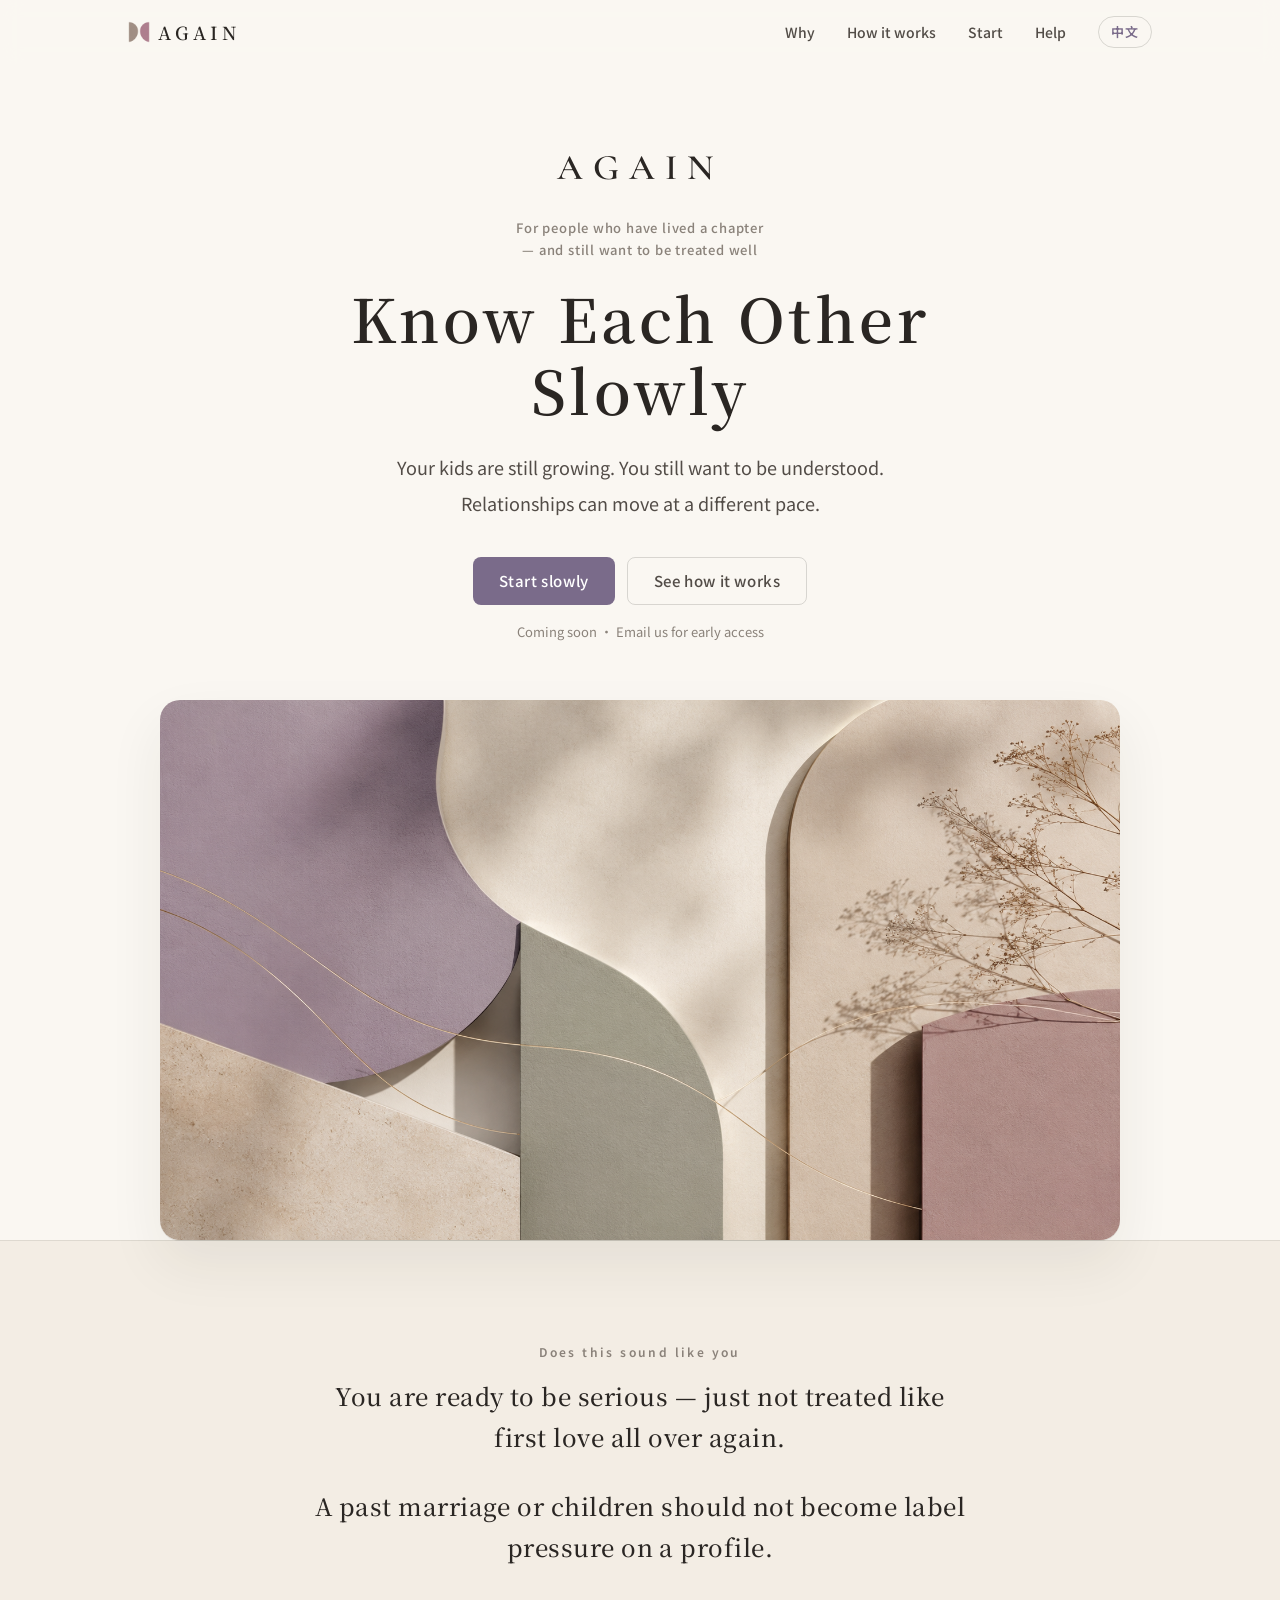
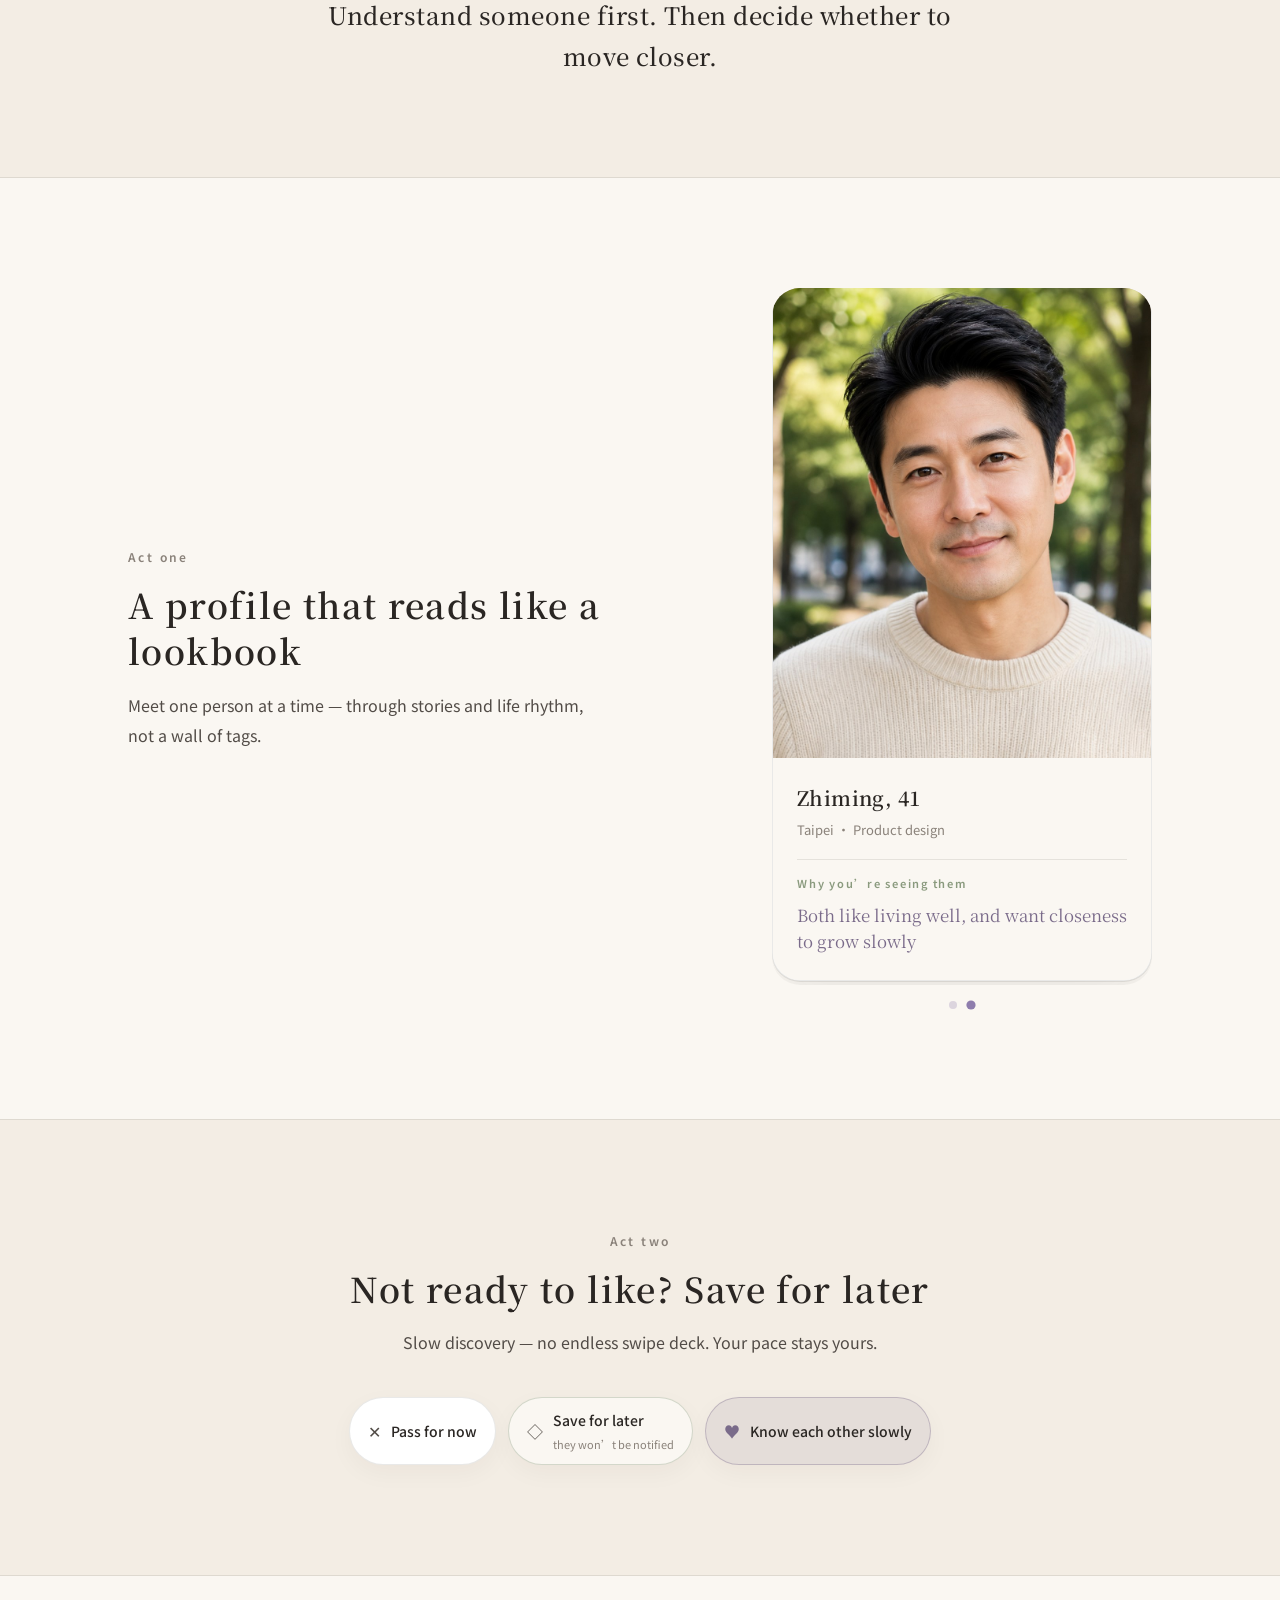
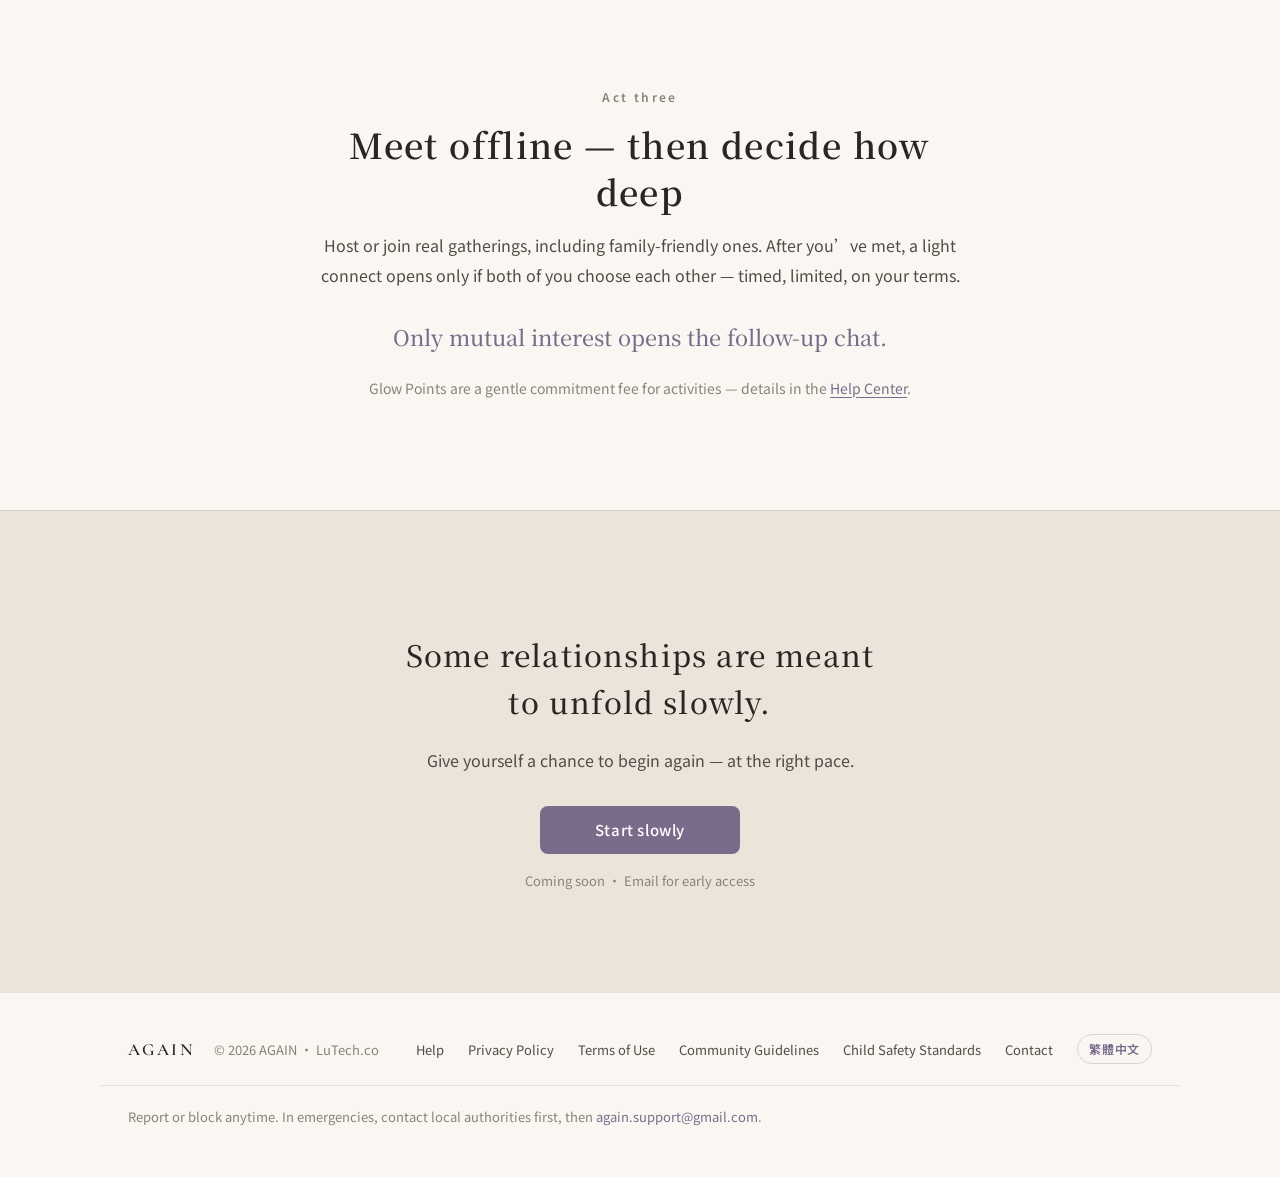
==== en/index.html @ 1e087ed9 "docs: align English legal and help pages with Chinese Add EN community and child-safety; rewrite EN " ====
<!DOCTYPE html>
<html lang="en">
<head>
  <meta charset="utf-8" />
  <meta name="viewport" content="width=device-width, initial-scale=1" />
  <meta name="description" content="AGAIN — For people who have lived a chapter, and still want to be treated well. Know each other slowly: lookbooks, save for later, meet offline before going deeper." />
  <title>AGAIN — Know Each Other Slowly</title>
  <link rel="icon" href="../favicon.png?v=20260812b" type="image/png" sizes="32x32" />
  <link rel="icon" href="../assets/favicon-192.png?v=20260812b" type="image/png" sizes="192x192" />
  <link rel="apple-touch-icon" href="../assets/apple-touch-icon.png?v=20260812b" sizes="180x180" />
  <link rel="alternate" hreflang="zh-Hant" href="../index.html" />
  <link rel="preconnect" href="https://fonts.googleapis.com" />
  <link rel="preconnect" href="https://fonts.gstatic.com" crossorigin />
  <link href="https://fonts.googleapis.com/css2?family=Cormorant+Garamond:wght@500;600;700&family=Noto+Sans+TC:wght@400;500;600&family=Noto+Serif+TC:wght@500;600&display=swap" rel="stylesheet" />
  <link rel="stylesheet" href="../styles.css?v=20260812header" />
</head>
<body class="landing">

  <header class="header" id="site-header">
    <div class="wrap header__inner">
      <a class="header__logo" href="#top">
        <img class="header__mark" src="../assets/again-mark.png" alt="" width="22" height="22" decoding="async" />
        <span class="header__wordmark">AGAIN</span>
      </a>
      <button class="header__menu-btn" type="button" aria-expanded="false" aria-controls="site-nav" aria-label="Open menu">
        <span></span><span></span>
      </button>
      <nav class="header__nav" id="site-nav" aria-label="Main navigation">
        <a href="#resonate">Why</a>
        <a href="#how">How it works</a>
        <a href="#start">Start</a>
        <a href="help.html">Help</a>
        <a class="lang-switch" href="../index.html" hreflang="zh-Hant">中文</a>
      </nav>
    </div>
  </header>

  <main id="top">

    <section class="hero">
      <div class="wrap hero__inner">
        <div class="hero__copy">
          <p class="hero__brand" aria-label="AGAIN">AGAIN</p>
          <p class="hero__kicker">For people who have lived a chapter — and still want to be treated well</p>
          <h1 class="hero__title">Know Each Other Slowly</h1>
          <p class="hero__lead">Your kids are still growing. You still want to be understood.<br />Relationships can move at a different pace.</p>
          <div class="hero__actions">
            <a
              class="btn btn--fill"
              href="mailto:again.support@gmail.com?subject=AGAIN%20early%20access"
            >Start slowly</a>
            <a class="btn btn--ghost" href="#how">See how it works</a>
          </div>
          <p class="hero__cta-note">Coming soon · Email us for early access</p>
        </div>
        <figure class="hero__visual">
          <img
            src="../assets/again-hero-visual.png"
            alt="AGAIN brand visual"
            width="1672"
            height="941"
            loading="eager"
            decoding="async"
          />
        </figure>
      </div>
    </section>

    <section class="resonate" id="resonate">
      <div class="wrap resonate__inner reveal">
        <p class="eyebrow">Does this sound like you</p>
        <ul class="resonate__list">
          <li>You are ready to be serious — just not treated like first love all over again.</li>
          <li>A past marriage or children should not become label pressure on a profile.</li>
          <li>Understand someone first. Then decide whether to move closer.</li>
        </ul>
      </div>
    </section>

    <section class="act" id="how">
      <div class="wrap act__grid reveal">
        <div class="act__copy">
          <p class="eyebrow">Act one</p>
          <h2 class="act__title">A profile that reads like a lookbook</h2>
          <p class="act__lead">Meet one person at a time — through stories and life rhythm, not a wall of tags.</p>
        </div>
        <aside class="lookbook-preview" data-lookbook-carousel aria-label="Lookbook preview">
          <div class="lookbook-preview__stage">
            <div class="lookbook-preview__frame is-active" data-slide="0">
              <div class="lookbook-preview__photo" aria-hidden="true">
                <img src="../assets/yating-38-frontal.jpg" alt="" width="960" height="1440" decoding="async" />
              </div>
              <div class="lookbook-preview__body">
                <p class="lookbook-preview__name">Yating, 38</p>
                <p class="lookbook-preview__meta">Taipei · Da’an</p>
                <div class="lookbook-preview__reason">
                  <p class="lookbook-preview__reason-label">Why you’re seeing them</p>
                  <p class="lookbook-preview__reason-text">Both willing to let the relationship move at the kids’ pace</p>
                </div>
              </div>
            </div>
            <div class="lookbook-preview__frame" data-slide="1" aria-hidden="true">
              <div class="lookbook-preview__photo lookbook-preview__photo--zhiming" aria-hidden="true">
                <img src="../assets/zhiming-41-frontal.jpg" alt="" width="960" height="1440" decoding="async" />
              </div>
              <div class="lookbook-preview__body">
                <p class="lookbook-preview__name">Zhiming, 41</p>
                <p class="lookbook-preview__meta">Taipei · Product design</p>
                <div class="lookbook-preview__reason">
                  <p class="lookbook-preview__reason-label">Why you’re seeing them</p>
                  <p class="lookbook-preview__reason-text">Both like living well, and want closeness to grow slowly</p>
                </div>
              </div>
            </div>
          </div>
          <div class="lookbook-preview__dots" role="tablist" aria-label="Switch sample profiles">
            <button type="button" class="lookbook-preview__dot is-active" role="tab" aria-selected="true" aria-label="Yating" data-slide="0"></button>
            <button type="button" class="lookbook-preview__dot" role="tab" aria-selected="false" aria-label="Zhiming" data-slide="1"></button>
          </div>
        </aside>
      </div>
    </section>

    <section class="act act--alt">
      <div class="wrap act__stack reveal">
        <p class="eyebrow">Act two</p>
        <h2 class="act__title">Not ready to like? Save for later</h2>
        <p class="act__lead">Slow discovery — no endless swipe deck. Your pace stays yours.</p>
        <ul class="pace-row">
          <li class="pace-chip">
            <span class="pace-chip__mark" aria-hidden="true">✕</span>
            <span class="pace-chip__label">Pass for now</span>
          </li>
          <li class="pace-chip pace-chip--soft">
            <span class="pace-chip__mark" aria-hidden="true">◇</span>
            <span class="pace-chip__label">Save for later<span class="pace-chip__hint">they won’t be notified</span></span>
          </li>
          <li class="pace-chip pace-chip--heart">
            <span class="pace-chip__mark" aria-hidden="true">♥</span>
            <span class="pace-chip__label">Know each other slowly</span>
          </li>
        </ul>
      </div>
    </section>

    <section class="act">
      <div class="wrap act__narrow reveal">
        <p class="eyebrow">Act three</p>
        <h2 class="act__title">Meet offline — then decide how deep</h2>
        <p class="act__lead">Host or join real gatherings, including family-friendly ones. After you’ve met, a light connect opens only if both of you choose each other — timed, limited, on your terms.</p>
        <p class="act__highlight">Only mutual interest opens the follow-up chat.</p>
        <p class="act__aside">Glow Points are a gentle commitment fee for activities — details in the <a href="help.html">Help Center</a>.</p>
      </div>
    </section>

    <section class="close-cta" id="start">
      <div class="wrap close-cta__inner reveal">
        <blockquote>
          <p>Some relationships are meant to unfold slowly.</p>
        </blockquote>
        <p class="close-cta__lead">Give yourself a chance to begin again — at the right pace.</p>
        <a
          class="btn btn--fill"
          href="mailto:again.support@gmail.com?subject=AGAIN%20early%20access"
        >Start slowly</a>
        <p class="hero__cta-note">Coming soon · Email for early access</p>
      </div>
    </section>

  </main>

  <footer class="footer">
    <div class="wrap footer__inner">
      <div class="footer__brand">
        <span class="footer__logo">AGAIN</span>
        <span class="footer__copy">© 2026 AGAIN · LuTech.co</span>
      </div>
      <nav class="footer__nav" aria-label="Footer links">
        <a href="help.html">Help</a>
        <a href="privacy.html">Privacy Policy</a>
        <a href="terms.html">Terms of Use</a>
        <a href="community.html">Community Guidelines</a>
        <a href="child-safety.html">Child Safety Standards</a>
        <a href="mailto:again.support@gmail.com">Contact</a>
        <a class="lang-switch" href="../index.html" hreflang="zh-Hant">繁體中文</a>
      </nav>
    </div>
    <div class="wrap footer__safety">
      <p>Report or block anytime. In emergencies, contact local authorities first, then <a href="mailto:again.support@gmail.com">again.support@gmail.com</a>.</p>
    </div>
  </footer>

  <script src="../script.js?v=20260805c"></script>
</body>
</html>
---- styles.css ----
/* AGAIN — Landing + Legal */

:root {
  --paper: #FAF7F2;
  --paper-warm: #F3EDE4;
  --paper-deep: #EBE4DA;
  --ink: #2A2623;
  --ink-soft: #524C47;
  --ink-muted: #8A827A;
  --accent: #7A6B8A;
  --accent-hover: #655876;
  --sage: #8A9A7E;
  --line: rgba(42, 38, 35, 0.1);
  --line-strong: rgba(42, 38, 35, 0.16);
  --wrap: 1080px;
  --text-wrap: 640px;
  --header-h: 64px;
  --ease: 0.22s ease;
  --font-logo: "Cormorant Garamond", Baskerville, "Libre Baskerville", Georgia, "Times New Roman", serif;
}

*, *::before, *::after { box-sizing: border-box; }

html {
  scroll-behavior: smooth;
  -webkit-text-size-adjust: 100%;
}

body {
  margin: 0;
  font-family: "Noto Sans TC", -apple-system, BlinkMacSystemFont, "PingFang TC", sans-serif;
  font-size: 16px;
  line-height: 1.75;
  color: var(--ink);
  background: var(--paper);
  -webkit-font-smoothing: antialiased;
}

img {
  display: block;
  max-width: 100%;
  height: auto;
}

a {
  color: var(--accent);
  text-decoration: none;
  transition: color var(--ease);
}

a:hover { color: var(--ink); }

.wrap {
  width: 100%;
  max-width: var(--wrap);
  margin: 0 auto;
  padding: 0 28px;
}

.sr-only {
  position: absolute;
  width: 1px;
  height: 1px;
  padding: 0;
  margin: -1px;
  overflow: hidden;
  clip: rect(0, 0, 0, 0);
  white-space: nowrap;
  border: 0;
}

/* Typography */

.eyebrow {
  margin: 0 0 14px;
  font-size: 12px;
  font-weight: 600;
  letter-spacing: 0.2em;
  color: var(--ink-muted);
}

/* Buttons */

.btn {
  display: inline-flex;
  align-items: center;
  justify-content: center;
  min-height: 48px;
  padding: 0 26px;
  border-radius: 8px;
  font-family: inherit;
  font-size: 15px;
  font-weight: 500;
  letter-spacing: 0.04em;
  border: none;
  cursor: pointer;
  text-decoration: none !important;
  transition: background var(--ease), color var(--ease), border-color var(--ease);
}

.btn--fill {
  background: var(--accent);
  color: #fff;
}

.btn--fill:hover {
  background: var(--accent-hover);
  color: #fff;
}

.btn--ghost {
  background: transparent;
  color: var(--ink-soft);
  border: 1px solid var(--line-strong);
}

.btn--ghost:hover {
  color: var(--ink);
  border-color: var(--ink-muted);
}

/* ============================================================
   Header
   ============================================================ */

.header {
  position: fixed;
  inset: 0 0 auto;
  z-index: 100;
  height: var(--header-h);
  background: rgba(250, 247, 242, 0.88);
  backdrop-filter: blur(10px);
  -webkit-backdrop-filter: blur(10px);
  border-bottom: 1px solid transparent;
  transition: border-color var(--ease), box-shadow var(--ease);
}

.header.is-scrolled {
  border-color: var(--line);
  box-shadow: 0 1px 0 var(--line);
}

.header__inner {
  display: flex;
  align-items: center;
  justify-content: space-between;
  height: 100%;
}

.header__logo {
  display: inline-flex;
  align-items: center;
  gap: 8px;
  font-family: "Noto Serif TC", Georgia, serif;
  font-size: 18px;
  font-weight: 600;
  letter-spacing: 0.22em;
  color: var(--ink) !important;
}

.header__mark {
  width: 22px;
  height: 22px;
  display: block;
  flex-shrink: 0;
}

.header__wordmark {
  line-height: 1;
}

.header__nav {
  display: flex;
  align-items: center;
  gap: 32px;
}

.header__nav a {
  display: inline-flex;
  align-items: center;
  justify-content: center;
  min-height: 32px;
  font-size: 14px;
  font-weight: 500;
  line-height: 1;
  color: var(--ink-soft);
}

.header__nav a:hover { color: var(--ink); }

.lang-switch {
  display: inline-flex;
  align-items: center;
  justify-content: center;
  min-height: 32px;
  padding: 0 12px;
  font-size: 13px !important;
  font-weight: 600 !important;
  line-height: 1 !important;
  letter-spacing: 0.06em;
  color: var(--accent) !important;
  border: 1px solid var(--line-strong);
  border-radius: 999px;
  box-sizing: border-box;
}

.lang-switch:hover {
  color: var(--ink) !important;
  border-color: var(--ink-muted);
}

.header__menu-btn {
  display: none;
  flex-direction: column;
  justify-content: center;
  gap: 6px;
  width: 44px;
  height: 44px;
  padding: 0;
  background: none;
  border: none;
  cursor: pointer;
}

.header__menu-btn span {
  display: block;
  width: 20px;
  height: 1.5px;
  background: var(--ink);
  transition: transform var(--ease);
}

.header__menu-btn[aria-expanded="true"] span:first-child {
  transform: translateY(3.75px) rotate(45deg);
}

.header__menu-btn[aria-expanded="true"] span:last-child {
  transform: translateY(-3.75px) rotate(-45deg);
}

/* ============================================================
   Hero — editorial stack
   ============================================================ */

.hero {
  padding: calc(var(--header-h) + 72px) 0 0;
}

.hero__inner {
  display: flex;
  flex-direction: column;
  align-items: center;
  text-align: center;
}

.hero__copy {
  max-width: var(--text-wrap);
  margin-bottom: 56px;
}

.hero__brand {
  margin: 0 0 18px;
  font-family: var(--font-logo);
  font-size: clamp(1.75rem, 5vw, 2.25rem);
  font-weight: 600;
  letter-spacing: 0.28em;
  color: var(--ink);
}

.hero__kicker {
  margin: 0 0 20px;
  font-size: 13px;
  font-weight: 500;
  letter-spacing: 0.06em;
  line-height: 1.7;
  color: var(--ink-muted);
  max-width: 36ch;
  margin-left: auto;
  margin-right: auto;
}

.hero__cta-note {
  margin: 16px 0 0;
  font-size: 13px;
  color: var(--ink-muted);
}

.hero__title {
  margin: 0 0 24px;
  font-family: "Noto Serif TC", Georgia, serif;
  font-size: clamp(2.5rem, 7.5vw, 3.75rem);
  font-weight: 600;
  line-height: 1.2;
  letter-spacing: 0.06em;
  color: var(--ink);
}

.hero__lead {
  margin: 0 0 36px;
  font-size: clamp(1rem, 2.5vw, 1.125rem);
  line-height: 2;
  color: var(--ink-soft);
}

.hero__actions {
  display: flex;
  flex-wrap: wrap;
  gap: 12px;
  justify-content: center;
}

.hero__visual {
  width: 100%;
  max-width: 960px;
  margin: 0;
  border-radius: 20px;
  overflow: hidden;
  box-shadow:
    0 1px 0 var(--line),
    0 24px 56px rgba(42, 38, 35, 0.07);
}

.hero__visual img {
  width: 100%;
  vertical-align: middle;
}

/* ============================================================
   Manifesto
   ============================================================ */

.manifesto {
  padding: 120px 0;
  background: var(--paper-warm);
  border-top: 1px solid var(--line);
  border-bottom: 1px solid var(--line);
}

.manifesto__grid {
  display: grid;
  grid-template-columns: 0.9fr 1.1fr;
  gap: 48px 80px;
  align-items: start;
}

.manifesto__title {
  margin: 0;
  font-family: "Noto Serif TC", Georgia, serif;
  font-size: clamp(1.75rem, 4vw, 2.25rem);
  font-weight: 600;
  line-height: 1.35;
  letter-spacing: 0.04em;
}

.manifesto__body p {
  margin: 0 0 20px;
  font-size: 17px;
  line-height: 2;
  color: var(--ink-soft);
}

.manifesto__body p:last-child { margin-bottom: 0; }

/* ============================================================
   Pillars — numbered editorial list
   ============================================================ */

.pillars {
  padding: 120px 0;
}

.pillars__head {
  max-width: var(--text-wrap);
  margin-bottom: 56px;
}

.pillars__title {
  margin: 0;
  font-family: "Noto Serif TC", Georgia, serif;
  font-size: clamp(1.75rem, 4vw, 2.25rem);
  font-weight: 600;
  line-height: 1.35;
  letter-spacing: 0.04em;
}

.pillar-list {
  list-style: none;
  margin: 0;
  padding: 0;
  border-top: 1px solid var(--line-strong);
}

.pillar-item {
  display: grid;
  grid-template-columns: 56px 1fr;
  gap: 24px 32px;
  padding: 40px 0;
  border-bottom: 1px solid var(--line);
}

.pillar-item__num {
  font-family: "Noto Serif TC", Georgia, serif;
  font-size: 14px;
  font-weight: 600;
  letter-spacing: 0.08em;
  color: var(--sage);
  padding-top: 4px;
}

.pillar-item__content h3 {
  margin: 0 0 10px;
  font-family: "Noto Serif TC", Georgia, serif;
  font-size: 1.25rem;
  font-weight: 600;
  letter-spacing: 0.04em;
  color: var(--ink);
}

.pillar-item__content p {
  margin: 0;
  font-size: 15px;
  line-height: 1.85;
  color: var(--ink-soft);
  max-width: 52ch;
}

/* ============================================================
   Interlude quote
   ============================================================ */

.interlude {
  padding: 100px 0;
  background: var(--paper-deep);
}

.interlude--last {
  padding-bottom: 120px;
}

.interlude__inner {
  max-width: 720px;
  text-align: center;
}

.interlude blockquote {
  margin: 0;
  padding: 0;
  border: none;
}

.interlude blockquote p {
  margin: 0 0 8px;
  font-family: "Noto Serif TC", Georgia, serif;
  font-size: clamp(1.375rem, 3.5vw, 1.75rem);
  font-weight: 500;
  line-height: 1.75;
  letter-spacing: 0.04em;
  color: var(--ink);
}

.interlude blockquote p:last-child { margin-bottom: 0; }

/* ============================================================
   Notify / waitlist
   ============================================================ */

.notify {
  padding: 120px 0 140px;
}

.notify__card {
  max-width: 520px;
  margin: 0 auto;
  padding: 48px 40px;
  text-align: center;
  background: #fff;
  border: 1px solid var(--line);
  border-radius: 16px;
  box-shadow: 0 12px 40px rgba(42, 38, 35, 0.04);
}

.notify__title {
  margin: 0 0 12px;
  font-family: "Noto Serif TC", Georgia, serif;
  font-size: 1.5rem;
  font-weight: 600;
  letter-spacing: 0.04em;
}

.notify__lead {
  margin: 0 0 32px;
  font-size: 15px;
  color: var(--ink-soft);
  line-height: 1.75;
}

.notify__stores {
  display: flex;
  flex-wrap: wrap;
  gap: 10px;
  justify-content: center;
  margin-bottom: 28px;
}

.store-pill {
  display: inline-flex;
  align-items: center;
  min-height: 40px;
  padding: 0 18px;
  font-size: 13px;
  color: var(--ink-muted);
  background: var(--paper);
  border: 1px solid var(--line);
  border-radius: 6px;
}

.notify__form {
  display: flex;
  gap: 8px;
}

.notify__form input {
  flex: 1;
  min-width: 0;
  min-height: 48px;
  padding: 0 16px;
  font-family: inherit;
  font-size: 15px;
  color: var(--ink);
  background: var(--paper);
  border: 1px solid var(--line-strong);
  border-radius: 8px;
  outline: none;
  transition: border-color var(--ease);
}

.notify__form input::placeholder { color: var(--ink-muted); }

.notify__form input:focus {
  border-color: var(--accent);
}

.notify__form .btn {
  flex-shrink: 0;
  min-width: 88px;
}

.notify__msg {
  min-height: 1.5em;
  margin: 14px 0 0;
  font-size: 13px;
  color: var(--sage);
}

.notify__msg.is-error { color: #9A6B6B; }

/* ============================================================
   Footer
   ============================================================ */

.footer {
  padding: 40px 0 48px;
  border-top: 1px solid var(--line);
}

.footer__inner {
  display: flex;
  flex-wrap: wrap;
  align-items: center;
  justify-content: space-between;
  gap: 20px;
}

.footer__brand {
  display: flex;
  flex-wrap: wrap;
  align-items: baseline;
  gap: 12px 20px;
}

.footer__logo {
  font-family: var(--font-logo);
  font-size: 17px;
  font-weight: 600;
  letter-spacing: 0.14em;
  color: var(--ink);
}

.footer__copy {
  font-size: 13px;
  color: var(--ink-muted);
}

.footer__nav {
  display: flex;
  flex-wrap: wrap;
  align-items: center;
  gap: 8px 24px;
}

.footer__nav a {
  display: inline-flex;
  align-items: center;
  justify-content: center;
  min-height: 32px;
  font-size: 13px;
  line-height: 1;
  color: var(--ink-soft);
}

.footer__nav a:hover { color: var(--ink); }

.footer__nav .lang-switch {
  min-height: 30px;
  padding: 0 11px;
  font-size: 12px !important;
}

/* ============================================================
   Responsive
   ============================================================ */

@media (max-width: 768px) {
  .header__menu-btn { display: flex; }

  .header__nav {
    position: fixed;
    top: var(--header-h);
    left: 0;
    right: 0;
    flex-direction: column;
    gap: 0;
    padding: 8px 28px 20px;
    background: rgba(250, 247, 242, 0.97);
    border-bottom: 1px solid var(--line);
    transform: translateY(-6px);
    opacity: 0;
    visibility: hidden;
    pointer-events: none;
    transition: opacity var(--ease), transform var(--ease), visibility var(--ease);
  }

  .header__nav.is-open {
    transform: translateY(0);
    opacity: 1;
    visibility: visible;
    pointer-events: auto;
  }

  .header__nav a {
    padding: 14px 0;
    border-bottom: 1px solid var(--line);
  }

  .header__nav a:last-child { border-bottom: none; }

  .hero { padding-top: calc(var(--header-h) + 48px); }

  .hero__copy { margin-bottom: 40px; }

  .hero__actions {
    flex-direction: column;
    width: 100%;
    max-width: 320px;
    margin: 0 auto;
  }

  .hero__actions .btn { width: 100%; }

  .manifesto,
  .pillars,
  .notify,
  .resonate,
  .act,
  .close-cta { padding: 80px 0; }

  .manifesto__grid {
    grid-template-columns: 1fr;
    gap: 24px;
  }

  .act__grid {
    grid-template-columns: 1fr;
    gap: 36px;
    text-align: center;
  }

  .act__copy { max-width: 520px; margin: 0 auto; }

  .lookbook-preview {
    max-width: 360px;
    margin: 0 auto;
    justify-self: center;
  }

  .pace-row {
    flex-direction: column;
    align-items: stretch;
    max-width: 320px;
    margin-left: auto;
    margin-right: auto;
  }

  .pace-chip { justify-content: flex-start; }

  .pillar-item {
    grid-template-columns: 40px 1fr;
    gap: 16px;
    padding: 32px 0;
  }

  .interlude { padding: 72px 0; }

  .notify { padding-bottom: 96px; }

  .notify__card { padding: 36px 24px; }

  .notify__form {
    flex-direction: column;
  }

  .notify__form .btn { width: 100%; }

  .close-cta .btn { width: 100%; max-width: 320px; }

  .footer__inner {
    flex-direction: column;
    align-items: flex-start;
  }
}

/* ============================================================
   Legal pages
   ============================================================ */

.legal-page {
  padding: 32px 28px 56px;
  max-width: 720px;
  margin: 0 auto;
  font-size: 15px;
  line-height: 1.8;
  color: var(--ink);
  background: var(--paper);
}

.legal-bar {
  display: flex;
  align-items: center;
  justify-content: space-between;
  gap: 16px;
  margin-bottom: 24px;
}

.legal-bar .back-link {
  margin-bottom: 0;
}

.legal-page h1 {
  font-family: "Noto Serif TC", Georgia, serif;
  font-size: 28px;
  font-weight: 600;
  color: var(--accent);
  margin: 0 0 8px;
}

.legal-page .updated {
  font-size: 13px;
  color: var(--ink-muted);
  margin-bottom: 28px;
}

.legal-page h2 {
  font-size: 17px;
  font-weight: 600;
  margin: 28px 0 10px;
  padding-left: 12px;
  border-left: 2px solid var(--sage);
}

.legal-page p,
.legal-page li { margin: 0 0 12px; }

.legal-page ul {
  padding-left: 1.25rem;
  margin: 0 0 16px;
}

.back-link {
  display: inline-block;
  margin-bottom: 24px;
  font-size: 14px;
  color: var(--accent);
}

.back-link:hover { text-decoration: underline; }

.legal-page h3 {
  font-size: 15px;
  font-weight: 600;
  margin: 20px 0 8px;
  color: var(--ink-soft);
}

.legal-page footer {
  margin-top: 40px;
  padding-top: 16px;
  border-top: 1px solid var(--line);
  font-size: 13px;
  color: var(--ink-muted);
}

.btn--sm {
  min-height: 44px;
  padding: 10px 24px;
  font-size: 14px;
}

/* ============================================================
   Resonate — identity lines
   ============================================================ */

.resonate {
  padding: 100px 0;
  background: var(--paper-warm);
  border-top: 1px solid var(--line);
  border-bottom: 1px solid var(--line);
}

.resonate__inner {
  max-width: 720px;
  margin: 0 auto;
  text-align: center;
}

.resonate__list {
  list-style: none;
  margin: 0;
  padding: 0;
}

.resonate__list li {
  margin: 0 0 28px;
  font-family: "Noto Serif TC", Georgia, serif;
  font-size: clamp(1.2rem, 3vw, 1.5rem);
  font-weight: 500;
  line-height: 1.7;
  letter-spacing: 0.02em;
  color: var(--ink);
}

.resonate__list li:last-child { margin-bottom: 0; }

/* ============================================================
   Acts — three-beat story
   ============================================================ */

.act {
  padding: 110px 0;
}

.act--alt {
  background: var(--paper-warm);
  border-top: 1px solid var(--line);
  border-bottom: 1px solid var(--line);
}

.act__grid {
  display: grid;
  grid-template-columns: 1fr 1fr;
  gap: 48px 64px;
  align-items: center;
}

.act__stack,
.act__narrow {
  max-width: 720px;
  margin: 0 auto;
  text-align: center;
}

.act__title {
  margin: 0 0 16px;
  font-family: "Noto Serif TC", Georgia, serif;
  font-size: clamp(1.65rem, 4vw, 2.15rem);
  font-weight: 600;
  line-height: 1.35;
  letter-spacing: 0.04em;
}

.act__lead {
  margin: 0;
  font-size: 16px;
  line-height: 1.9;
  color: var(--ink-soft);
}

.act__narrow .act__lead { margin-bottom: 28px; }

.act__highlight {
  margin: 0 0 20px;
  font-family: "Noto Serif TC", Georgia, serif;
  font-size: clamp(1.15rem, 2.5vw, 1.35rem);
  font-weight: 500;
  line-height: 1.7;
  color: var(--accent);
}

.act__aside {
  margin: 0;
  font-size: 14px;
  color: var(--ink-muted);
}

.act__aside a { text-decoration: underline; text-underline-offset: 3px; }

/* Lookbook preview card — 單卡同框淡入輪播（雅婷／志明） */

.lookbook-preview {
  width: 100%;
  max-width: 380px;
  justify-self: end;
}

.lookbook-preview__stage {
  position: relative;
  width: 100%;
  overflow: hidden;
  border-radius: 28px;
}

.lookbook-preview__frame {
  width: 100%;
  background: #fff;
  border-radius: 28px;
  overflow: hidden;
  border: 1px solid var(--line);
  box-shadow:
    0 1px 0 var(--line),
    0 28px 64px rgba(42, 38, 35, 0.08);
  display: flex;
  flex-direction: column;
  transition:
    opacity 0.55s ease,
    transform 0.5s ease,
    box-shadow 0.5s ease;
}

/* 非作用中：疊在同一框上淡出，不佔版面下方 */
.lookbook-preview__frame:not(.is-active) {
  position: absolute;
  left: 0;
  right: 0;
  top: 0;
  opacity: 0;
  z-index: 0;
  pointer-events: none;
}

.lookbook-preview__frame.is-active {
  position: relative;
  opacity: 1;
  z-index: 1;
  pointer-events: auto;
  transform: translateY(0);
}

.reveal.is-visible .lookbook-preview__frame.is-active {
  transform: translateY(-4px);
}

.lookbook-preview__photo {
  aspect-ratio: 4 / 5;
  height: auto;
  overflow: hidden;
  background: #d4c4b0;
}

.lookbook-preview__photo img {
  display: block;
  width: 100%;
  height: 100%;
  object-fit: cover;
  /* 正向半身：對準臉部中心，避免只剩額頭 */
  object-position: center 32%;
}

.lookbook-preview__photo--zhiming img {
  object-position: center 28%;
}

.lookbook-preview__body {
  padding: 22px 24px 26px;
  background: var(--paper);
  flex: 1;
  display: flex;
  flex-direction: column;
}

.lookbook-preview__dots {
  display: flex;
  align-items: center;
  justify-content: center;
  gap: 10px;
  margin-top: 16px;
}

.lookbook-preview__dot {
  width: 8px;
  height: 8px;
  padding: 0;
  border: none;
  border-radius: 999px;
  background: rgba(142, 125, 173, 0.28);
  cursor: pointer;
  transition: background 0.25s ease, transform 0.25s ease;
}

.lookbook-preview__dot.is-active {
  background: #8e7dad;
  transform: scale(1.15);
}

.lookbook-preview__dot:focus-visible {
  outline: 2px solid #8e7dad;
  outline-offset: 3px;
}

.lookbook-preview__name {
  margin: 0 0 4px;
  font-family: "Noto Serif TC", Georgia, serif;
  font-size: 1.25rem;
  font-weight: 600;
  letter-spacing: 0.02em;
}

.lookbook-preview__meta {
  margin: 0 0 18px;
  font-size: 13px;
  color: var(--ink-muted);
}

.lookbook-preview__reason {
  padding-top: 14px;
  border-top: 1px solid var(--line);
}

.lookbook-preview__reason-label {
  margin: 0 0 8px;
  font-size: 11px;
  font-weight: 600;
  letter-spacing: 0.16em;
  color: var(--sage);
}

.lookbook-preview__reason-text {
  margin: 0;
  font-family: "Noto Serif TC", Georgia, serif;
  font-size: 1.05rem;
  line-height: 1.55;
  color: var(--accent);
}

/* Pace chips (act two) */

.pace-row {
  list-style: none;
  margin: 40px 0 0;
  padding: 0;
  display: flex;
  flex-wrap: wrap;
  justify-content: center;
  gap: 12px;
}

.pace-chip {
  display: flex;
  align-items: center;
  gap: 10px;
  min-height: 52px;
  padding: 10px 18px;
  background: #fff;
  border: 1px solid var(--line);
  border-radius: 999px;
  box-shadow: 0 8px 24px rgba(42, 38, 35, 0.04);
}

.pace-chip--soft {
  background: var(--paper);
  border-color: rgba(138, 154, 126, 0.35);
}

.pace-chip--heart {
  background: rgba(122, 107, 138, 0.12);
  border-color: rgba(122, 107, 138, 0.35);
}

.pace-chip__mark {
  font-size: 16px;
  color: var(--ink-soft);
  line-height: 1;
}

.pace-chip--heart .pace-chip__mark { color: var(--accent); }

.pace-chip__label {
  display: flex;
  flex-direction: column;
  align-items: flex-start;
  gap: 2px;
  font-size: 14px;
  font-weight: 500;
  color: var(--ink);
  text-align: left;
}

.pace-chip__hint {
  font-size: 11px;
  font-weight: 400;
  color: var(--ink-muted);
}

/* Close CTA */

.close-cta {
  padding: 120px 0 100px;
  background: var(--paper-deep);
  border-top: 1px solid var(--line);
  text-align: center;
}

.close-cta__inner {
  max-width: 560px;
  margin: 0 auto;
}

.close-cta blockquote {
  margin: 0 0 20px;
  padding: 0;
  border: none;
}

.close-cta blockquote p {
  margin: 0;
  font-family: "Noto Serif TC", Georgia, serif;
  font-size: clamp(1.4rem, 3.5vw, 1.85rem);
  font-weight: 500;
  line-height: 1.6;
  letter-spacing: 0.04em;
}

.close-cta__lead {
  margin: 0 0 32px;
  font-size: 16px;
  color: var(--ink-soft);
}

.close-cta .btn { min-width: 200px; }

.footer__safety {
  margin-top: 20px;
  padding-top: 20px;
  border-top: 1px solid var(--line);
}

.footer__safety p {
  margin: 0;
  font-size: 13px;
  line-height: 1.7;
  color: var(--ink-muted);
}

/* Reveal motion */

.reveal {
  opacity: 0;
  transform: translateY(18px);
  transition: opacity 0.7s ease, transform 0.7s ease;
}

.reveal.is-visible {
  opacity: 1;
  transform: translateY(0);
}

@media (prefers-reduced-motion: reduce) {
  .reveal {
    opacity: 1;
    transform: none;
    transition: none;
  }
}

/* Help center */

.help-banner {
  margin-bottom: 32px;
  padding: 16px 20px;
  border-radius: 16px;
  border: 1px solid rgba(122, 107, 138, 0.25);
  background: rgba(122, 107, 138, 0.08);
  font-size: 14px;
  line-height: 1.7;
  color: var(--ink);
}

.faq-section {
  margin-bottom: 36px;
}

.faq-section h2 {
  font-family: "Noto Serif TC", Georgia, serif;
  font-size: 20px;
  margin: 0 0 12px;
  color: var(--ink);
}

.faq-item {
  border-bottom: 1px solid var(--line);
  padding: 4px 0;
}

.faq-item summary {
  cursor: pointer;
  padding: 14px 0;
  font-weight: 500;
  list-style: none;
  color: var(--ink);
}

.faq-item summary::-webkit-details-marker { display: none; }

.faq-item summary::after {
  content: "+";
  float: right;
  color: var(--accent);
  font-weight: 600;
}

.faq-item[open] summary::after { content: "−"; }

.faq-item p {
  margin: 0 0 16px;
  font-size: 14px;
  color: var(--ink-soft);
}

.help-contact {
  margin-top: 40px;
  padding: 28px;
  text-align: center;
  border-radius: 20px;
  background: var(--paper-warm);
}

.help-contact p { margin: 0 0 8px; }
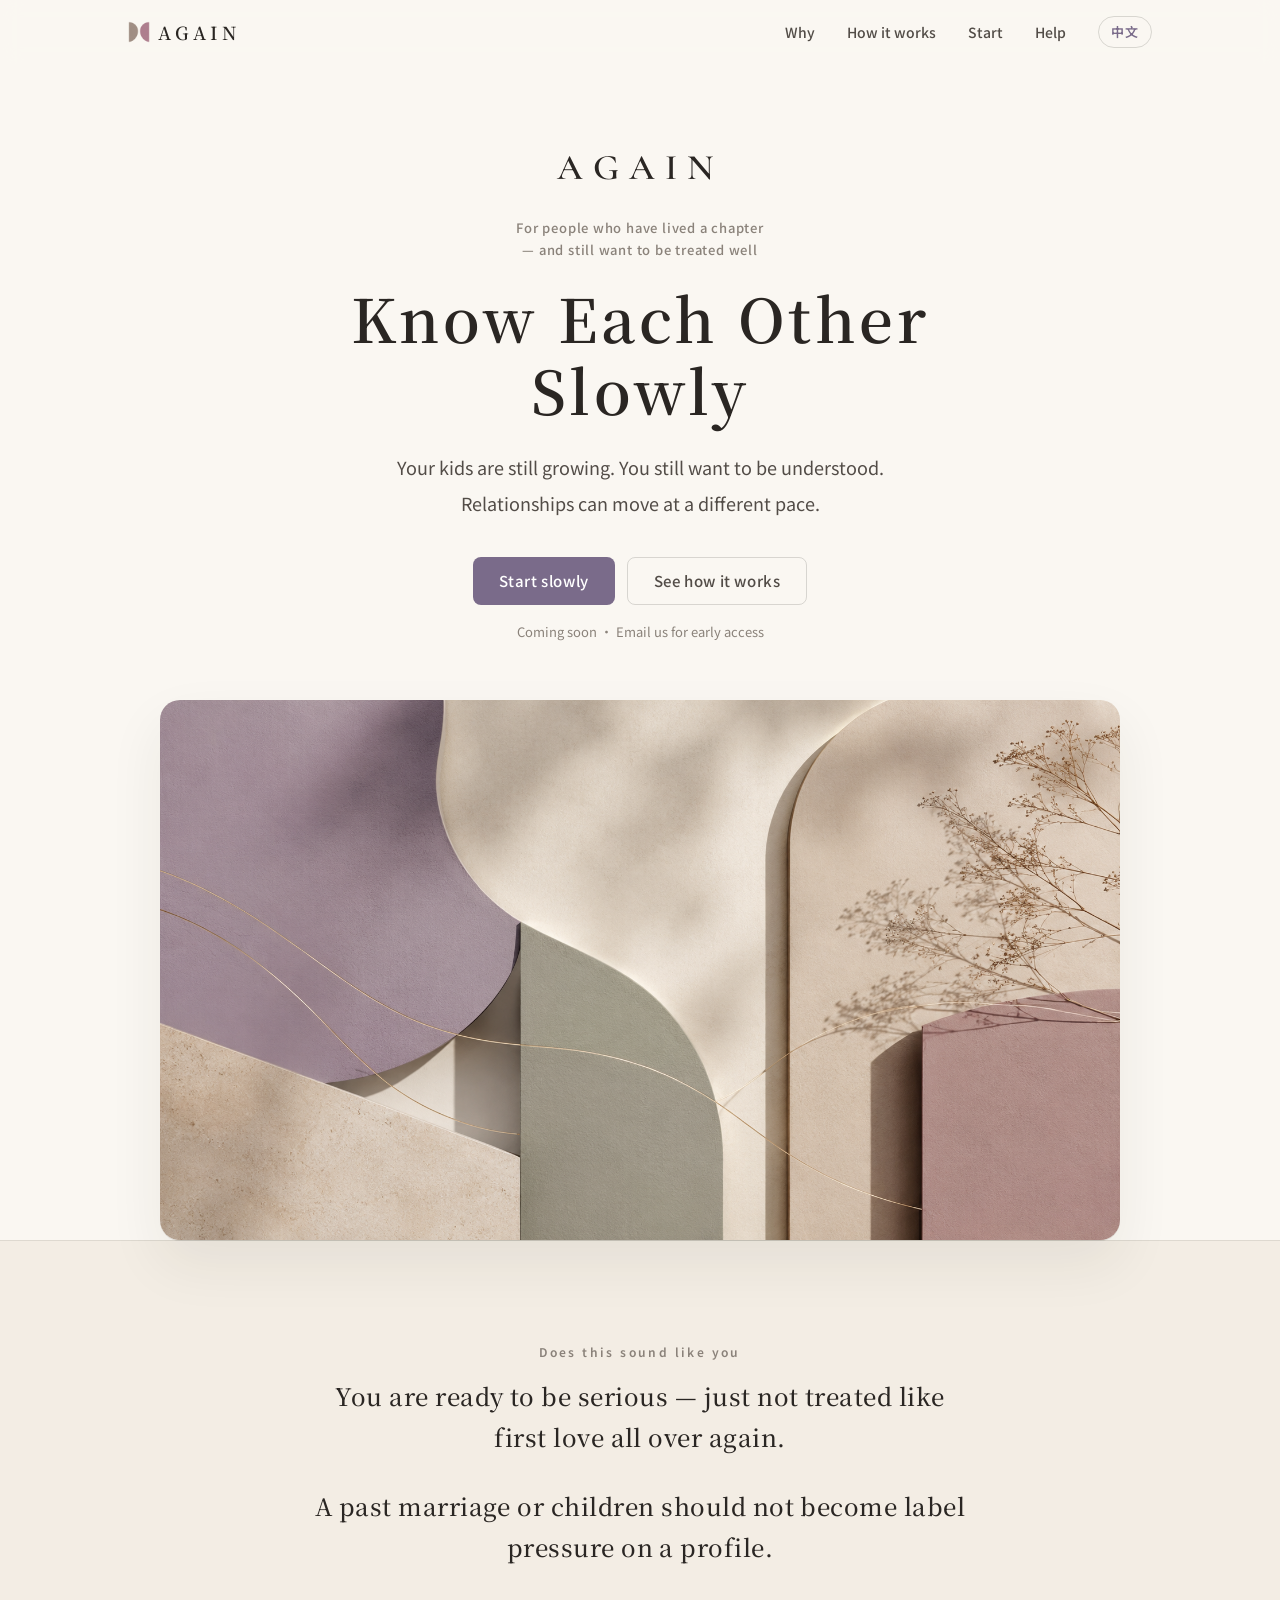
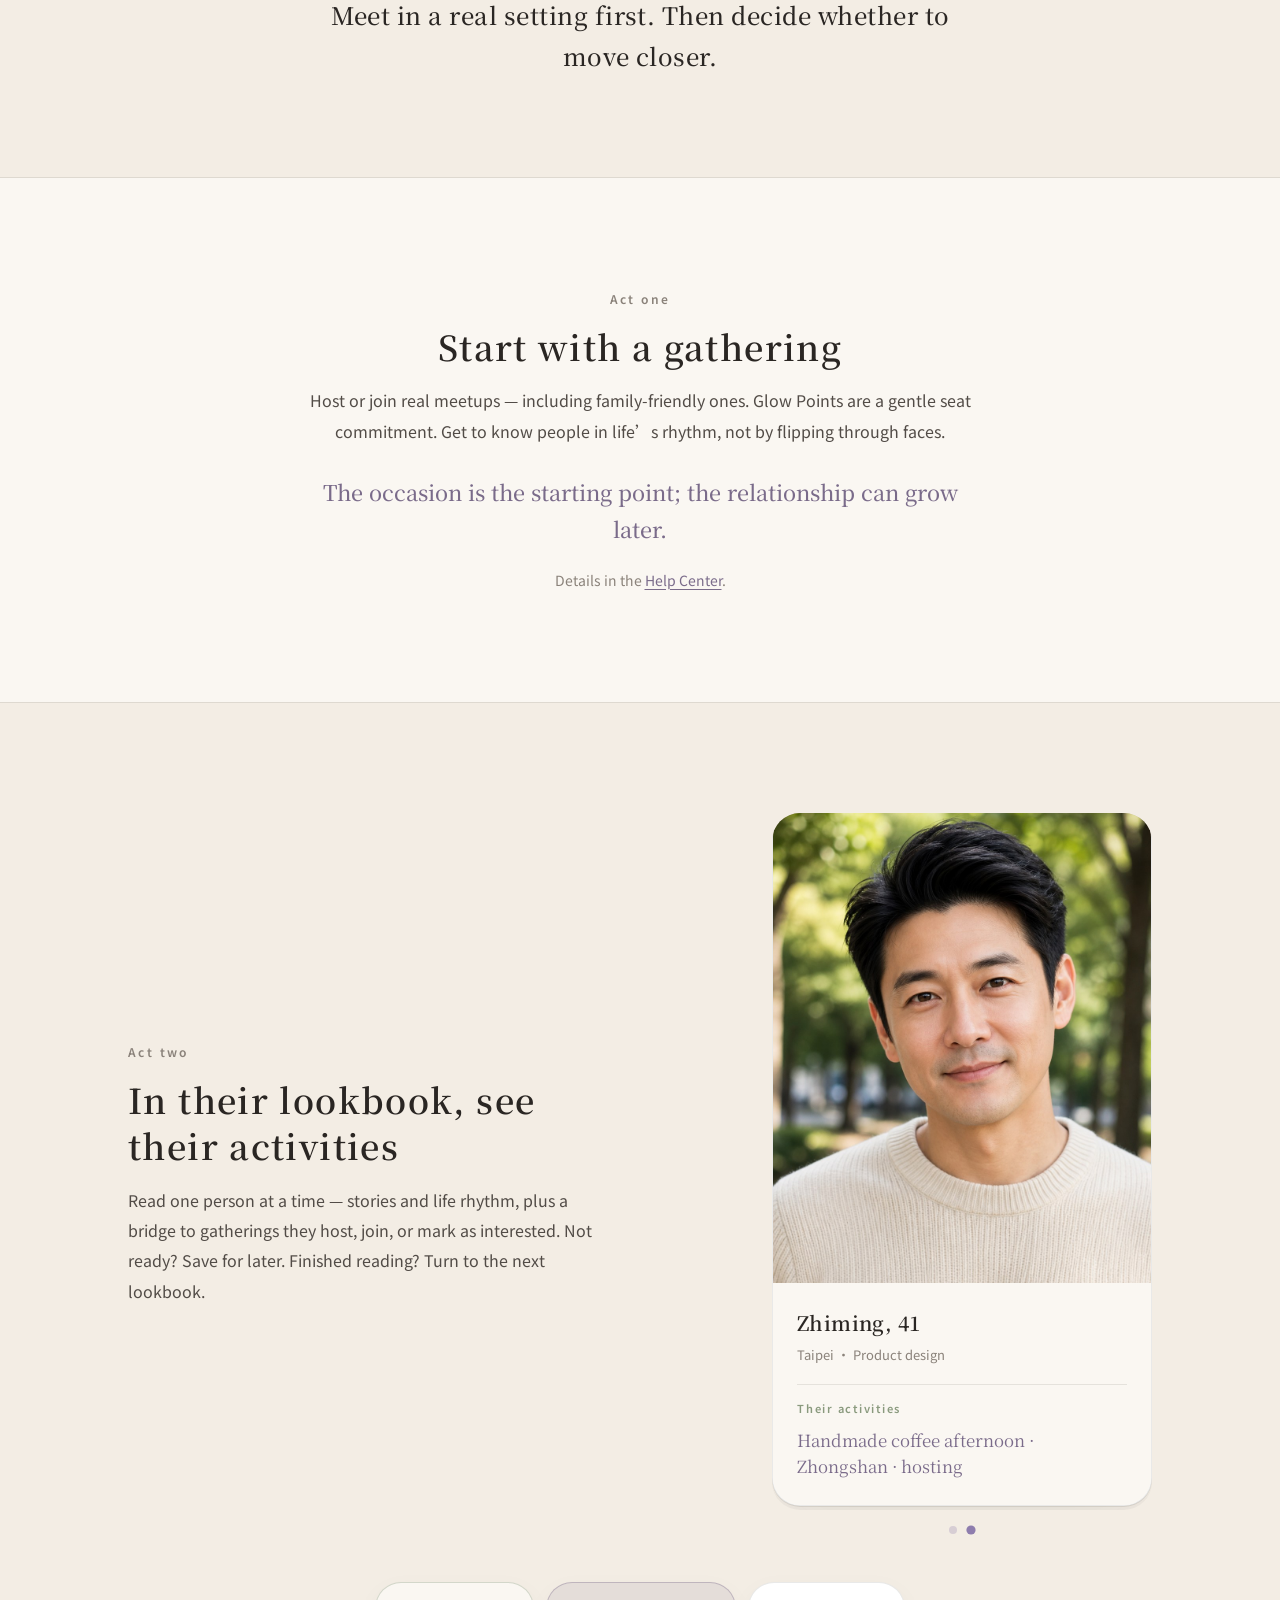
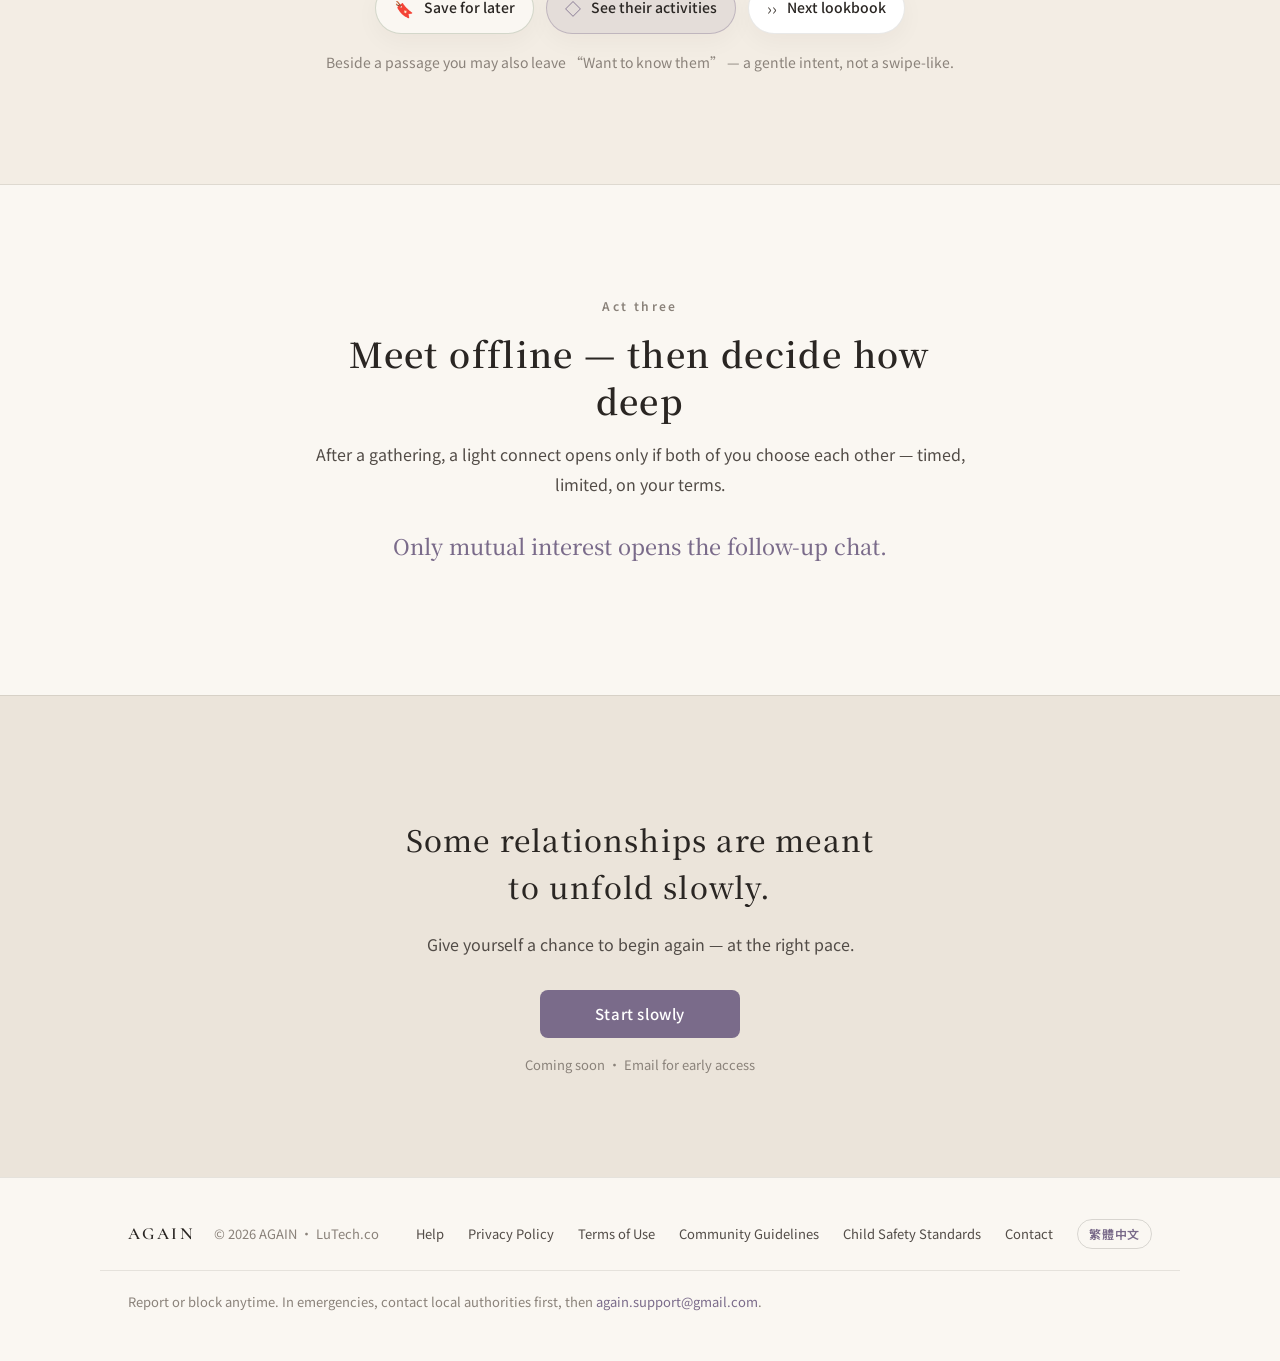
==== commit 15ccbbd5: "docs: 官網對齊活動優先方案 D（場合為先、拿掉 ✕♥ 敘事） Co-authored-by: Cursor <cursoragent@cursor.com>" ====
--- a/en/index.html
+++ b/en/index.html
@@ -3,7 +3,7 @@
 <head>
   <meta charset="utf-8" />
   <meta name="viewport" content="width=device-width, initial-scale=1" />
-  <meta name="description" content="AGAIN — For people who have lived a chapter, and still want to be treated well. Know each other slowly: lookbooks, save for later, meet offline before going deeper." />
+  <meta name="description" content="AGAIN — For people who have lived a chapter, and still want to be treated well. Meet through real gatherings first, read lookbooks slowly, then decide whether to go deeper." />
   <title>AGAIN — Know Each Other Slowly</title>
   <link rel="icon" href="../favicon.png?v=20260812b" type="image/png" sizes="32x32" />
   <link rel="icon" href="../assets/favicon-192.png?v=20260812b" type="image/png" sizes="192x192" />
@@ -72,17 +72,27 @@
         <ul class="resonate__list">
           <li>You are ready to be serious — just not treated like first love all over again.</li>
           <li>A past marriage or children should not become label pressure on a profile.</li>
-          <li>Understand someone first. Then decide whether to move closer.</li>
+          <li>Meet in a real setting first. Then decide whether to move closer.</li>
         </ul>
       </div>
     </section>
 
     <section class="act" id="how">
+      <div class="wrap act__narrow reveal">
+        <p class="eyebrow">Act one</p>
+        <h2 class="act__title">Start with a gathering</h2>
+        <p class="act__lead">Host or join real meetups — including family-friendly ones. Glow Points are a gentle seat commitment. Get to know people in life’s rhythm, not by flipping through faces.</p>
+        <p class="act__highlight">The occasion is the starting point; the relationship can grow later.</p>
+        <p class="act__aside">Details in the <a href="help.html">Help Center</a>.</p>
+      </div>
+    </section>
+
+    <section class="act act--alt">
       <div class="wrap act__grid reveal">
         <div class="act__copy">
-          <p class="eyebrow">Act one</p>
-          <h2 class="act__title">A profile that reads like a lookbook</h2>
-          <p class="act__lead">Meet one person at a time — through stories and life rhythm, not a wall of tags.</p>
+          <p class="eyebrow">Act two</p>
+          <h2 class="act__title">In their lookbook, see their activities</h2>
+          <p class="act__lead">Read one person at a time — stories and life rhythm, plus a bridge to gatherings they host, join, or mark as interested. Not ready? Save for later. Finished reading? Turn to the next lookbook.</p>
         </div>
         <aside class="lookbook-preview" data-lookbook-carousel aria-label="Lookbook preview">
           <div class="lookbook-preview__stage">
@@ -94,8 +104,8 @@
                 <p class="lookbook-preview__name">Yating, 38</p>
                 <p class="lookbook-preview__meta">Taipei · Da’an</p>
                 <div class="lookbook-preview__reason">
-                  <p class="lookbook-preview__reason-label">Why you’re seeing them</p>
-                  <p class="lookbook-preview__reason-text">Both willing to let the relationship move at the kids’ pace</p>
+                  <p class="lookbook-preview__reason-label">Their activities</p>
+                  <p class="lookbook-preview__reason-text">Weekend shaded walk · Da’an · interested</p>
                 </div>
               </div>
             </div>
@@ -107,8 +117,8 @@
                 <p class="lookbook-preview__name">Zhiming, 41</p>
                 <p class="lookbook-preview__meta">Taipei · Product design</p>
                 <div class="lookbook-preview__reason">
-                  <p class="lookbook-preview__reason-label">Why you’re seeing them</p>
-                  <p class="lookbook-preview__reason-text">Both like living well, and want closeness to grow slowly</p>
+                  <p class="lookbook-preview__reason-label">Their activities</p>
+                  <p class="lookbook-preview__reason-text">Handmade coffee afternoon · Zhongshan · hosting</p>
                 </div>
               </div>
             </div>
@@ -119,27 +129,22 @@
           </div>
         </aside>
       </div>
-    </section>
-
-    <section class="act act--alt">
-      <div class="wrap act__stack reveal">
-        <p class="eyebrow">Act two</p>
-        <h2 class="act__title">Not ready to like? Save for later</h2>
-        <p class="act__lead">Slow discovery — no endless swipe deck. Your pace stays yours.</p>
+      <div class="wrap act__stack reveal" style="padding-top: 0.5rem;">
         <ul class="pace-row">
-          <li class="pace-chip">
-            <span class="pace-chip__mark" aria-hidden="true">✕</span>
-            <span class="pace-chip__label">Pass for now</span>
-          </li>
           <li class="pace-chip pace-chip--soft">
-            <span class="pace-chip__mark" aria-hidden="true">◇</span>
-            <span class="pace-chip__label">Save for later<span class="pace-chip__hint">they won’t be notified</span></span>
+            <span class="pace-chip__mark" aria-hidden="true">🔖</span>
+            <span class="pace-chip__label">Save for later</span>
           </li>
           <li class="pace-chip pace-chip--heart">
-            <span class="pace-chip__mark" aria-hidden="true">♥</span>
-            <span class="pace-chip__label">Know each other slowly</span>
+            <span class="pace-chip__mark" aria-hidden="true">◇</span>
+            <span class="pace-chip__label">See their activities</span>
+          </li>
+          <li class="pace-chip">
+            <span class="pace-chip__mark" aria-hidden="true">››</span>
+            <span class="pace-chip__label">Next lookbook</span>
           </li>
         </ul>
+        <p class="act__aside" style="margin-top: 1rem;">Beside a passage you may also leave “Want to know them” — a gentle intent, not a swipe-like.</p>
       </div>
     </section>
 
@@ -147,9 +152,8 @@
       <div class="wrap act__narrow reveal">
         <p class="eyebrow">Act three</p>
         <h2 class="act__title">Meet offline — then decide how deep</h2>
-        <p class="act__lead">Host or join real gatherings, including family-friendly ones. After you’ve met, a light connect opens only if both of you choose each other — timed, limited, on your terms.</p>
+        <p class="act__lead">After a gathering, a light connect opens only if both of you choose each other — timed, limited, on your terms.</p>
         <p class="act__highlight">Only mutual interest opens the follow-up chat.</p>
-        <p class="act__aside">Glow Points are a gentle commitment fee for activities — details in the <a href="help.html">Help Center</a>.</p>
       </div>
     </section>
 
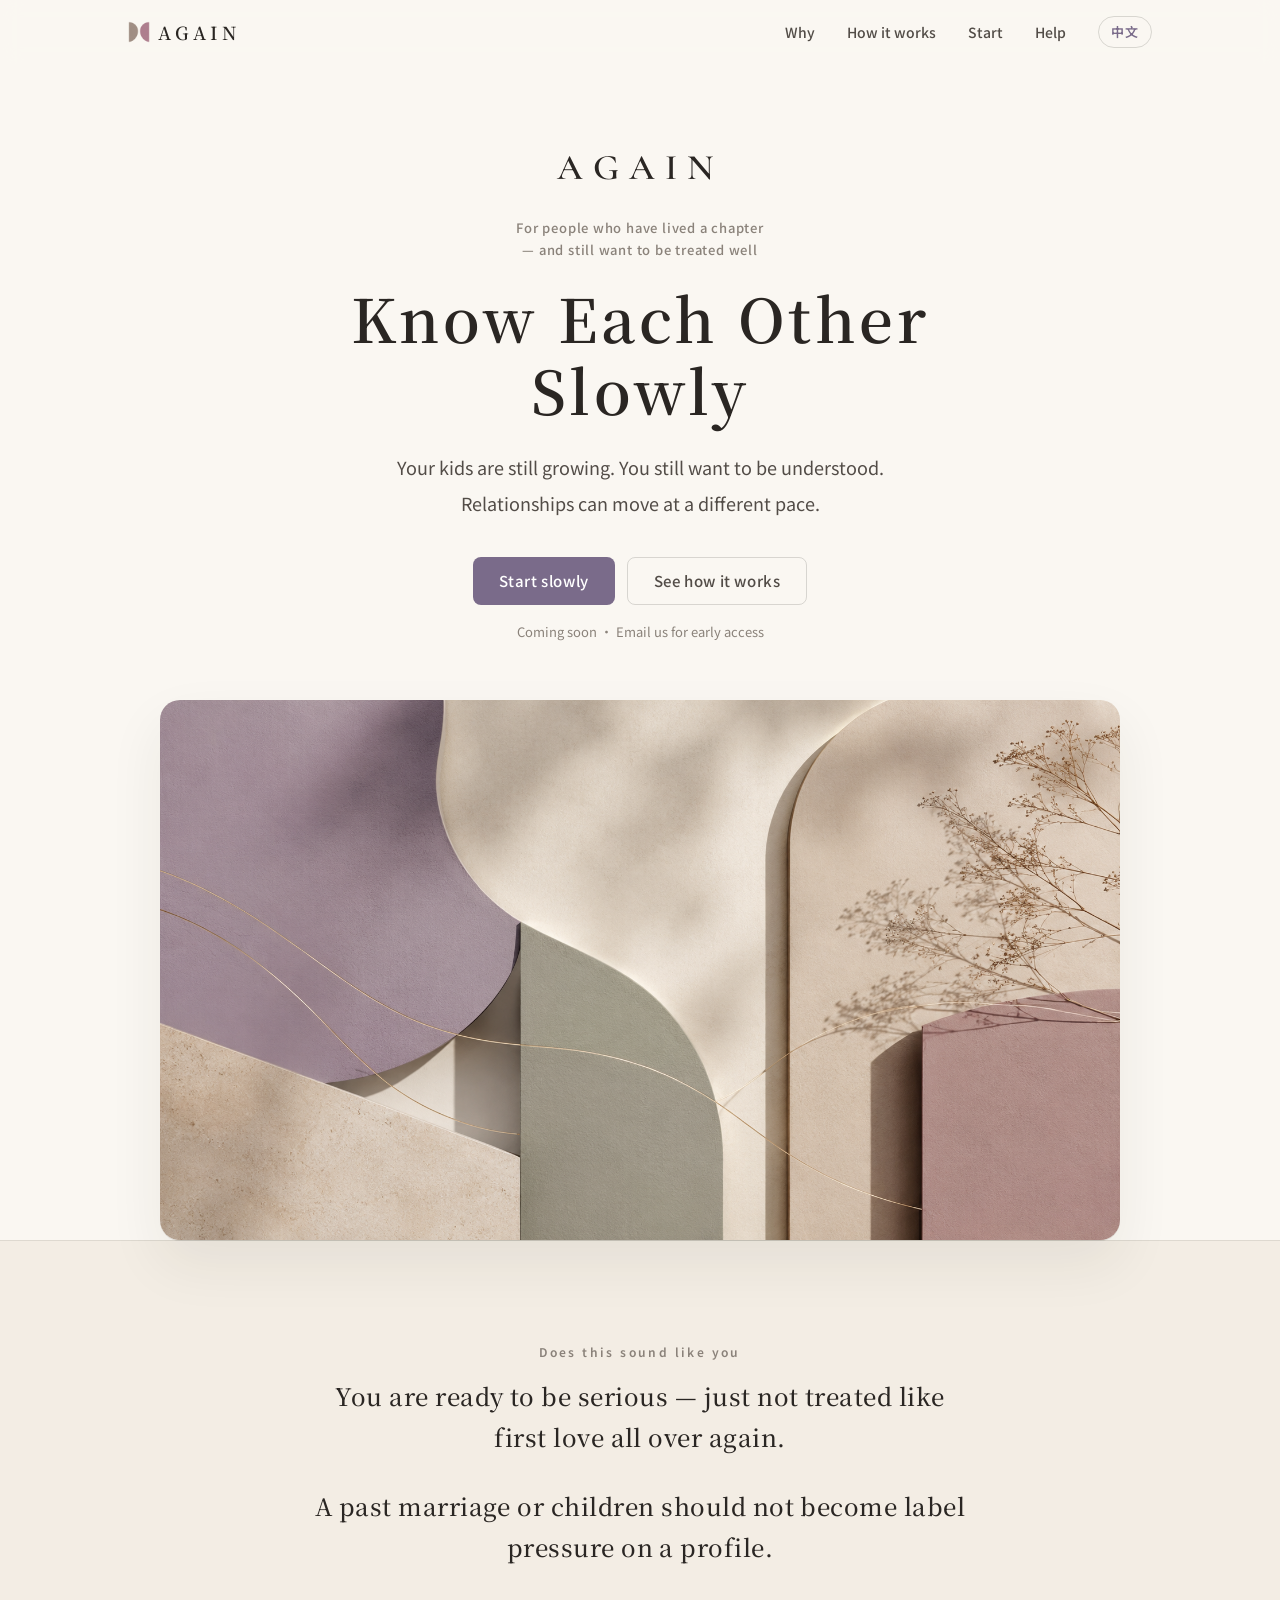
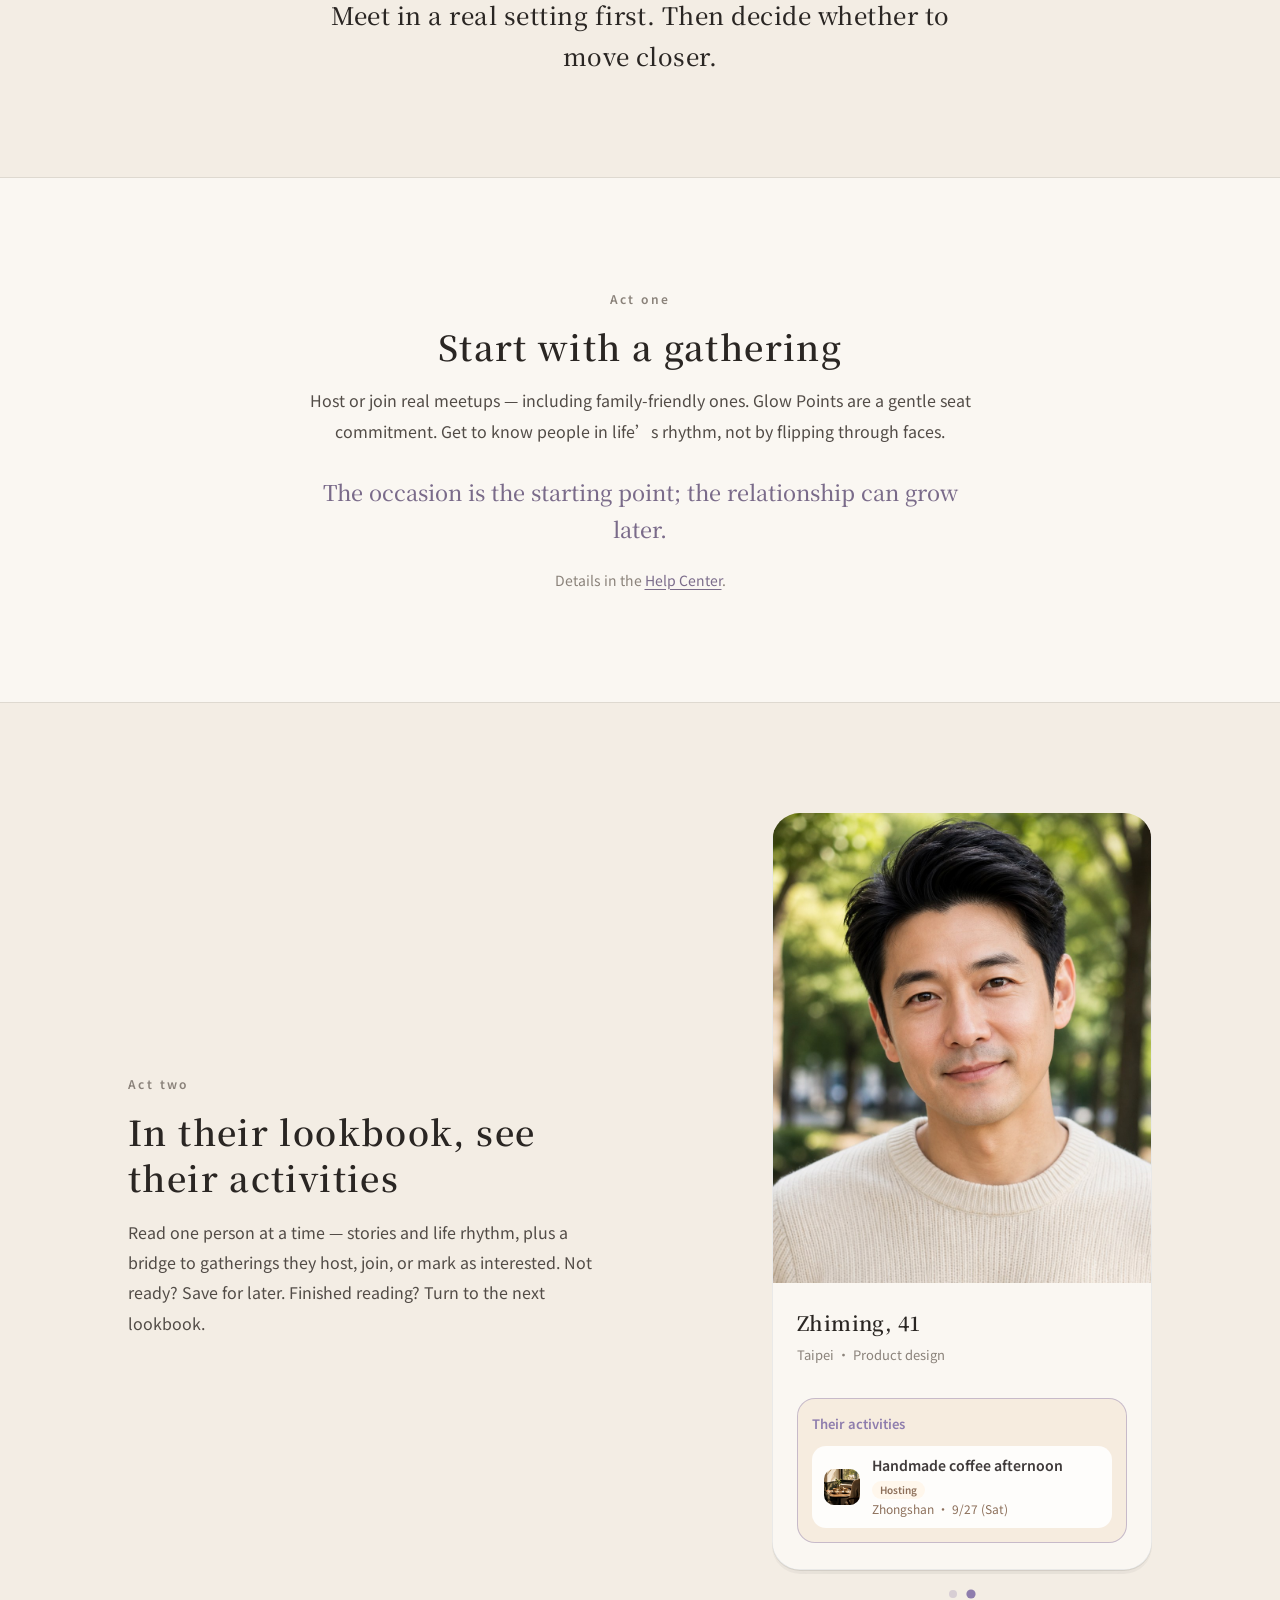
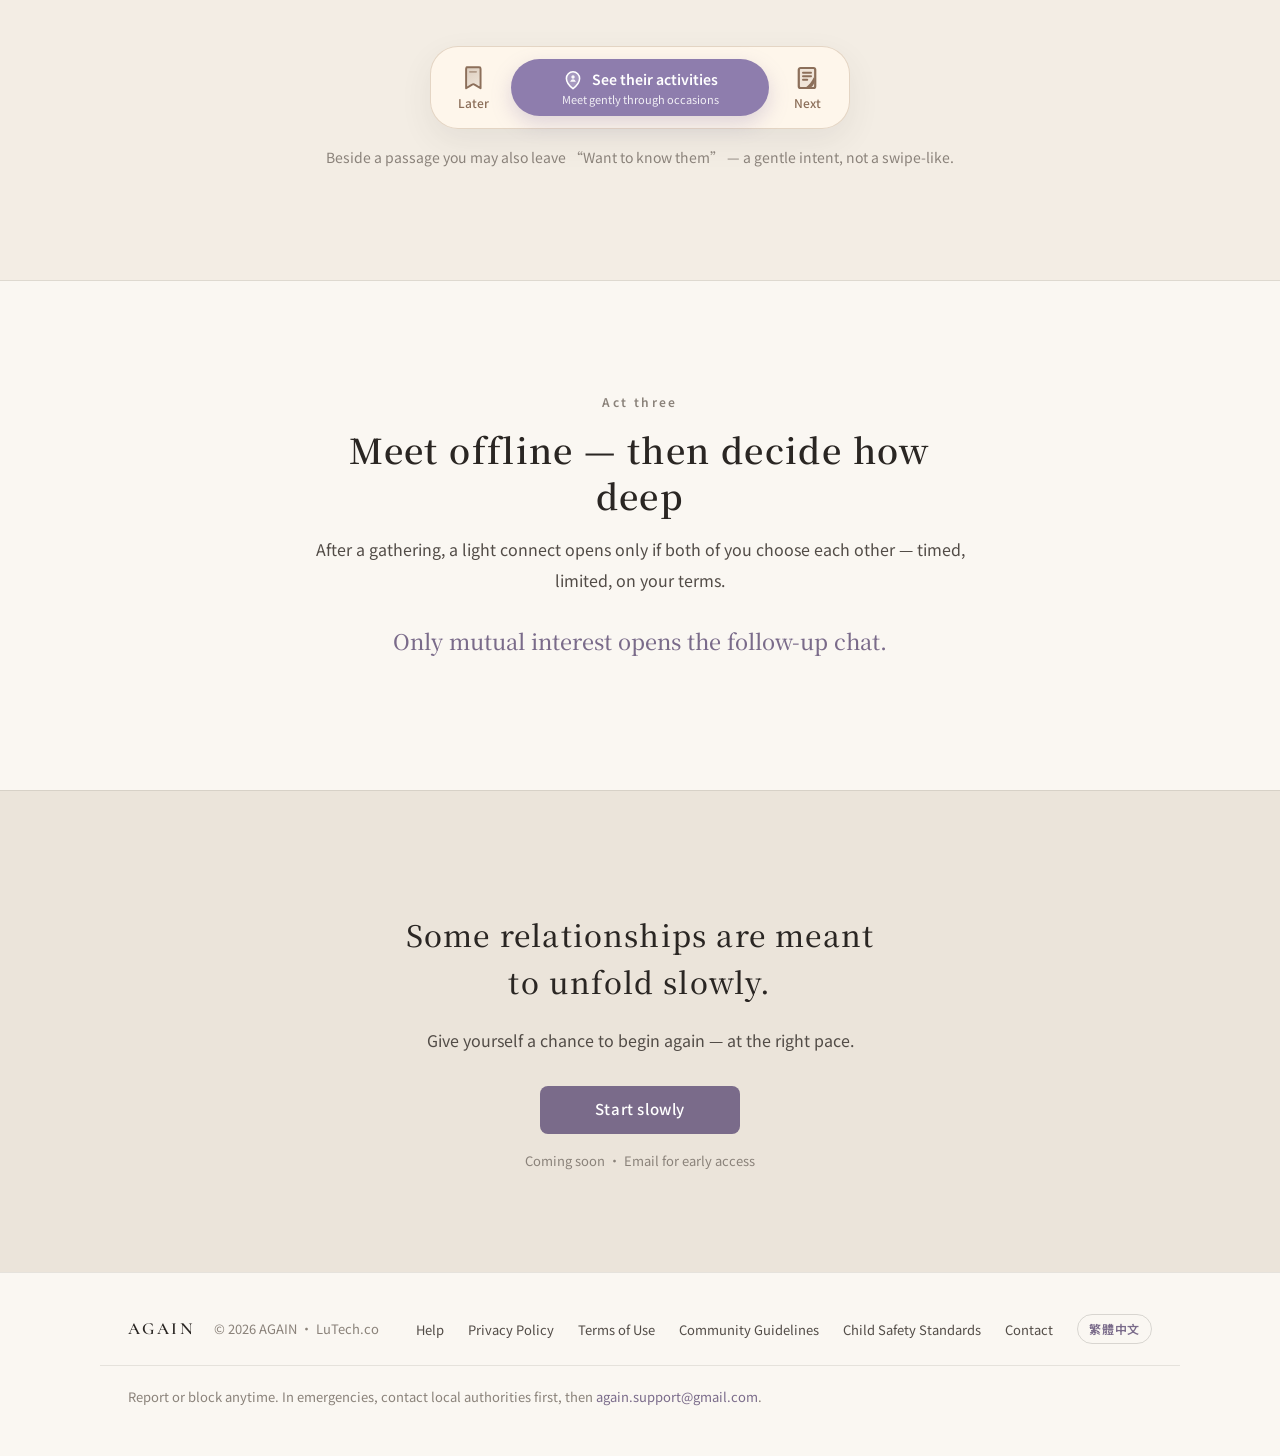
==== commit 910e493d: "docs: 官網發現底欄與他的活動列對齊 App 方案 D UI Co-authored-by: Cursor <cursoragent@cursor.com>" ====
--- a/en/index.html
+++ b/en/index.html
@@ -12,7 +12,7 @@
   <link rel="preconnect" href="https://fonts.googleapis.com" />
   <link rel="preconnect" href="https://fonts.gstatic.com" crossorigin />
   <link href="https://fonts.googleapis.com/css2?family=Cormorant+Garamond:wght@500;600;700&family=Noto+Sans+TC:wght@400;500;600&family=Noto+Serif+TC:wght@500;600&display=swap" rel="stylesheet" />
-  <link rel="stylesheet" href="../styles.css?v=20260812header" />
+  <link rel="stylesheet" href="../styles.css?v=20260910d" />
 </head>
 <body class="landing">
 
@@ -103,9 +103,29 @@
               <div class="lookbook-preview__body">
                 <p class="lookbook-preview__name">Yating, 38</p>
                 <p class="lookbook-preview__meta">Taipei · Da’an</p>
-                <div class="lookbook-preview__reason">
-                  <p class="lookbook-preview__reason-label">Their activities</p>
-                  <p class="lookbook-preview__reason-text">Weekend shaded walk · Da’an · interested</p>
+                <div class="his-activities" aria-label="Their activities">
+                  <div class="his-activities__head">
+                    <p class="his-activities__title">Their activities</p>
+                  </div>
+                  <ul class="his-activities__list">
+                    <li class="his-activities__row">
+                      <img
+                        class="his-activities__thumb"
+                        src="../assets/activityCategories/park_walk.webp"
+                        alt=""
+                        width="72"
+                        height="72"
+                        decoding="async"
+                      />
+                      <div class="his-activities__copy">
+                        <div class="his-activities__title-row">
+                          <span class="his-activities__name">Weekend shaded walk</span>
+                          <span class="his-activities__badge">Interested</span>
+                        </div>
+                        <p class="his-activities__meta-line">Da’an · 9/20 (Sat)</p>
+                      </div>
+                    </li>
+                  </ul>
                 </div>
               </div>
             </div>
@@ -116,9 +136,29 @@
               <div class="lookbook-preview__body">
                 <p class="lookbook-preview__name">Zhiming, 41</p>
                 <p class="lookbook-preview__meta">Taipei · Product design</p>
-                <div class="lookbook-preview__reason">
-                  <p class="lookbook-preview__reason-label">Their activities</p>
-                  <p class="lookbook-preview__reason-text">Handmade coffee afternoon · Zhongshan · hosting</p>
+                <div class="his-activities" aria-label="Their activities">
+                  <div class="his-activities__head">
+                    <p class="his-activities__title">Their activities</p>
+                  </div>
+                  <ul class="his-activities__list">
+                    <li class="his-activities__row">
+                      <img
+                        class="his-activities__thumb"
+                        src="../assets/activityCategories/coffee_chat.webp"
+                        alt=""
+                        width="72"
+                        height="72"
+                        decoding="async"
+                      />
+                      <div class="his-activities__copy">
+                        <div class="his-activities__title-row">
+                          <span class="his-activities__name">Handmade coffee afternoon</span>
+                          <span class="his-activities__badge">Hosting</span>
+                        </div>
+                        <p class="his-activities__meta-line">Zhongshan · 9/27 (Sat)</p>
+                      </div>
+                    </li>
+                  </ul>
                 </div>
               </div>
             </div>
@@ -130,20 +170,69 @@
         </aside>
       </div>
       <div class="wrap act__stack reveal" style="padding-top: 0.5rem;">
-        <ul class="pace-row">
-          <li class="pace-chip pace-chip--soft">
-            <span class="pace-chip__mark" aria-hidden="true">🔖</span>
-            <span class="pace-chip__label">Save for later</span>
-          </li>
-          <li class="pace-chip pace-chip--heart">
-            <span class="pace-chip__mark" aria-hidden="true">◇</span>
-            <span class="pace-chip__label">See their activities</span>
-          </li>
-          <li class="pace-chip">
-            <span class="pace-chip__mark" aria-hidden="true">››</span>
-            <span class="pace-chip__label">Next lookbook</span>
-          </li>
-        </ul>
+        <div class="discover-dock" role="group" aria-label="Discover decision bar preview">
+          <div class="discover-dock__side">
+            <svg class="discover-dock__icon" viewBox="0 0 18 24" aria-hidden="true" focusable="false">
+              <defs>
+                <linearGradient id="bmFillEn" x1="3" y1="2" x2="15" y2="22" gradientUnits="userSpaceOnUse">
+                  <stop offset="0" stop-color="#8C6F5A" stop-opacity="0.3" />
+                  <stop offset="1" stop-color="#8C6F5A" stop-opacity="0.12" />
+                </linearGradient>
+              </defs>
+              <path
+                d="M3.4 2.4h11.2c.7 0 1.2.5 1.2 1.2v17.6l-5.4-3.3a2 2 0 0 0-2.2 0l-5.4 3.3V3.6c0-.7.5-1.2 1.2-1.2z"
+                fill="url(#bmFillEn)"
+                stroke="#8C6F5A"
+                stroke-width="1.75"
+                stroke-linejoin="round"
+              />
+              <path d="M6.2 6.4h5.6" stroke="#8C6F5A" stroke-width="1.6" stroke-linecap="round" opacity="0.55" />
+            </svg>
+            <span class="discover-dock__side-label">Later</span>
+          </div>
+          <div class="discover-dock__main">
+            <div class="discover-dock__main-inner">
+              <svg class="discover-dock__icon discover-dock__icon--main" viewBox="0 0 24 24" aria-hidden="true" focusable="false">
+                <path
+                  d="M12 21.5s-7.2-5.8-7.2-11.2a7.2 7.2 0 1 1 14.4 0c0 5.4-7.2 11.2-7.2 11.2z"
+                  fill="#FFFFFF"
+                  fill-opacity="0.22"
+                  stroke="#FFFFFF"
+                  stroke-width="1.7"
+                  stroke-linejoin="round"
+                />
+                <circle cx="12" cy="8.8" r="1.85" fill="#FFFFFF" fill-opacity="0.95" />
+                <path
+                  d="M8.9 14c.7-1.85 1.9-2.75 3.1-2.75s2.4.9 3.1 2.75"
+                  fill="#FFFFFF"
+                  fill-opacity="0.95"
+                />
+              </svg>
+              <span class="discover-dock__main-label">See their activities</span>
+            </div>
+            <span class="discover-dock__sub">Meet gently through occasions</span>
+          </div>
+          <div class="discover-dock__side">
+            <svg class="discover-dock__icon" viewBox="0 0 18 24" aria-hidden="true" focusable="false">
+              <path
+                d="M3.2 3h11.6A1.6 1.6 0 0 1 16.4 4.6v14.8a1.6 1.6 0 0 1-1.6 1.6H3.2A1.6 1.6 0 0 1 1.6 19.4V4.6A1.6 1.6 0 0 1 3.2 3z"
+                fill="#8C6F5A"
+                fill-opacity="0.12"
+                stroke="#8C6F5A"
+                stroke-width="2"
+                stroke-linejoin="round"
+              />
+              <path d="M5.4 7.2h7.2" stroke="#8C6F5A" stroke-width="1.8" stroke-linecap="round" />
+              <path d="M5.4 10.4h7.2" stroke="#8C6F5A" stroke-width="1.8" stroke-linecap="round" />
+              <path d="M5.4 13.6h3.8" stroke="#8C6F5A" stroke-width="1.8" stroke-linecap="round" />
+              <path
+                d="M7.6 20.8C10.4 18.8 13.2 15.6 15.2 11.4C16.2 13.8 16 16.8 14.2 19C12.4 21.2 9.8 21.8 7.6 20.8Z"
+                fill="#8C6F5A"
+              />
+            </svg>
+            <span class="discover-dock__side-label">Next</span>
+          </div>
+        </div>
         <p class="act__aside" style="margin-top: 1rem;">Beside a passage you may also leave “Want to know them” — a gentle intent, not a swipe-like.</p>
       </div>
     </section>
--- a/styles.css
+++ b/styles.css
@@ -703,6 +703,26 @@
 
   .pace-chip { justify-content: flex-start; }
 
+  .discover-dock {
+    max-width: 360px;
+    gap: 6px;
+    padding: 10px 10px;
+  }
+
+  .discover-dock__main-label {
+    font-size: 13px;
+    white-space: normal;
+    text-align: center;
+  }
+
+  .discover-dock__sub {
+    font-size: 10px;
+  }
+
+  .his-activities__name {
+    font-size: 13px;
+  }
+
   .pillar-item {
     grid-template-columns: 40px 1fr;
     gap: 16px;
@@ -1060,8 +1080,178 @@
   color: var(--accent);
 }
 
-/* Pace chips (act two) */
-
+/* 「他的活動」列 — 對齊 App ProfileHisActivities */
+.his-activities {
+  margin-top: 14px;
+  padding: 14px;
+  border-radius: 18px;
+  border: 1px solid rgba(142, 125, 173, 0.45);
+  background: rgba(243, 227, 207, 0.55);
+}
+
+.his-activities__head {
+  display: flex;
+  align-items: center;
+  justify-content: space-between;
+  margin-bottom: 10px;
+}
+
+.his-activities__title {
+  margin: 0;
+  font-size: 13px;
+  font-weight: 600;
+  color: #8E7DAD;
+}
+
+.his-activities__list {
+  list-style: none;
+  margin: 0;
+  padding: 0;
+  display: flex;
+  flex-direction: column;
+  gap: 8px;
+}
+
+.his-activities__row {
+  display: flex;
+  align-items: center;
+  gap: 12px;
+  min-height: 52px;
+  padding: 10px 12px;
+  border-radius: 14px;
+  background: rgba(255, 255, 255, 0.88);
+}
+
+.his-activities__thumb {
+  width: 36px;
+  height: 36px;
+  border-radius: 10px;
+  object-fit: cover;
+  background: #FFF7EC;
+  flex-shrink: 0;
+}
+
+.his-activities__copy {
+  min-width: 0;
+  flex: 1;
+}
+
+.his-activities__title-row {
+  display: flex;
+  flex-wrap: wrap;
+  align-items: center;
+  gap: 6px 8px;
+}
+
+.his-activities__name {
+  font-size: 14px;
+  font-weight: 600;
+  color: #3F3A3A;
+  line-height: 1.35;
+}
+
+.his-activities__badge {
+  display: inline-flex;
+  align-items: center;
+  border-radius: 999px;
+  padding: 2px 8px;
+  background: #FFF7EC;
+  font-size: 10px;
+  font-weight: 600;
+  color: #8C6F5A;
+  line-height: 1.4;
+}
+
+.his-activities__meta-line {
+  margin: 2px 0 0;
+  font-size: 12px;
+  line-height: 1.4;
+  color: #8C6F5A;
+}
+
+/* 發現底欄 — 對齊 App DiscoverBlurDecisionBar */
+.discover-dock {
+  display: flex;
+  align-items: center;
+  justify-content: space-between;
+  gap: 10px;
+  max-width: 420px;
+  margin: 40px auto 0;
+  padding: 12px 14px;
+  border-radius: 28px;
+  border: 1px solid rgba(226, 210, 192, 0.9);
+  background: rgba(255, 247, 236, 0.92);
+  box-shadow: 0 12px 32px rgba(63, 58, 58, 0.08);
+}
+
+.discover-dock__side {
+  flex: 0 0 auto;
+  min-width: 56px;
+  display: flex;
+  flex-direction: column;
+  align-items: center;
+  justify-content: center;
+  gap: 4px;
+  padding: 4px 6px;
+}
+
+.discover-dock__icon {
+  width: 20px;
+  height: 28px;
+  display: block;
+}
+
+.discover-dock__icon--main {
+  width: 22px;
+  height: 22px;
+}
+
+.discover-dock__side-label {
+  font-size: 12px;
+  font-weight: 500;
+  color: #8C6F5A;
+  line-height: 1.2;
+}
+
+.discover-dock__main {
+  flex: 1 1 auto;
+  min-width: 0;
+  display: flex;
+  flex-direction: column;
+  align-items: center;
+  justify-content: center;
+  gap: 2px;
+  min-height: 52px;
+  padding: 10px 14px;
+  border-radius: 999px;
+  background: #8E7DAD;
+  box-shadow: 0 8px 20px rgba(142, 125, 173, 0.28);
+}
+
+.discover-dock__main-inner {
+  display: flex;
+  align-items: center;
+  justify-content: center;
+  gap: 8px;
+}
+
+.discover-dock__main-label {
+  font-size: 14px;
+  font-weight: 600;
+  color: #fff;
+  line-height: 1.2;
+  white-space: nowrap;
+}
+
+.discover-dock__sub {
+  font-size: 11px;
+  font-weight: 400;
+  color: rgba(255, 255, 255, 0.88);
+  line-height: 1.2;
+  text-align: center;
+}
+
+/* Pace chips (legacy / unused) */
 .pace-row {
   list-style: none;
   margin: 40px 0 0;
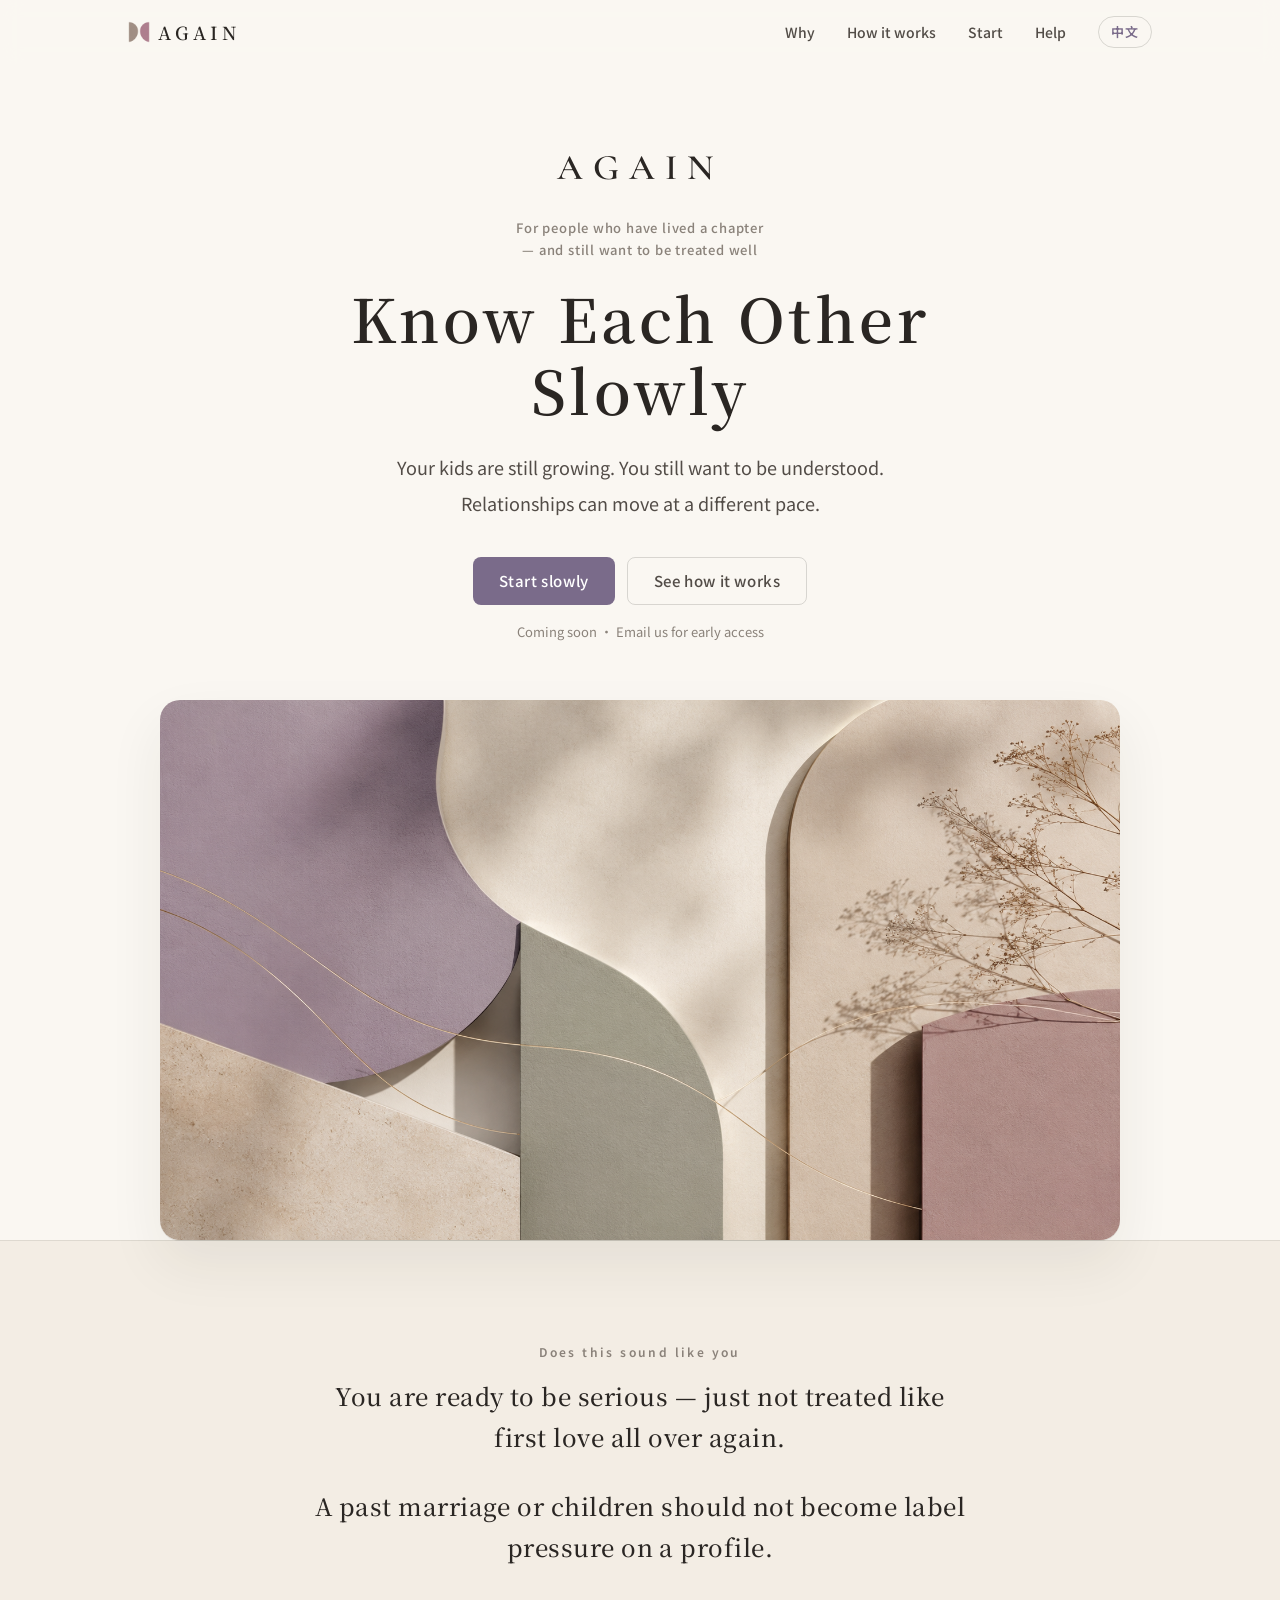
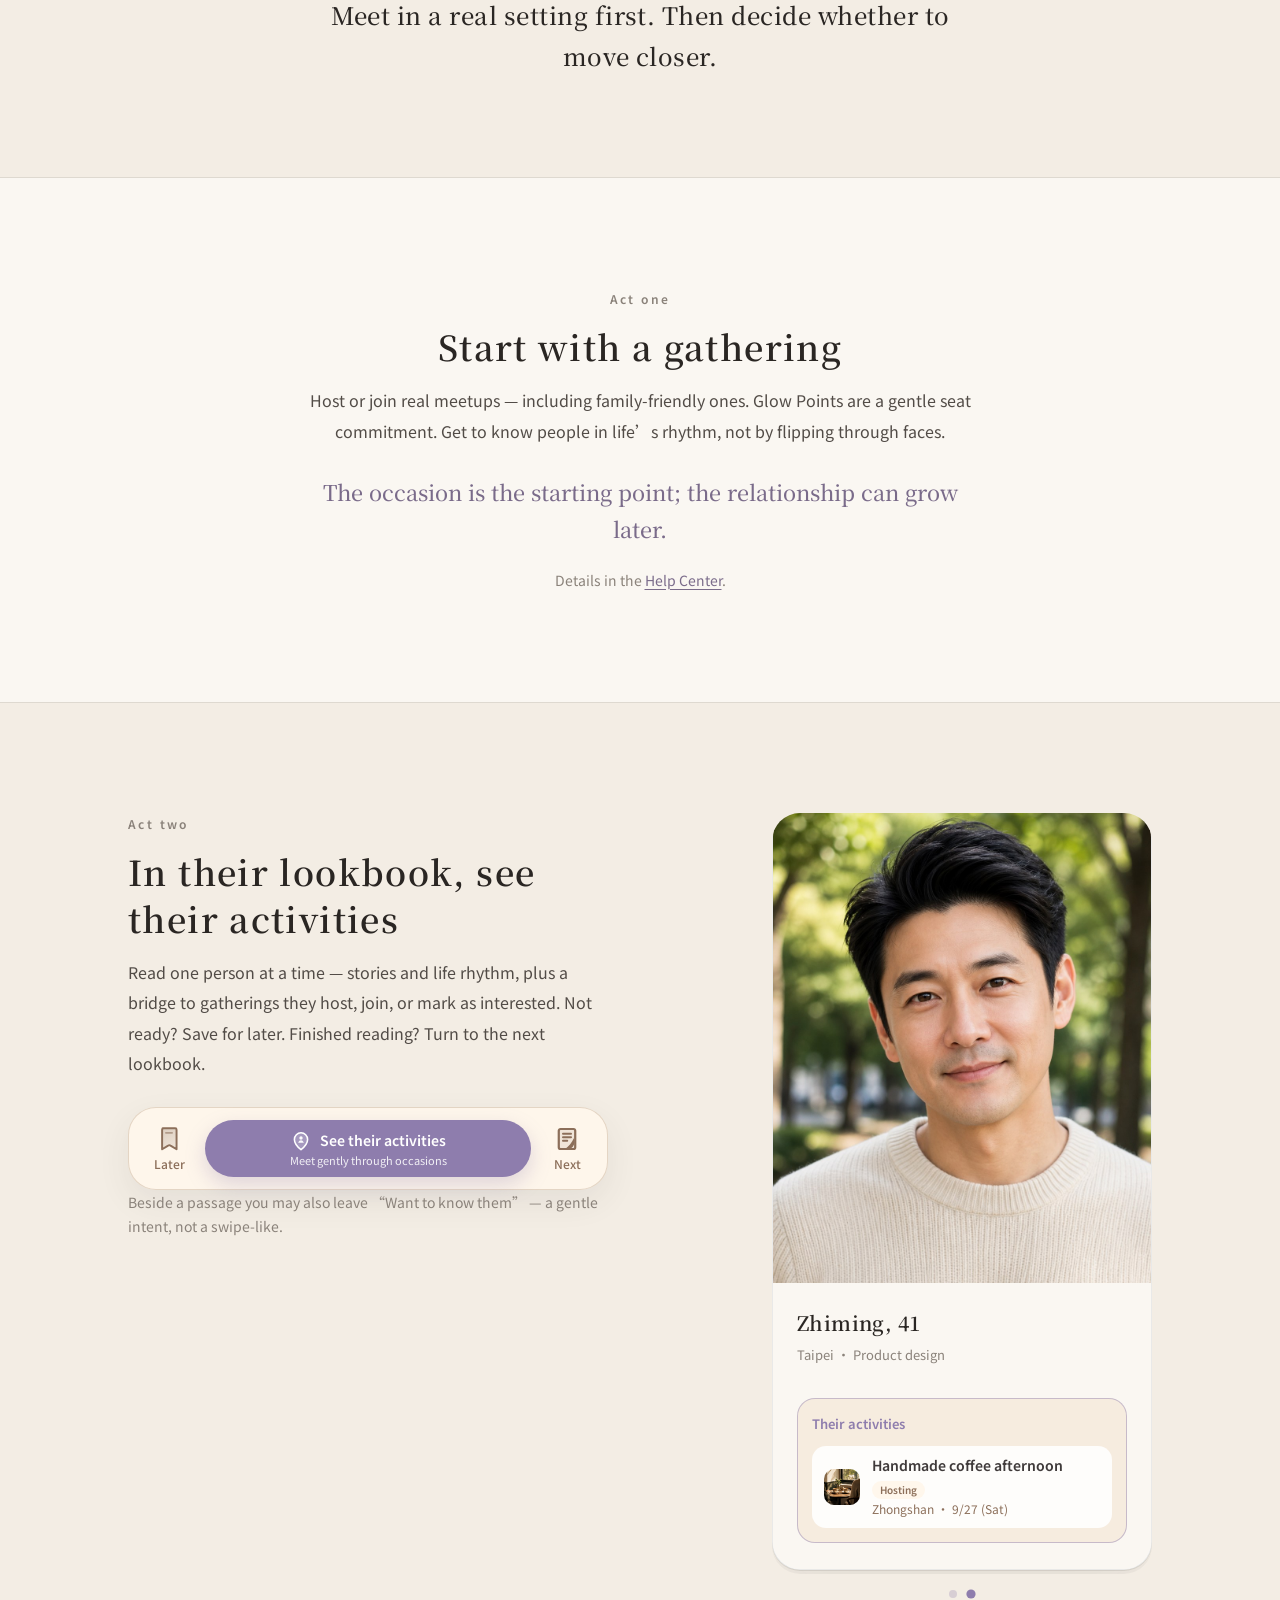
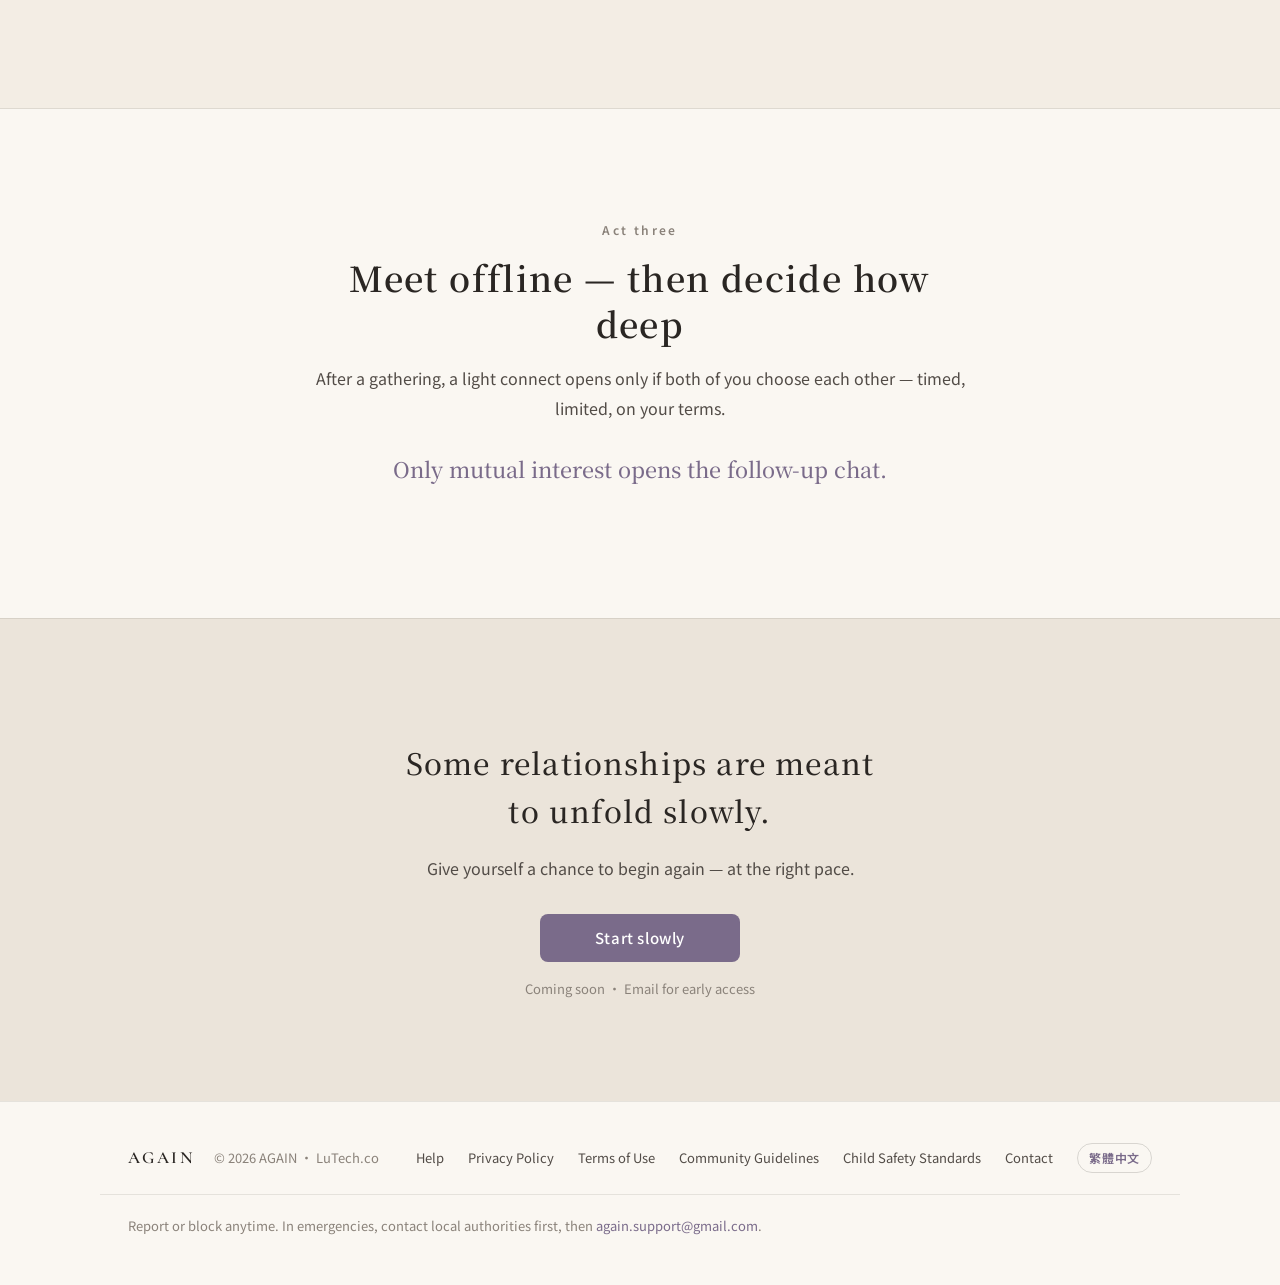
==== commit 2f002b2d: "docs: 發現三鍵移至左側文案下，並強化手機置中排版 Co-authored-by: Cursor <cursoragent@cursor.com>" ====
--- a/en/index.html
+++ b/en/index.html
@@ -12,7 +12,7 @@
   <link rel="preconnect" href="https://fonts.googleapis.com" />
   <link rel="preconnect" href="https://fonts.gstatic.com" crossorigin />
   <link href="https://fonts.googleapis.com/css2?family=Cormorant+Garamond:wght@500;600;700&family=Noto+Sans+TC:wght@400;500;600&family=Noto+Serif+TC:wght@500;600&display=swap" rel="stylesheet" />
-  <link rel="stylesheet" href="../styles.css?v=20260910d" />
+  <link rel="stylesheet" href="../styles.css?v=20260910e" />
 </head>
 <body class="landing">
 
@@ -93,6 +93,70 @@
           <p class="eyebrow">Act two</p>
           <h2 class="act__title">In their lookbook, see their activities</h2>
           <p class="act__lead">Read one person at a time — stories and life rhythm, plus a bridge to gatherings they host, join, or mark as interested. Not ready? Save for later. Finished reading? Turn to the next lookbook.</p>
+          <div class="discover-dock" role="group" aria-label="Discover decision bar preview">
+            <div class="discover-dock__side">
+              <svg class="discover-dock__icon" viewBox="0 0 18 24" aria-hidden="true" focusable="false">
+                <defs>
+                  <linearGradient id="bmFillEn" x1="3" y1="2" x2="15" y2="22" gradientUnits="userSpaceOnUse">
+                    <stop offset="0" stop-color="#8C6F5A" stop-opacity="0.3" />
+                    <stop offset="1" stop-color="#8C6F5A" stop-opacity="0.12" />
+                  </linearGradient>
+                </defs>
+                <path
+                  d="M3.4 2.4h11.2c.7 0 1.2.5 1.2 1.2v17.6l-5.4-3.3a2 2 0 0 0-2.2 0l-5.4 3.3V3.6c0-.7.5-1.2 1.2-1.2z"
+                  fill="url(#bmFillEn)"
+                  stroke="#8C6F5A"
+                  stroke-width="1.75"
+                  stroke-linejoin="round"
+                />
+                <path d="M6.2 6.4h5.6" stroke="#8C6F5A" stroke-width="1.6" stroke-linecap="round" opacity="0.55" />
+              </svg>
+              <span class="discover-dock__side-label">Later</span>
+            </div>
+            <div class="discover-dock__main">
+              <div class="discover-dock__main-inner">
+                <svg class="discover-dock__icon discover-dock__icon--main" viewBox="0 0 24 24" aria-hidden="true" focusable="false">
+                  <path
+                    d="M12 21.5s-7.2-5.8-7.2-11.2a7.2 7.2 0 1 1 14.4 0c0 5.4-7.2 11.2-7.2 11.2z"
+                    fill="#FFFFFF"
+                    fill-opacity="0.22"
+                    stroke="#FFFFFF"
+                    stroke-width="1.7"
+                    stroke-linejoin="round"
+                  />
+                  <circle cx="12" cy="8.8" r="1.85" fill="#FFFFFF" fill-opacity="0.95" />
+                  <path
+                    d="M8.9 14c.7-1.85 1.9-2.75 3.1-2.75s2.4.9 3.1 2.75"
+                    fill="#FFFFFF"
+                    fill-opacity="0.95"
+                  />
+                </svg>
+                <span class="discover-dock__main-label">See their activities</span>
+              </div>
+              <span class="discover-dock__sub">Meet gently through occasions</span>
+            </div>
+            <div class="discover-dock__side">
+              <svg class="discover-dock__icon" viewBox="0 0 18 24" aria-hidden="true" focusable="false">
+                <path
+                  d="M3.2 3h11.6A1.6 1.6 0 0 1 16.4 4.6v14.8a1.6 1.6 0 0 1-1.6 1.6H3.2A1.6 1.6 0 0 1 1.6 19.4V4.6A1.6 1.6 0 0 1 3.2 3z"
+                  fill="#8C6F5A"
+                  fill-opacity="0.12"
+                  stroke="#8C6F5A"
+                  stroke-width="2"
+                  stroke-linejoin="round"
+                />
+                <path d="M5.4 7.2h7.2" stroke="#8C6F5A" stroke-width="1.8" stroke-linecap="round" />
+                <path d="M5.4 10.4h7.2" stroke="#8C6F5A" stroke-width="1.8" stroke-linecap="round" />
+                <path d="M5.4 13.6h3.8" stroke="#8C6F5A" stroke-width="1.8" stroke-linecap="round" />
+                <path
+                  d="M7.6 20.8C10.4 18.8 13.2 15.6 15.2 11.4C16.2 13.8 16 16.8 14.2 19C12.4 21.2 9.8 21.8 7.6 20.8Z"
+                  fill="#8C6F5A"
+                />
+              </svg>
+              <span class="discover-dock__side-label">Next</span>
+            </div>
+          </div>
+          <p class="act__aside act__aside--under-dock">Beside a passage you may also leave “Want to know them” — a gentle intent, not a swipe-like.</p>
         </div>
         <aside class="lookbook-preview" data-lookbook-carousel aria-label="Lookbook preview">
           <div class="lookbook-preview__stage">
@@ -169,72 +233,6 @@
           </div>
         </aside>
       </div>
-      <div class="wrap act__stack reveal" style="padding-top: 0.5rem;">
-        <div class="discover-dock" role="group" aria-label="Discover decision bar preview">
-          <div class="discover-dock__side">
-            <svg class="discover-dock__icon" viewBox="0 0 18 24" aria-hidden="true" focusable="false">
-              <defs>
-                <linearGradient id="bmFillEn" x1="3" y1="2" x2="15" y2="22" gradientUnits="userSpaceOnUse">
-                  <stop offset="0" stop-color="#8C6F5A" stop-opacity="0.3" />
-                  <stop offset="1" stop-color="#8C6F5A" stop-opacity="0.12" />
-                </linearGradient>
-              </defs>
-              <path
-                d="M3.4 2.4h11.2c.7 0 1.2.5 1.2 1.2v17.6l-5.4-3.3a2 2 0 0 0-2.2 0l-5.4 3.3V3.6c0-.7.5-1.2 1.2-1.2z"
-                fill="url(#bmFillEn)"
-                stroke="#8C6F5A"
-                stroke-width="1.75"
-                stroke-linejoin="round"
-              />
-              <path d="M6.2 6.4h5.6" stroke="#8C6F5A" stroke-width="1.6" stroke-linecap="round" opacity="0.55" />
-            </svg>
-            <span class="discover-dock__side-label">Later</span>
-          </div>
-          <div class="discover-dock__main">
-            <div class="discover-dock__main-inner">
-              <svg class="discover-dock__icon discover-dock__icon--main" viewBox="0 0 24 24" aria-hidden="true" focusable="false">
-                <path
-                  d="M12 21.5s-7.2-5.8-7.2-11.2a7.2 7.2 0 1 1 14.4 0c0 5.4-7.2 11.2-7.2 11.2z"
-                  fill="#FFFFFF"
-                  fill-opacity="0.22"
-                  stroke="#FFFFFF"
-                  stroke-width="1.7"
-                  stroke-linejoin="round"
-                />
-                <circle cx="12" cy="8.8" r="1.85" fill="#FFFFFF" fill-opacity="0.95" />
-                <path
-                  d="M8.9 14c.7-1.85 1.9-2.75 3.1-2.75s2.4.9 3.1 2.75"
-                  fill="#FFFFFF"
-                  fill-opacity="0.95"
-                />
-              </svg>
-              <span class="discover-dock__main-label">See their activities</span>
-            </div>
-            <span class="discover-dock__sub">Meet gently through occasions</span>
-          </div>
-          <div class="discover-dock__side">
-            <svg class="discover-dock__icon" viewBox="0 0 18 24" aria-hidden="true" focusable="false">
-              <path
-                d="M3.2 3h11.6A1.6 1.6 0 0 1 16.4 4.6v14.8a1.6 1.6 0 0 1-1.6 1.6H3.2A1.6 1.6 0 0 1 1.6 19.4V4.6A1.6 1.6 0 0 1 3.2 3z"
-                fill="#8C6F5A"
-                fill-opacity="0.12"
-                stroke="#8C6F5A"
-                stroke-width="2"
-                stroke-linejoin="round"
-              />
-              <path d="M5.4 7.2h7.2" stroke="#8C6F5A" stroke-width="1.8" stroke-linecap="round" />
-              <path d="M5.4 10.4h7.2" stroke="#8C6F5A" stroke-width="1.8" stroke-linecap="round" />
-              <path d="M5.4 13.6h3.8" stroke="#8C6F5A" stroke-width="1.8" stroke-linecap="round" />
-              <path
-                d="M7.6 20.8C10.4 18.8 13.2 15.6 15.2 11.4C16.2 13.8 16 16.8 14.2 19C12.4 21.2 9.8 21.8 7.6 20.8Z"
-                fill="#8C6F5A"
-              />
-            </svg>
-            <span class="discover-dock__side-label">Next</span>
-          </div>
-        </div>
-        <p class="act__aside" style="margin-top: 1rem;">Beside a passage you may also leave “Want to know them” — a gentle intent, not a swipe-like.</p>
-      </div>
     </section>
 
     <section class="act">
--- a/styles.css
+++ b/styles.css
@@ -685,7 +685,20 @@
     text-align: center;
   }
 
-  .act__copy { max-width: 520px; margin: 0 auto; }
+  .act__copy {
+    max-width: 520px;
+    margin: 0 auto;
+    text-align: center;
+  }
+
+  .act__copy .discover-dock {
+    margin-left: auto;
+    margin-right: auto;
+  }
+
+  .act__aside--under-dock {
+    text-align: center;
+  }
 
   .lookbook-preview {
     max-width: 360px;
@@ -888,7 +901,22 @@
   display: grid;
   grid-template-columns: 1fr 1fr;
   gap: 48px 64px;
-  align-items: center;
+  align-items: start;
+}
+
+.act__copy {
+  max-width: 34rem;
+}
+
+.act__copy .discover-dock {
+  width: 100%;
+  max-width: 100%;
+  margin: 28px 0 0;
+}
+
+.act__aside--under-dock {
+  margin-top: 14px;
+  text-align: left;
 }
 
 .act__stack,
@@ -1174,10 +1202,10 @@
   display: flex;
   align-items: center;
   justify-content: space-between;
-  gap: 10px;
+  gap: 8px;
   max-width: 420px;
   margin: 40px auto 0;
-  padding: 12px 14px;
+  padding: 12px 12px;
   border-radius: 28px;
   border: 1px solid rgba(226, 210, 192, 0.9);
   background: rgba(255, 247, 236, 0.92);
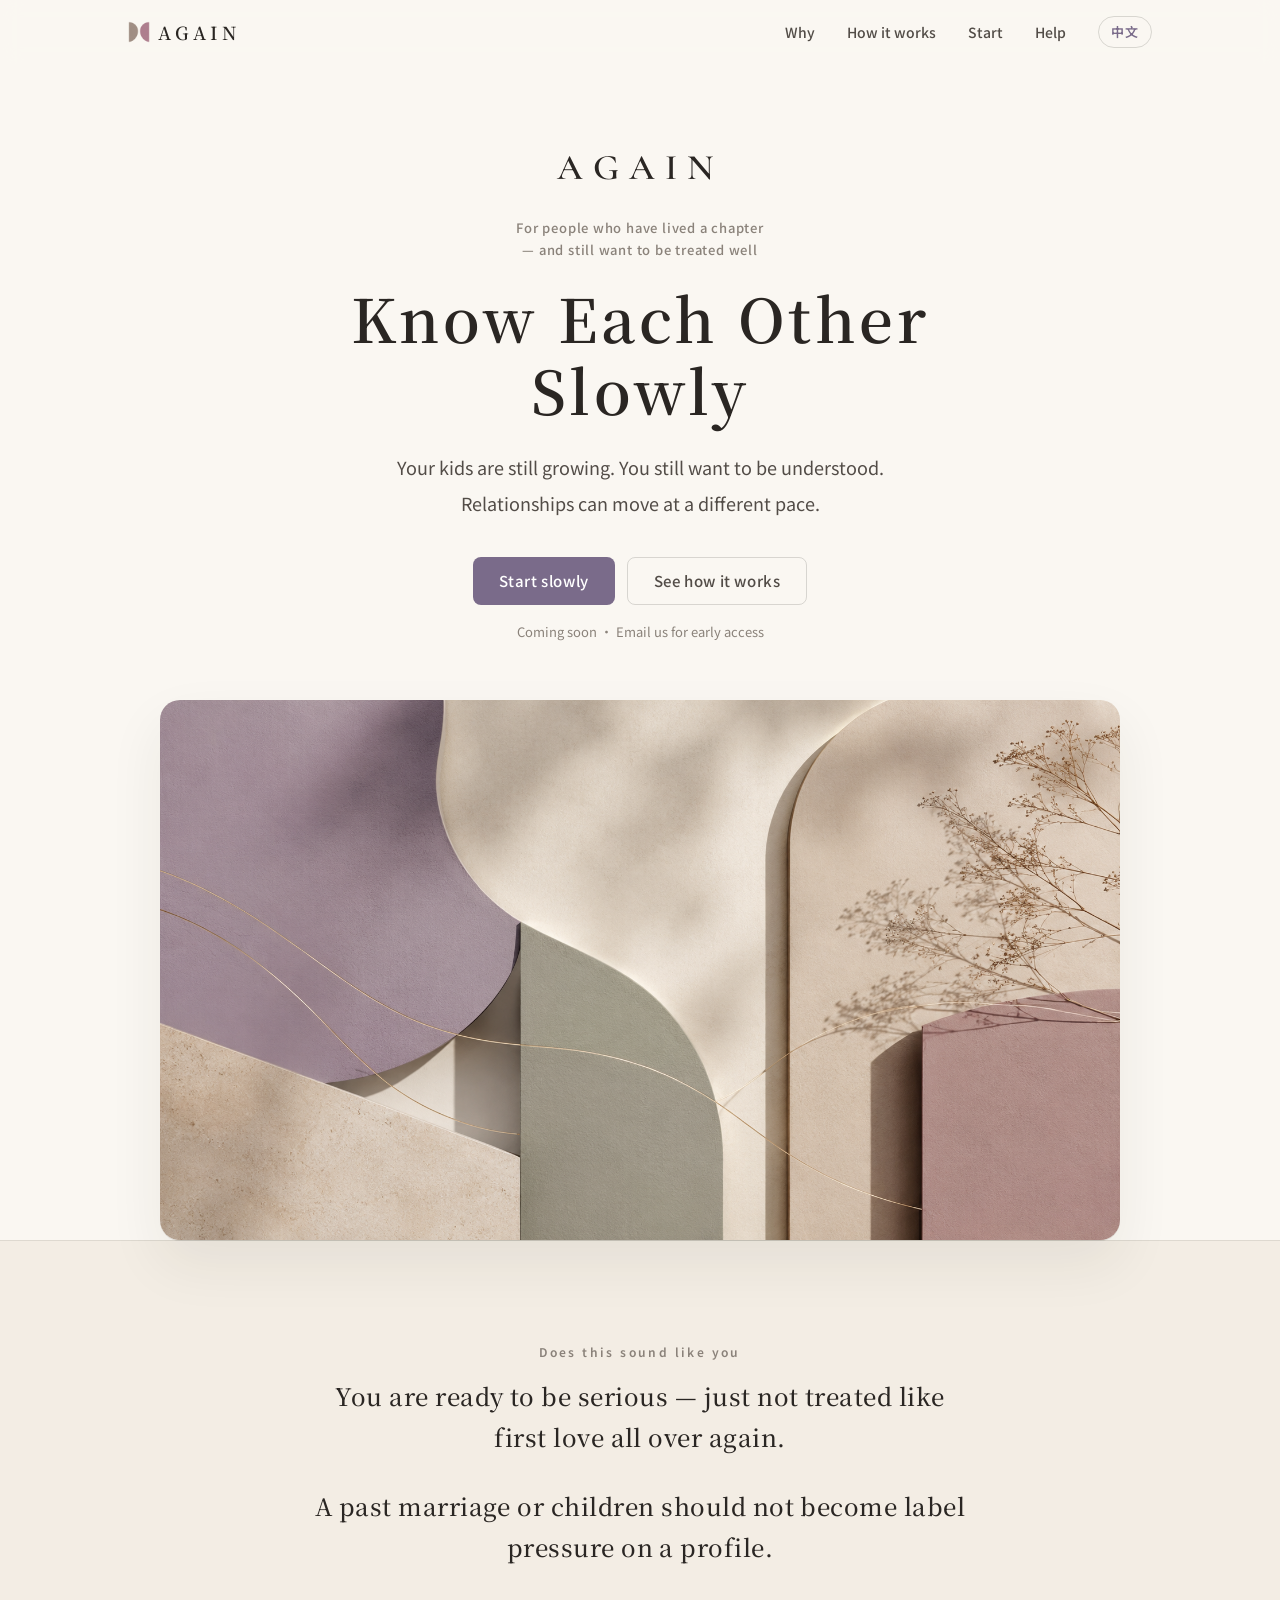
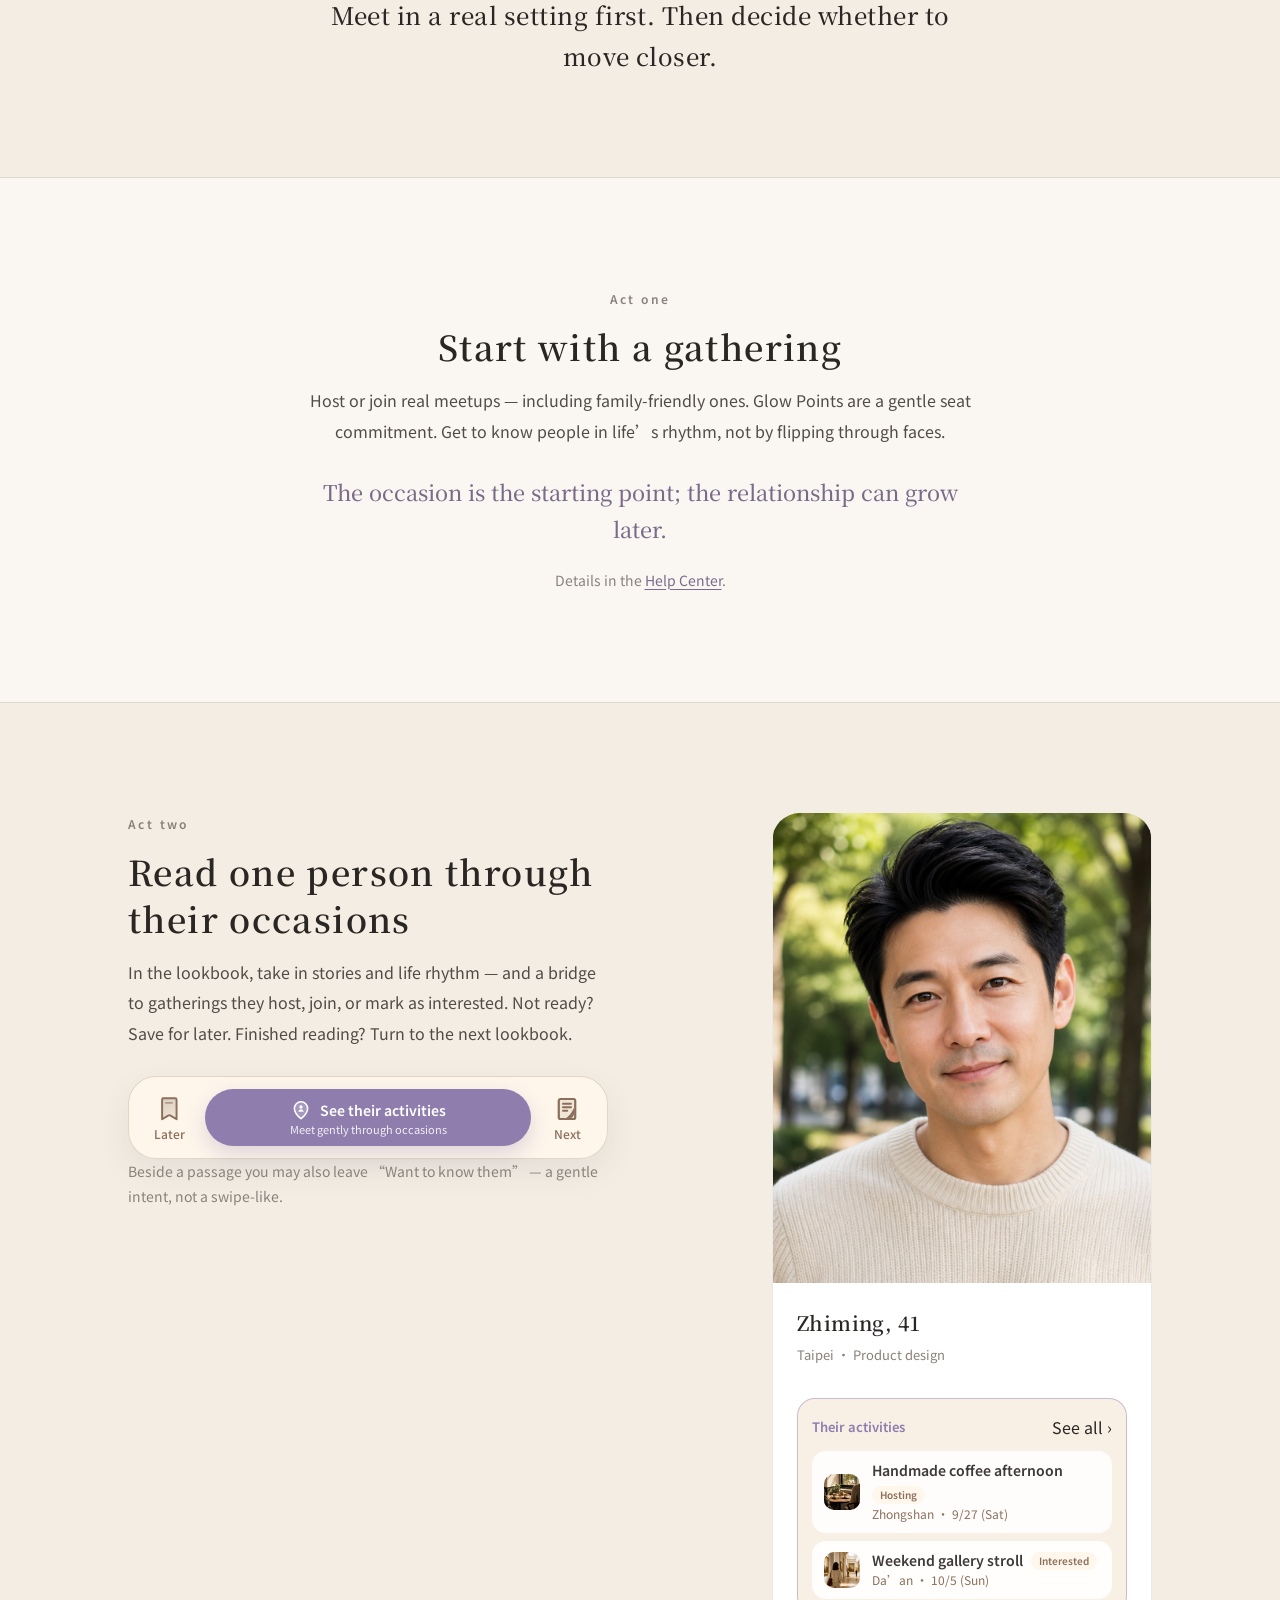
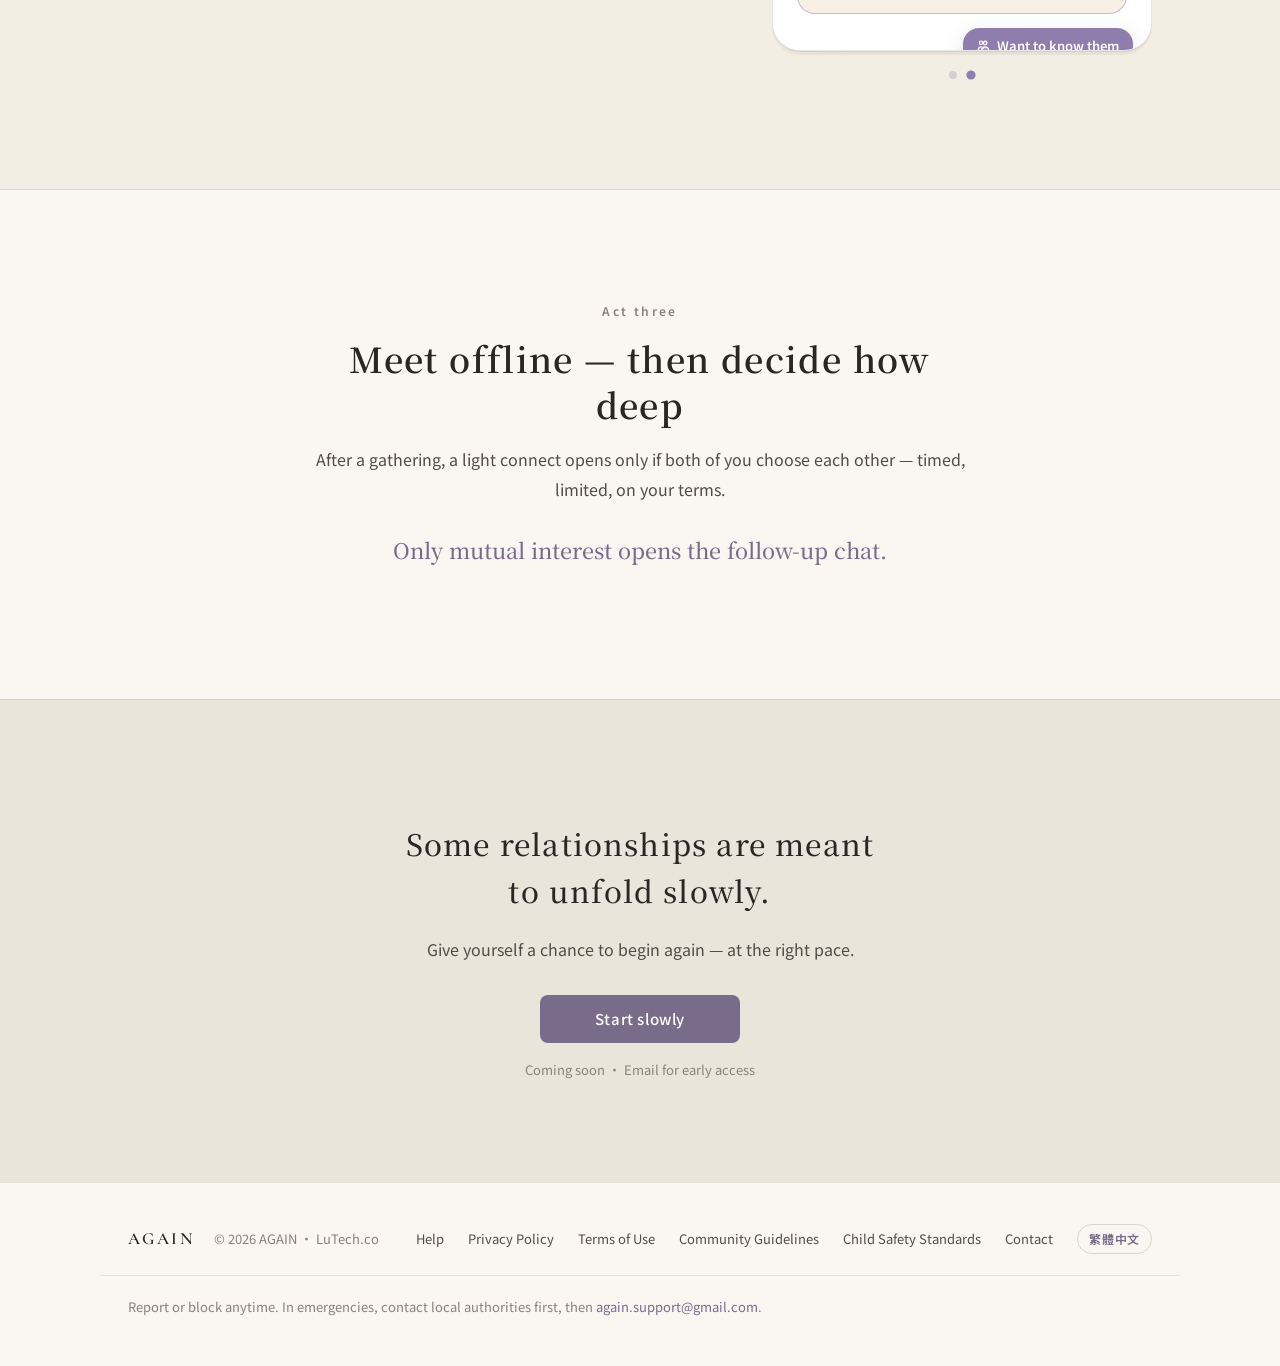
==== commit 6f2eb8db: "docs: 幕二視覺平衡—想認識半壓、雙列活動、敘事大標與收窄底欄 Co-authored-by: Cursor <cursoragent@cursor.com>" ====
--- a/en/index.html
+++ b/en/index.html
@@ -12,7 +12,7 @@
   <link rel="preconnect" href="https://fonts.googleapis.com" />
   <link rel="preconnect" href="https://fonts.gstatic.com" crossorigin />
   <link href="https://fonts.googleapis.com/css2?family=Cormorant+Garamond:wght@500;600;700&family=Noto+Sans+TC:wght@400;500;600&family=Noto+Serif+TC:wght@500;600&display=swap" rel="stylesheet" />
-  <link rel="stylesheet" href="../styles.css?v=20260910e" />
+  <link rel="stylesheet" href="../styles.css?v=20260910f" />
 </head>
 <body class="landing">
 
@@ -91,8 +91,8 @@
       <div class="wrap act__grid reveal">
         <div class="act__copy">
           <p class="eyebrow">Act two</p>
-          <h2 class="act__title">In their lookbook, see their activities</h2>
-          <p class="act__lead">Read one person at a time — stories and life rhythm, plus a bridge to gatherings they host, join, or mark as interested. Not ready? Save for later. Finished reading? Turn to the next lookbook.</p>
+          <h2 class="act__title">Read one person through their occasions</h2>
+          <p class="act__lead">In the lookbook, take in stories and life rhythm — and a bridge to gatherings they host, join, or mark as interested. Not ready? Save for later. Finished reading? Turn to the next lookbook.</p>
           <div class="discover-dock" role="group" aria-label="Discover decision bar preview">
             <div class="discover-dock__side">
               <svg class="discover-dock__icon" viewBox="0 0 18 24" aria-hidden="true" focusable="false">
@@ -170,6 +170,7 @@
                 <div class="his-activities" aria-label="Their activities">
                   <div class="his-activities__head">
                     <p class="his-activities__title">Their activities</p>
+                    <span class="his-activities__see-all">See all ›</span>
                   </div>
                   <ul class="his-activities__list">
                     <li class="his-activities__row">
@@ -189,7 +190,33 @@
                         <p class="his-activities__meta-line">Da’an · 9/20 (Sat)</p>
                       </div>
                     </li>
+                    <li class="his-activities__row">
+                      <img
+                        class="his-activities__thumb"
+                        src="../assets/activityCategories/bookstore.webp"
+                        alt=""
+                        width="72"
+                        height="72"
+                        decoding="async"
+                      />
+                      <div class="his-activities__copy">
+                        <div class="his-activities__title-row">
+                          <span class="his-activities__name">Bookstore afternoon</span>
+                          <span class="his-activities__badge">Joined</span>
+                        </div>
+                        <p class="his-activities__meta-line">Xinyi · 9/28 (Sun)</p>
+                      </div>
+                    </li>
                   </ul>
+                </div>
+                <div class="want-to-know" aria-hidden="true">
+                  <svg class="want-to-know__icon" viewBox="0 0 24 24" focusable="false">
+                    <circle cx="9" cy="7.2" r="2.6" fill="#FFFFFF" fill-opacity="0.22" stroke="#FFFFFF" stroke-width="1.6" />
+                    <path d="M4.4 18.6c.35-3.5 2.2-5.4 4.6-5.4 1.55 0 2.85.8 3.7 2.1" fill="#FFFFFF" fill-opacity="0.18" stroke="#FFFFFF" stroke-width="1.6" stroke-linecap="round" />
+                    <circle cx="15.2" cy="7.6" r="2.85" fill="#FFFFFF" fill-opacity="0.28" stroke="#FFFFFF" stroke-width="1.7" />
+                    <path d="M9.6 19c.45-3.7 2.55-5.7 5.6-5.7 3.05 0 5.15 2 5.6 5.7" fill="#FFFFFF" fill-opacity="0.22" stroke="#FFFFFF" stroke-width="1.7" stroke-linecap="round" />
+                  </svg>
+                  <span>Want to know them</span>
                 </div>
               </div>
             </div>
@@ -203,6 +230,7 @@
                 <div class="his-activities" aria-label="Their activities">
                   <div class="his-activities__head">
                     <p class="his-activities__title">Their activities</p>
+                    <span class="his-activities__see-all">See all ›</span>
                   </div>
                   <ul class="his-activities__list">
                     <li class="his-activities__row">
@@ -222,7 +250,33 @@
                         <p class="his-activities__meta-line">Zhongshan · 9/27 (Sat)</p>
                       </div>
                     </li>
+                    <li class="his-activities__row">
+                      <img
+                        class="his-activities__thumb"
+                        src="../assets/activityCategories/museum_gallery.webp"
+                        alt=""
+                        width="72"
+                        height="72"
+                        decoding="async"
+                      />
+                      <div class="his-activities__copy">
+                        <div class="his-activities__title-row">
+                          <span class="his-activities__name">Weekend gallery stroll</span>
+                          <span class="his-activities__badge">Interested</span>
+                        </div>
+                        <p class="his-activities__meta-line">Da’an · 10/5 (Sun)</p>
+                      </div>
+                    </li>
                   </ul>
+                </div>
+                <div class="want-to-know" aria-hidden="true">
+                  <svg class="want-to-know__icon" viewBox="0 0 24 24" focusable="false">
+                    <circle cx="9" cy="7.2" r="2.6" fill="#FFFFFF" fill-opacity="0.22" stroke="#FFFFFF" stroke-width="1.6" />
+                    <path d="M4.4 18.6c.35-3.5 2.2-5.4 4.6-5.4 1.55 0 2.85.8 3.7 2.1" fill="#FFFFFF" fill-opacity="0.18" stroke="#FFFFFF" stroke-width="1.6" stroke-linecap="round" />
+                    <circle cx="15.2" cy="7.6" r="2.85" fill="#FFFFFF" fill-opacity="0.28" stroke="#FFFFFF" stroke-width="1.7" />
+                    <path d="M9.6 19c.45-3.7 2.55-5.7 5.6-5.7 3.05 0 5.15 2 5.6 5.7" fill="#FFFFFF" fill-opacity="0.22" stroke="#FFFFFF" stroke-width="1.7" stroke-linecap="round" />
+                  </svg>
+                  <span>Want to know them</span>
                 </div>
               </div>
             </div>
--- a/styles.css
+++ b/styles.css
@@ -1037,11 +1037,40 @@
 }
 
 .lookbook-preview__body {
-  padding: 22px 24px 26px;
-  background: var(--paper);
+  position: relative;
+  padding: 22px 24px 36px;
+  background: #fff;
   flex: 1;
   display: flex;
   flex-direction: column;
+}
+
+.want-to-know {
+  position: absolute;
+  right: 18px;
+  bottom: -14px;
+  z-index: 2;
+  display: inline-flex;
+  align-items: center;
+  gap: 6px;
+  min-height: 36px;
+  padding: 8px 14px 8px 12px;
+  border-radius: 16px;
+  background: #8E7DAD;
+  box-shadow: 0 8px 20px rgba(142, 125, 173, 0.28);
+  color: #fff;
+  font-size: 13px;
+  font-weight: 600;
+  line-height: 1;
+  pointer-events: none;
+  white-space: nowrap;
+}
+
+.want-to-know__icon {
+  width: 16px;
+  height: 16px;
+  display: block;
+  flex-shrink: 0;
 }
 
 .lookbook-preview__dots {
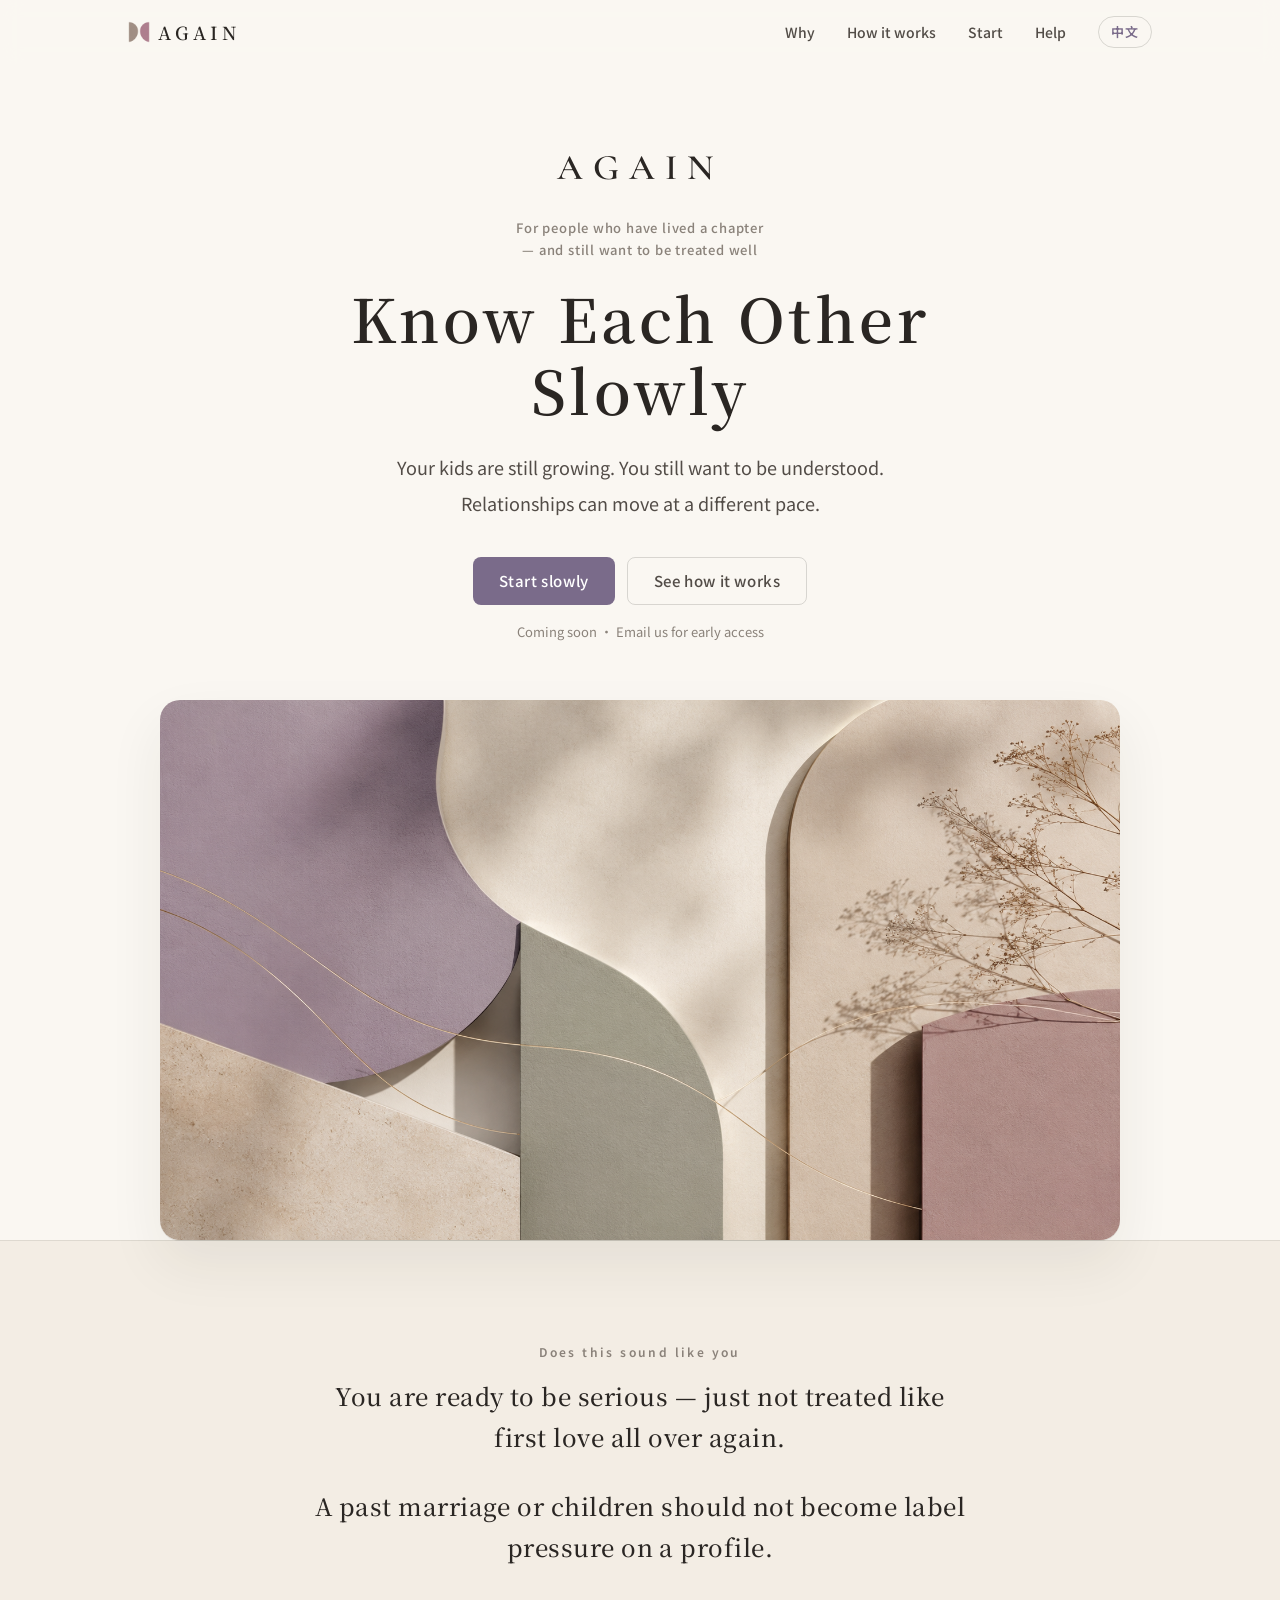
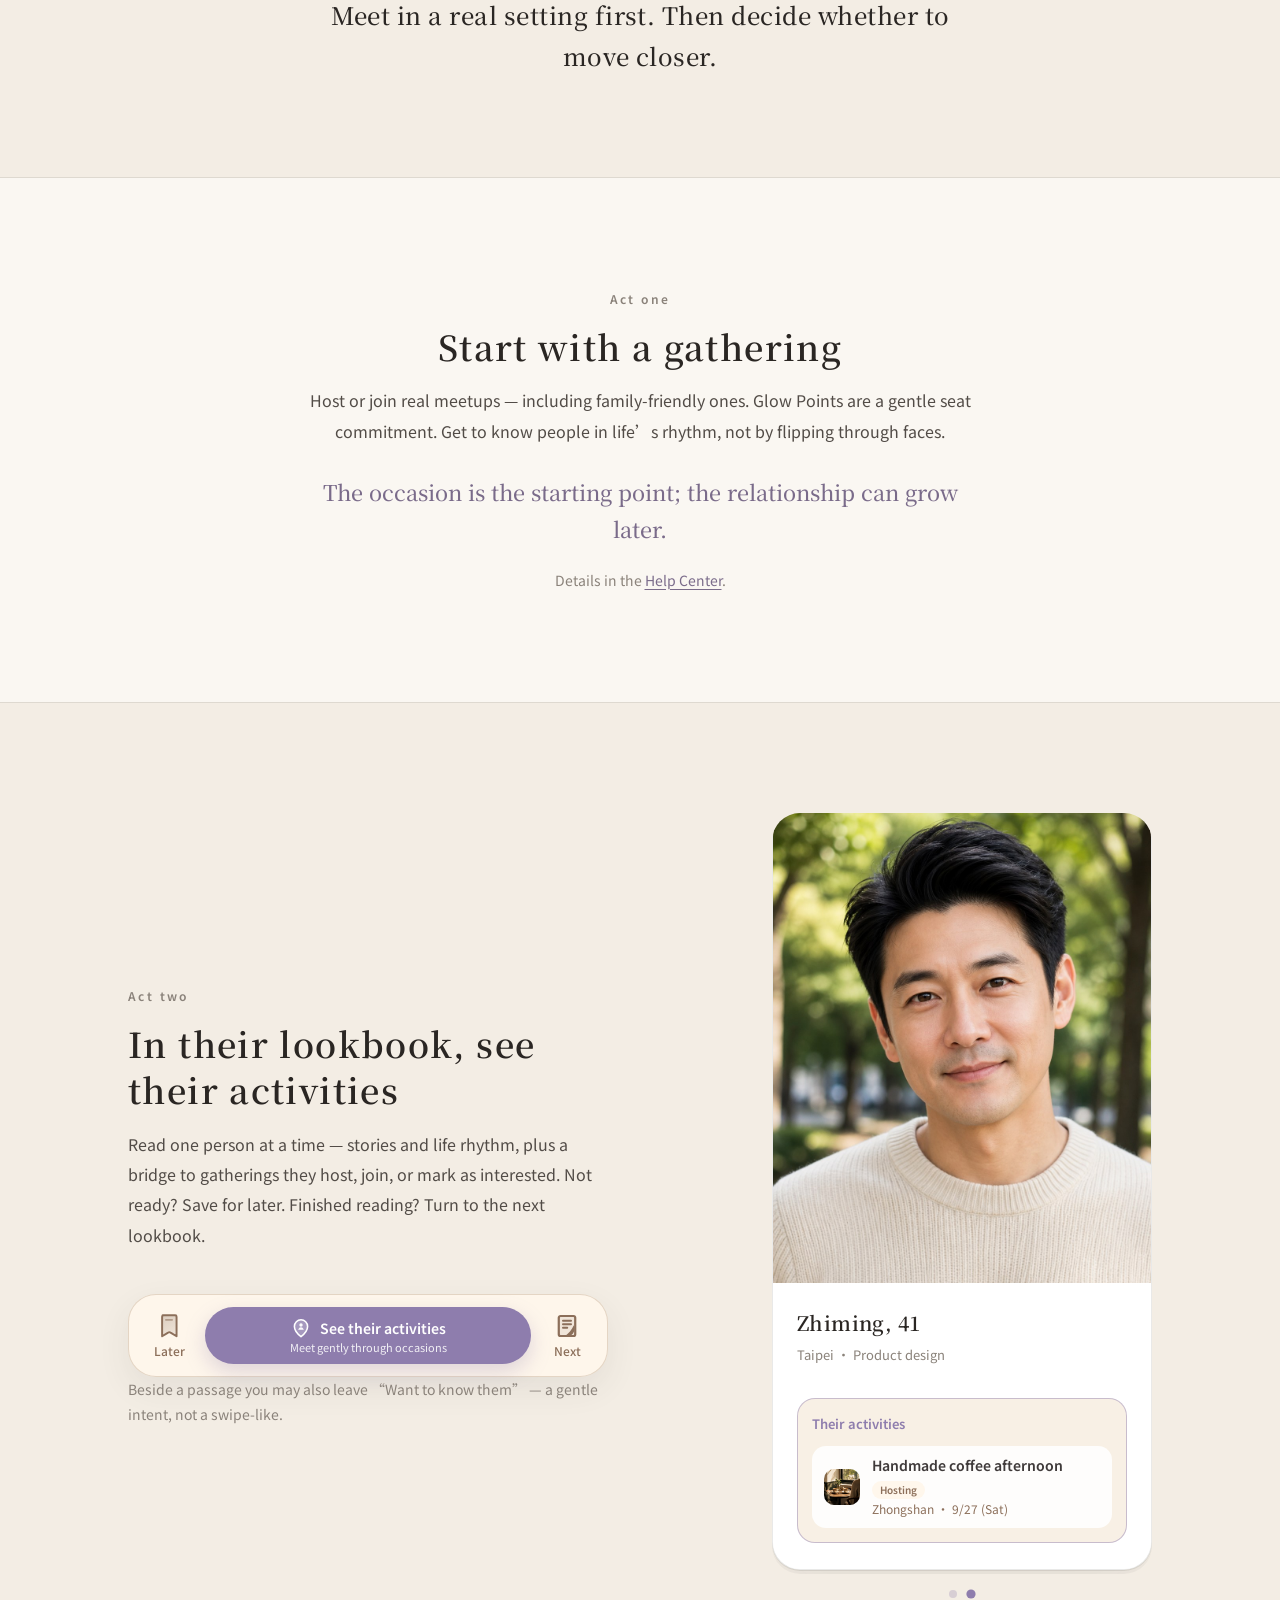
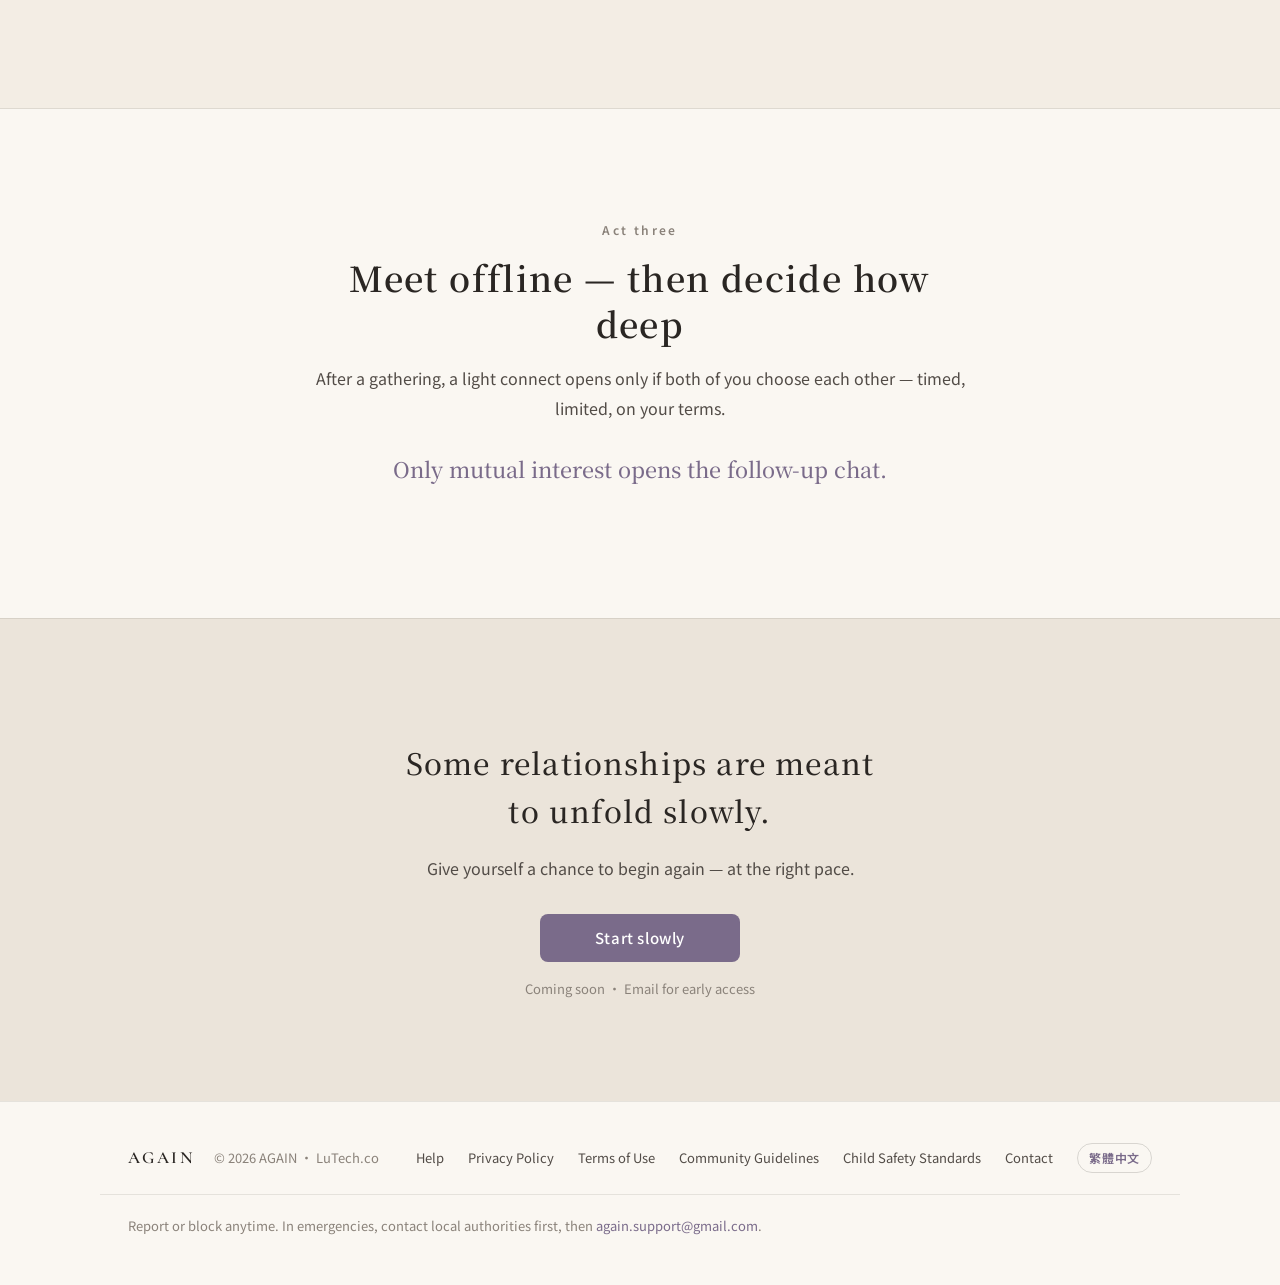
==== commit 20ec478d: "docs: 還原幕二加厚元素；左欄垂直置中並拉開文案與三鍵間距 Co-authored-by: Cursor <cursoragent@cursor.com>" ====
--- a/en/index.html
+++ b/en/index.html
@@ -12,7 +12,7 @@
   <link rel="preconnect" href="https://fonts.googleapis.com" />
   <link rel="preconnect" href="https://fonts.gstatic.com" crossorigin />
   <link href="https://fonts.googleapis.com/css2?family=Cormorant+Garamond:wght@500;600;700&family=Noto+Sans+TC:wght@400;500;600&family=Noto+Serif+TC:wght@500;600&display=swap" rel="stylesheet" />
-  <link rel="stylesheet" href="../styles.css?v=20260910f" />
+  <link rel="stylesheet" href="../styles.css?v=20260910g" />
 </head>
 <body class="landing">
 
@@ -91,8 +91,8 @@
       <div class="wrap act__grid reveal">
         <div class="act__copy">
           <p class="eyebrow">Act two</p>
-          <h2 class="act__title">Read one person through their occasions</h2>
-          <p class="act__lead">In the lookbook, take in stories and life rhythm — and a bridge to gatherings they host, join, or mark as interested. Not ready? Save for later. Finished reading? Turn to the next lookbook.</p>
+          <h2 class="act__title">In their lookbook, see their activities</h2>
+          <p class="act__lead">Read one person at a time — stories and life rhythm, plus a bridge to gatherings they host, join, or mark as interested. Not ready? Save for later. Finished reading? Turn to the next lookbook.</p>
           <div class="discover-dock" role="group" aria-label="Discover decision bar preview">
             <div class="discover-dock__side">
               <svg class="discover-dock__icon" viewBox="0 0 18 24" aria-hidden="true" focusable="false">
@@ -170,7 +170,6 @@
                 <div class="his-activities" aria-label="Their activities">
                   <div class="his-activities__head">
                     <p class="his-activities__title">Their activities</p>
-                    <span class="his-activities__see-all">See all ›</span>
                   </div>
                   <ul class="his-activities__list">
                     <li class="his-activities__row">
@@ -190,33 +189,7 @@
                         <p class="his-activities__meta-line">Da’an · 9/20 (Sat)</p>
                       </div>
                     </li>
-                    <li class="his-activities__row">
-                      <img
-                        class="his-activities__thumb"
-                        src="../assets/activityCategories/bookstore.webp"
-                        alt=""
-                        width="72"
-                        height="72"
-                        decoding="async"
-                      />
-                      <div class="his-activities__copy">
-                        <div class="his-activities__title-row">
-                          <span class="his-activities__name">Bookstore afternoon</span>
-                          <span class="his-activities__badge">Joined</span>
-                        </div>
-                        <p class="his-activities__meta-line">Xinyi · 9/28 (Sun)</p>
-                      </div>
-                    </li>
                   </ul>
-                </div>
-                <div class="want-to-know" aria-hidden="true">
-                  <svg class="want-to-know__icon" viewBox="0 0 24 24" focusable="false">
-                    <circle cx="9" cy="7.2" r="2.6" fill="#FFFFFF" fill-opacity="0.22" stroke="#FFFFFF" stroke-width="1.6" />
-                    <path d="M4.4 18.6c.35-3.5 2.2-5.4 4.6-5.4 1.55 0 2.85.8 3.7 2.1" fill="#FFFFFF" fill-opacity="0.18" stroke="#FFFFFF" stroke-width="1.6" stroke-linecap="round" />
-                    <circle cx="15.2" cy="7.6" r="2.85" fill="#FFFFFF" fill-opacity="0.28" stroke="#FFFFFF" stroke-width="1.7" />
-                    <path d="M9.6 19c.45-3.7 2.55-5.7 5.6-5.7 3.05 0 5.15 2 5.6 5.7" fill="#FFFFFF" fill-opacity="0.22" stroke="#FFFFFF" stroke-width="1.7" stroke-linecap="round" />
-                  </svg>
-                  <span>Want to know them</span>
                 </div>
               </div>
             </div>
@@ -230,7 +203,6 @@
                 <div class="his-activities" aria-label="Their activities">
                   <div class="his-activities__head">
                     <p class="his-activities__title">Their activities</p>
-                    <span class="his-activities__see-all">See all ›</span>
                   </div>
                   <ul class="his-activities__list">
                     <li class="his-activities__row">
@@ -250,33 +222,7 @@
                         <p class="his-activities__meta-line">Zhongshan · 9/27 (Sat)</p>
                       </div>
                     </li>
-                    <li class="his-activities__row">
-                      <img
-                        class="his-activities__thumb"
-                        src="../assets/activityCategories/museum_gallery.webp"
-                        alt=""
-                        width="72"
-                        height="72"
-                        decoding="async"
-                      />
-                      <div class="his-activities__copy">
-                        <div class="his-activities__title-row">
-                          <span class="his-activities__name">Weekend gallery stroll</span>
-                          <span class="his-activities__badge">Interested</span>
-                        </div>
-                        <p class="his-activities__meta-line">Da’an · 10/5 (Sun)</p>
-                      </div>
-                    </li>
                   </ul>
-                </div>
-                <div class="want-to-know" aria-hidden="true">
-                  <svg class="want-to-know__icon" viewBox="0 0 24 24" focusable="false">
-                    <circle cx="9" cy="7.2" r="2.6" fill="#FFFFFF" fill-opacity="0.22" stroke="#FFFFFF" stroke-width="1.6" />
-                    <path d="M4.4 18.6c.35-3.5 2.2-5.4 4.6-5.4 1.55 0 2.85.8 3.7 2.1" fill="#FFFFFF" fill-opacity="0.18" stroke="#FFFFFF" stroke-width="1.6" stroke-linecap="round" />
-                    <circle cx="15.2" cy="7.6" r="2.85" fill="#FFFFFF" fill-opacity="0.28" stroke="#FFFFFF" stroke-width="1.7" />
-                    <path d="M9.6 19c.45-3.7 2.55-5.7 5.6-5.7 3.05 0 5.15 2 5.6 5.7" fill="#FFFFFF" fill-opacity="0.22" stroke="#FFFFFF" stroke-width="1.7" stroke-linecap="round" />
-                  </svg>
-                  <span>Want to know them</span>
                 </div>
               </div>
             </div>
--- a/styles.css
+++ b/styles.css
@@ -732,6 +732,17 @@
     font-size: 10px;
   }
 
+  .want-to-know {
+    right: 14px;
+    bottom: -12px;
+    font-size: 12px;
+    padding: 7px 12px 7px 10px;
+  }
+
+  .act__copy .discover-dock {
+    max-width: 22.5rem;
+  }
+
   .his-activities__name {
     font-size: 13px;
   }
@@ -901,21 +912,22 @@
   display: grid;
   grid-template-columns: 1fr 1fr;
   gap: 48px 64px;
-  align-items: start;
+  align-items: center;
 }
 
 .act__copy {
   max-width: 34rem;
+  align-self: center;
 }
 
 .act__copy .discover-dock {
   width: 100%;
   max-width: 100%;
-  margin: 28px 0 0;
+  margin: 44px 0 0;
 }
 
 .act__aside--under-dock {
-  margin-top: 14px;
+  margin-top: 16px;
   text-align: left;
 }
 
@@ -1037,40 +1049,11 @@
 }
 
 .lookbook-preview__body {
-  position: relative;
-  padding: 22px 24px 36px;
+  padding: 22px 24px 26px;
   background: #fff;
   flex: 1;
   display: flex;
   flex-direction: column;
-}
-
-.want-to-know {
-  position: absolute;
-  right: 18px;
-  bottom: -14px;
-  z-index: 2;
-  display: inline-flex;
-  align-items: center;
-  gap: 6px;
-  min-height: 36px;
-  padding: 8px 14px 8px 12px;
-  border-radius: 16px;
-  background: #8E7DAD;
-  box-shadow: 0 8px 20px rgba(142, 125, 173, 0.28);
-  color: #fff;
-  font-size: 13px;
-  font-weight: 600;
-  line-height: 1;
-  pointer-events: none;
-  white-space: nowrap;
-}
-
-.want-to-know__icon {
-  width: 16px;
-  height: 16px;
-  display: block;
-  flex-shrink: 0;
 }
 
 .lookbook-preview__dots {
@@ -1160,6 +1143,13 @@
   color: #8E7DAD;
 }
 
+.his-activities__see-all {
+  font-size: 13px;
+  font-weight: 600;
+  color: #8E7DAD;
+  line-height: 1.2;
+}
+
 .his-activities__list {
   list-style: none;
   margin: 0;
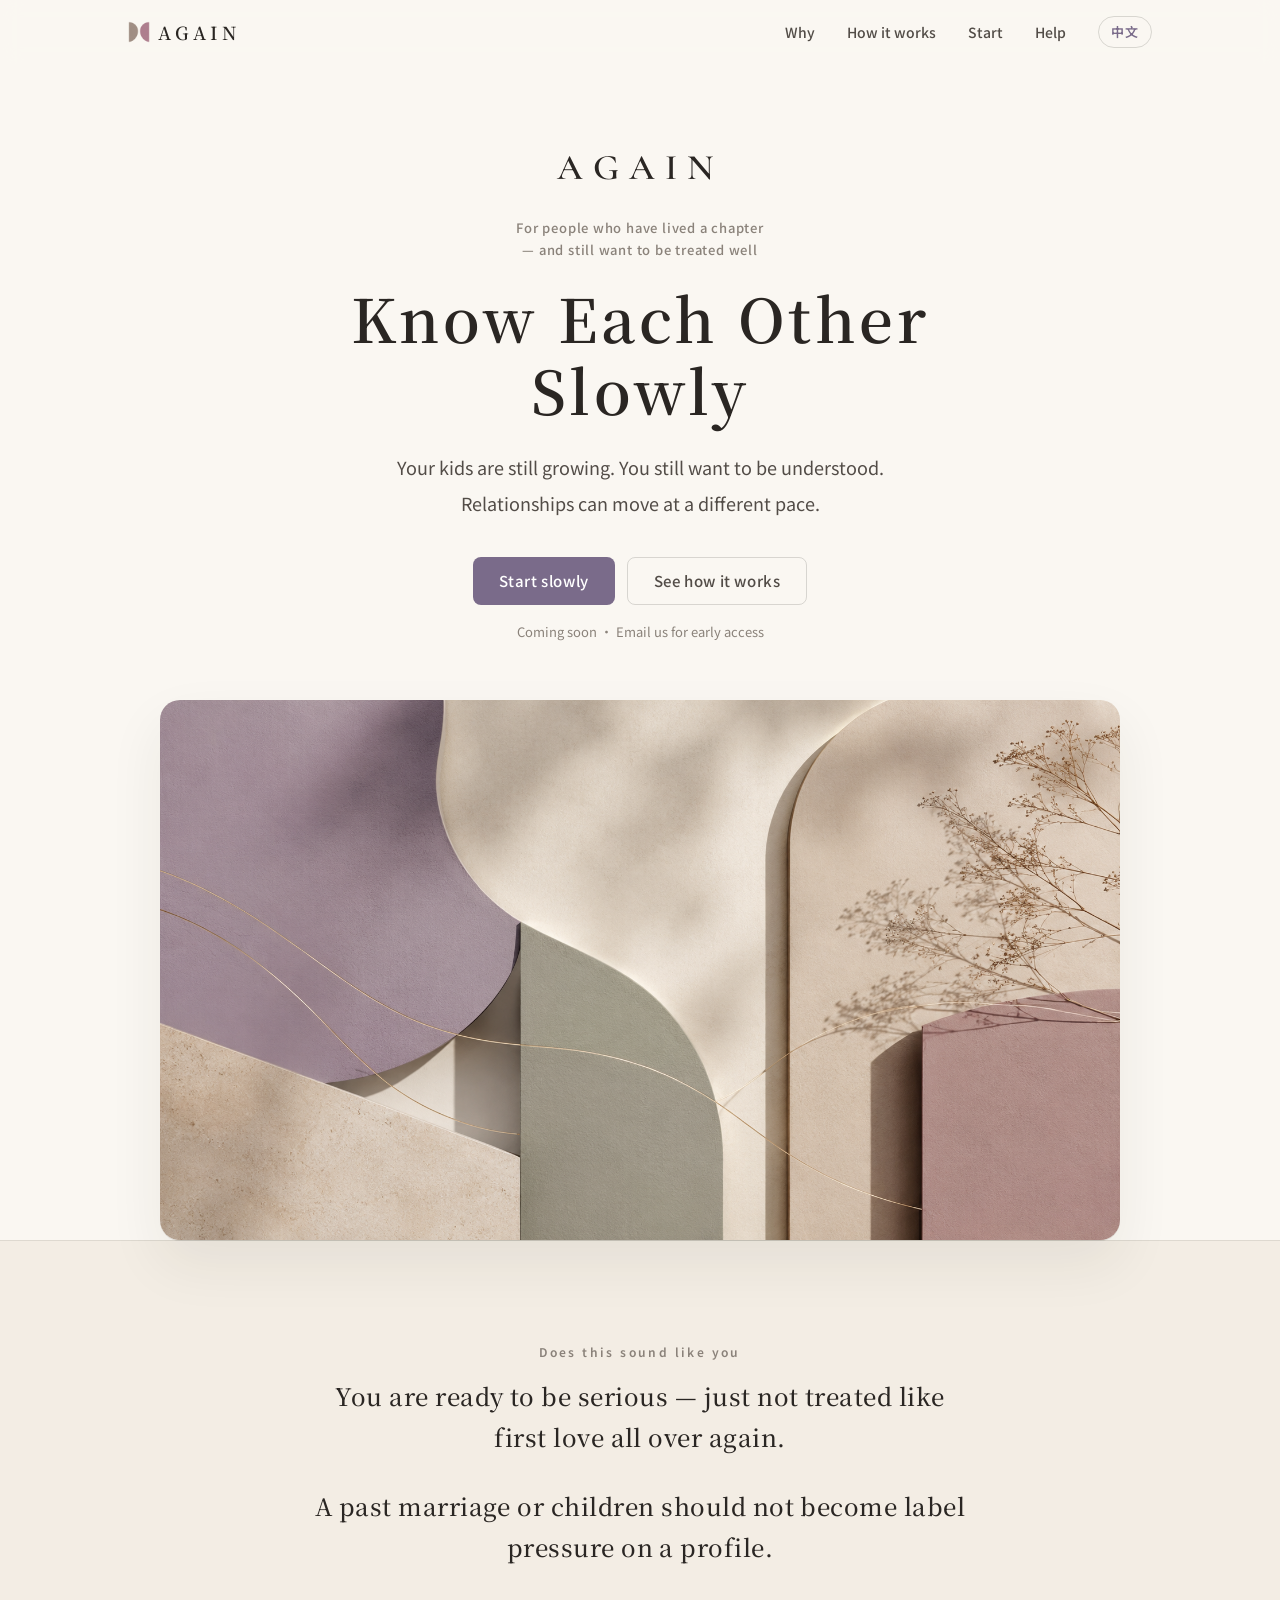
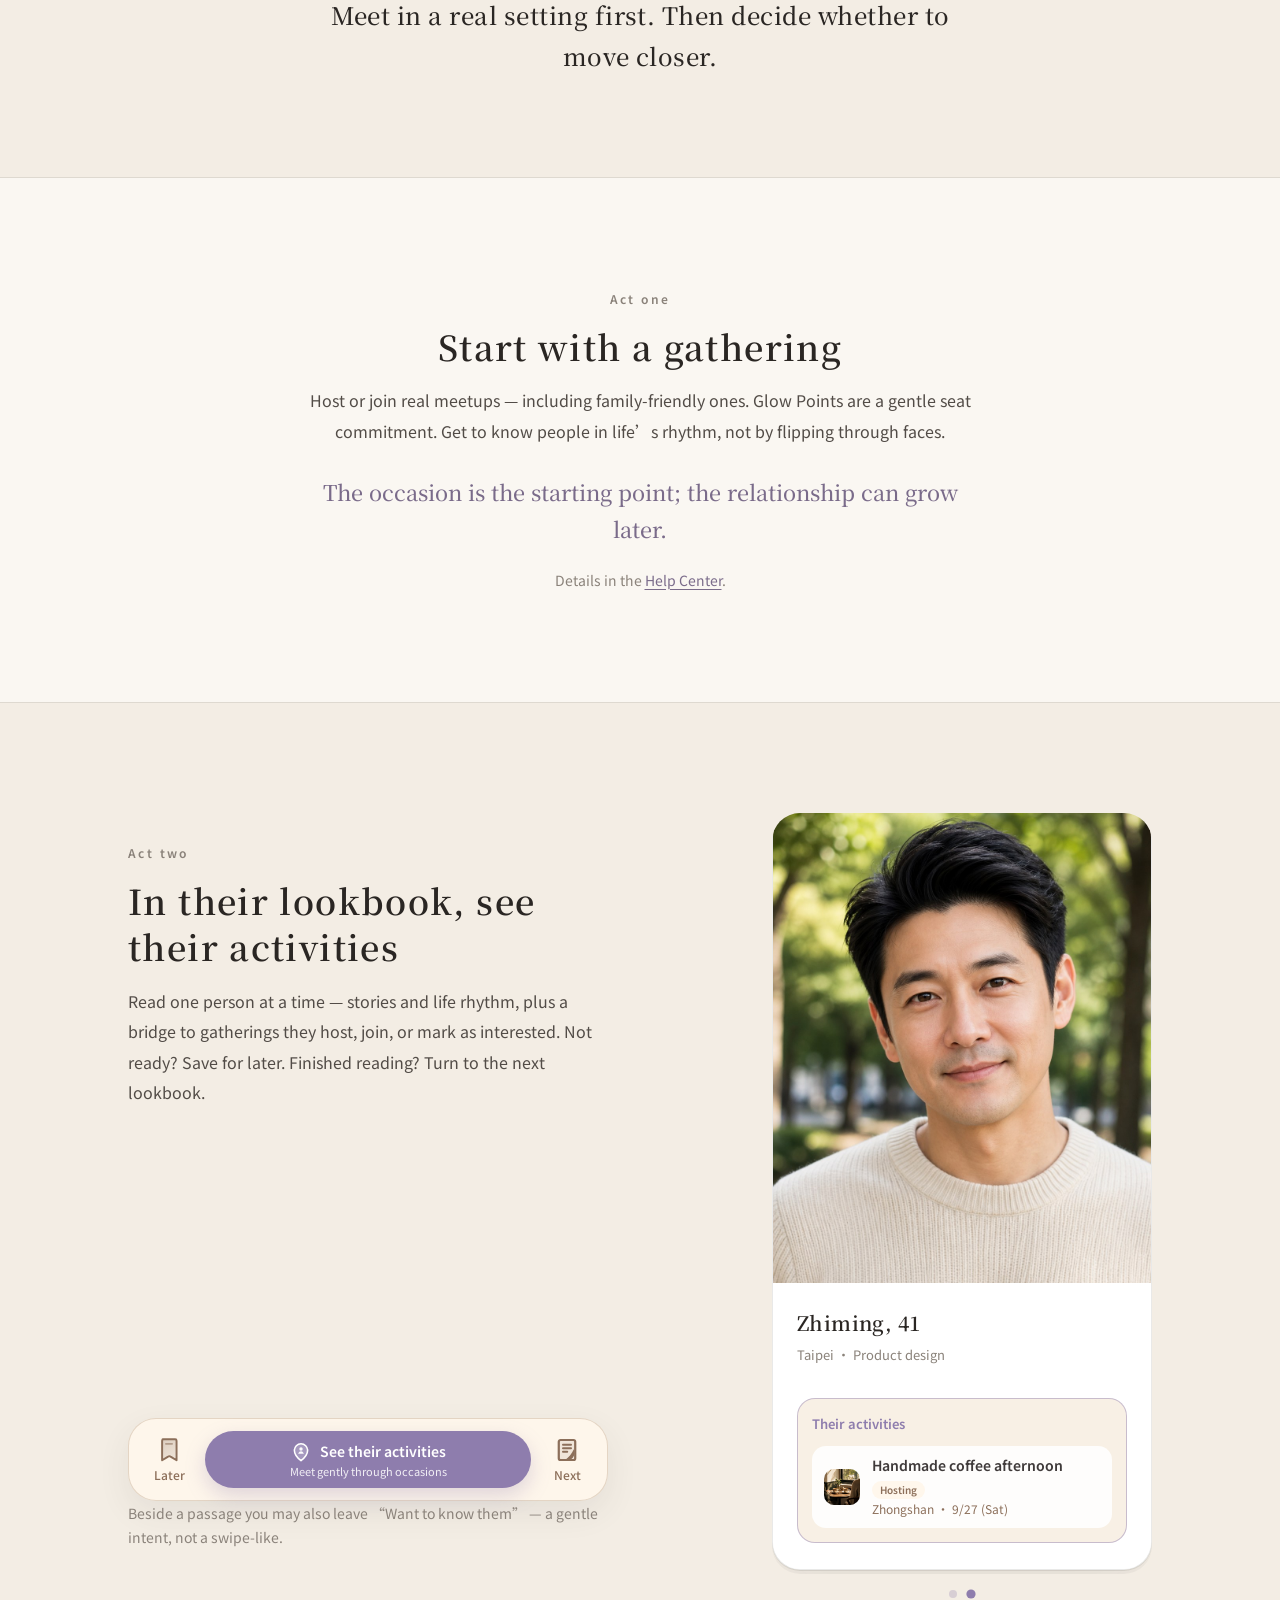
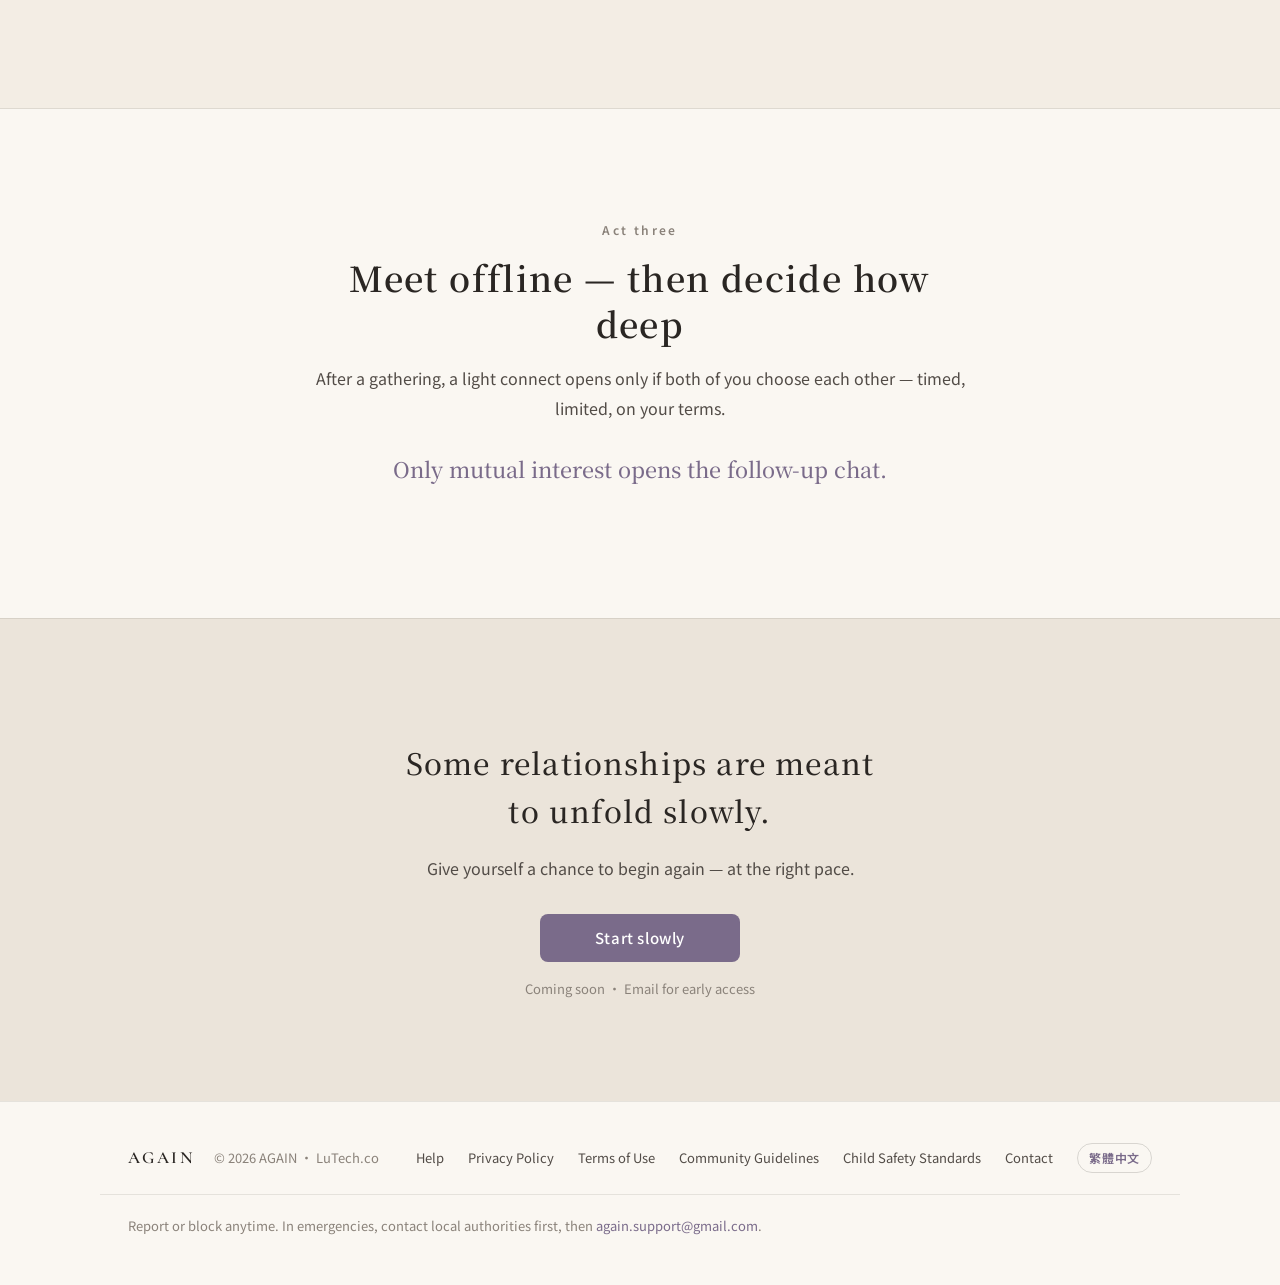
==== commit 12c3060d: "docs: 幕二文案對齊照片上段、三鍵對齊下段 Co-authored-by: Cursor <cursoragent@cursor.com>" ====
--- a/en/index.html
+++ b/en/index.html
@@ -12,7 +12,7 @@
   <link rel="preconnect" href="https://fonts.googleapis.com" />
   <link rel="preconnect" href="https://fonts.gstatic.com" crossorigin />
   <link href="https://fonts.googleapis.com/css2?family=Cormorant+Garamond:wght@500;600;700&family=Noto+Sans+TC:wght@400;500;600&family=Noto+Serif+TC:wght@500;600&display=swap" rel="stylesheet" />
-  <link rel="stylesheet" href="../styles.css?v=20260910g" />
+  <link rel="stylesheet" href="../styles.css?v=20260910h" />
 </head>
 <body class="landing">
 
@@ -90,73 +90,77 @@
     <section class="act act--alt">
       <div class="wrap act__grid reveal">
         <div class="act__copy">
-          <p class="eyebrow">Act two</p>
-          <h2 class="act__title">In their lookbook, see their activities</h2>
-          <p class="act__lead">Read one person at a time — stories and life rhythm, plus a bridge to gatherings they host, join, or mark as interested. Not ready? Save for later. Finished reading? Turn to the next lookbook.</p>
-          <div class="discover-dock" role="group" aria-label="Discover decision bar preview">
-            <div class="discover-dock__side">
-              <svg class="discover-dock__icon" viewBox="0 0 18 24" aria-hidden="true" focusable="false">
-                <defs>
-                  <linearGradient id="bmFillEn" x1="3" y1="2" x2="15" y2="22" gradientUnits="userSpaceOnUse">
-                    <stop offset="0" stop-color="#8C6F5A" stop-opacity="0.3" />
-                    <stop offset="1" stop-color="#8C6F5A" stop-opacity="0.12" />
-                  </linearGradient>
-                </defs>
-                <path
-                  d="M3.4 2.4h11.2c.7 0 1.2.5 1.2 1.2v17.6l-5.4-3.3a2 2 0 0 0-2.2 0l-5.4 3.3V3.6c0-.7.5-1.2 1.2-1.2z"
-                  fill="url(#bmFillEn)"
-                  stroke="#8C6F5A"
-                  stroke-width="1.75"
-                  stroke-linejoin="round"
-                />
-                <path d="M6.2 6.4h5.6" stroke="#8C6F5A" stroke-width="1.6" stroke-linecap="round" opacity="0.55" />
-              </svg>
-              <span class="discover-dock__side-label">Later</span>
-            </div>
-            <div class="discover-dock__main">
-              <div class="discover-dock__main-inner">
-                <svg class="discover-dock__icon discover-dock__icon--main" viewBox="0 0 24 24" aria-hidden="true" focusable="false">
+          <div class="act__copy-top">
+            <p class="eyebrow">Act two</p>
+            <h2 class="act__title">In their lookbook, see their activities</h2>
+            <p class="act__lead">Read one person at a time — stories and life rhythm, plus a bridge to gatherings they host, join, or mark as interested. Not ready? Save for later. Finished reading? Turn to the next lookbook.</p>
+          </div>
+          <div class="act__copy-bottom">
+            <div class="discover-dock" role="group" aria-label="Discover decision bar preview">
+              <div class="discover-dock__side">
+                <svg class="discover-dock__icon" viewBox="0 0 18 24" aria-hidden="true" focusable="false">
+                  <defs>
+                    <linearGradient id="bmFillEn" x1="3" y1="2" x2="15" y2="22" gradientUnits="userSpaceOnUse">
+                      <stop offset="0" stop-color="#8C6F5A" stop-opacity="0.3" />
+                      <stop offset="1" stop-color="#8C6F5A" stop-opacity="0.12" />
+                    </linearGradient>
+                  </defs>
                   <path
-                    d="M12 21.5s-7.2-5.8-7.2-11.2a7.2 7.2 0 1 1 14.4 0c0 5.4-7.2 11.2-7.2 11.2z"
-                    fill="#FFFFFF"
-                    fill-opacity="0.22"
-                    stroke="#FFFFFF"
-                    stroke-width="1.7"
+                    d="M3.4 2.4h11.2c.7 0 1.2.5 1.2 1.2v17.6l-5.4-3.3a2 2 0 0 0-2.2 0l-5.4 3.3V3.6c0-.7.5-1.2 1.2-1.2z"
+                    fill="url(#bmFillEn)"
+                    stroke="#8C6F5A"
+                    stroke-width="1.75"
                     stroke-linejoin="round"
                   />
-                  <circle cx="12" cy="8.8" r="1.85" fill="#FFFFFF" fill-opacity="0.95" />
+                  <path d="M6.2 6.4h5.6" stroke="#8C6F5A" stroke-width="1.6" stroke-linecap="round" opacity="0.55" />
+                </svg>
+                <span class="discover-dock__side-label">Later</span>
+              </div>
+              <div class="discover-dock__main">
+                <div class="discover-dock__main-inner">
+                  <svg class="discover-dock__icon discover-dock__icon--main" viewBox="0 0 24 24" aria-hidden="true" focusable="false">
+                    <path
+                      d="M12 21.5s-7.2-5.8-7.2-11.2a7.2 7.2 0 1 1 14.4 0c0 5.4-7.2 11.2-7.2 11.2z"
+                      fill="#FFFFFF"
+                      fill-opacity="0.22"
+                      stroke="#FFFFFF"
+                      stroke-width="1.7"
+                      stroke-linejoin="round"
+                    />
+                    <circle cx="12" cy="8.8" r="1.85" fill="#FFFFFF" fill-opacity="0.95" />
+                    <path
+                      d="M8.9 14c.7-1.85 1.9-2.75 3.1-2.75s2.4.9 3.1 2.75"
+                      fill="#FFFFFF"
+                      fill-opacity="0.95"
+                    />
+                  </svg>
+                  <span class="discover-dock__main-label">See their activities</span>
+                </div>
+                <span class="discover-dock__sub">Meet gently through occasions</span>
+              </div>
+              <div class="discover-dock__side">
+                <svg class="discover-dock__icon" viewBox="0 0 18 24" aria-hidden="true" focusable="false">
                   <path
-                    d="M8.9 14c.7-1.85 1.9-2.75 3.1-2.75s2.4.9 3.1 2.75"
-                    fill="#FFFFFF"
-                    fill-opacity="0.95"
+                    d="M3.2 3h11.6A1.6 1.6 0 0 1 16.4 4.6v14.8a1.6 1.6 0 0 1-1.6 1.6H3.2A1.6 1.6 0 0 1 1.6 19.4V4.6A1.6 1.6 0 0 1 3.2 3z"
+                    fill="#8C6F5A"
+                    fill-opacity="0.12"
+                    stroke="#8C6F5A"
+                    stroke-width="2"
+                    stroke-linejoin="round"
+                  />
+                  <path d="M5.4 7.2h7.2" stroke="#8C6F5A" stroke-width="1.8" stroke-linecap="round" />
+                  <path d="M5.4 10.4h7.2" stroke="#8C6F5A" stroke-width="1.8" stroke-linecap="round" />
+                  <path d="M5.4 13.6h3.8" stroke="#8C6F5A" stroke-width="1.8" stroke-linecap="round" />
+                  <path
+                    d="M7.6 20.8C10.4 18.8 13.2 15.6 15.2 11.4C16.2 13.8 16 16.8 14.2 19C12.4 21.2 9.8 21.8 7.6 20.8Z"
+                    fill="#8C6F5A"
                   />
                 </svg>
-                <span class="discover-dock__main-label">See their activities</span>
-              </div>
-              <span class="discover-dock__sub">Meet gently through occasions</span>
+                <span class="discover-dock__side-label">Next</span>
+              </div>
             </div>
-            <div class="discover-dock__side">
-              <svg class="discover-dock__icon" viewBox="0 0 18 24" aria-hidden="true" focusable="false">
-                <path
-                  d="M3.2 3h11.6A1.6 1.6 0 0 1 16.4 4.6v14.8a1.6 1.6 0 0 1-1.6 1.6H3.2A1.6 1.6 0 0 1 1.6 19.4V4.6A1.6 1.6 0 0 1 3.2 3z"
-                  fill="#8C6F5A"
-                  fill-opacity="0.12"
-                  stroke="#8C6F5A"
-                  stroke-width="2"
-                  stroke-linejoin="round"
-                />
-                <path d="M5.4 7.2h7.2" stroke="#8C6F5A" stroke-width="1.8" stroke-linecap="round" />
-                <path d="M5.4 10.4h7.2" stroke="#8C6F5A" stroke-width="1.8" stroke-linecap="round" />
-                <path d="M5.4 13.6h3.8" stroke="#8C6F5A" stroke-width="1.8" stroke-linecap="round" />
-                <path
-                  d="M7.6 20.8C10.4 18.8 13.2 15.6 15.2 11.4C16.2 13.8 16 16.8 14.2 19C12.4 21.2 9.8 21.8 7.6 20.8Z"
-                  fill="#8C6F5A"
-                />
-              </svg>
-              <span class="discover-dock__side-label">Next</span>
-            </div>
-          </div>
-          <p class="act__aside act__aside--under-dock">Beside a passage you may also leave “Want to know them” — a gentle intent, not a swipe-like.</p>
+            <p class="act__aside act__aside--under-dock">Beside a passage you may also leave “Want to know them” — a gentle intent, not a swipe-like.</p>
+          </div>
         </div>
         <aside class="lookbook-preview" data-lookbook-carousel aria-label="Lookbook preview">
           <div class="lookbook-preview__stage">
--- a/styles.css
+++ b/styles.css
@@ -689,11 +689,22 @@
     max-width: 520px;
     margin: 0 auto;
     text-align: center;
+    min-height: 0;
+    padding-top: 0;
+    padding-bottom: 0;
+    justify-content: flex-start;
+    gap: 36px;
+  }
+
+  .act__copy-bottom {
+    margin-top: 0;
+    padding-top: 0;
   }
 
   .act__copy .discover-dock {
     margin-left: auto;
     margin-right: auto;
+    max-width: 100%;
   }
 
   .act__aside--under-dock {
@@ -732,15 +743,9 @@
     font-size: 10px;
   }
 
-  .want-to-know {
-    right: 14px;
-    bottom: -12px;
-    font-size: 12px;
-    padding: 7px 12px 7px 10px;
-  }
-
   .act__copy .discover-dock {
-    max-width: 22.5rem;
+    max-width: 100%;
+    margin-top: 36px;
   }
 
   .his-activities__name {
@@ -912,18 +917,35 @@
   display: grid;
   grid-template-columns: 1fr 1fr;
   gap: 48px 64px;
-  align-items: center;
+  align-items: stretch;
 }
 
 .act__copy {
   max-width: 34rem;
-  align-self: center;
+  align-self: stretch;
+  display: flex;
+  flex-direction: column;
+  justify-content: space-between;
+  /* 對齊右側照片卡高度：文案落在上段、三鍵落在下段 */
+  min-height: 100%;
+  padding-top: 6%;
+  padding-bottom: 10%;
+  box-sizing: border-box;
+}
+
+.act__copy-top {
+  max-width: 34rem;
+}
+
+.act__copy-bottom {
+  margin-top: auto;
+  padding-top: 48px;
 }
 
 .act__copy .discover-dock {
   width: 100%;
   max-width: 100%;
-  margin: 44px 0 0;
+  margin: 0;
 }
 
 .act__aside--under-dock {
@@ -1143,13 +1165,6 @@
   color: #8E7DAD;
 }
 
-.his-activities__see-all {
-  font-size: 13px;
-  font-weight: 600;
-  color: #8E7DAD;
-  line-height: 1.2;
-}
-
 .his-activities__list {
   list-style: none;
   margin: 0;
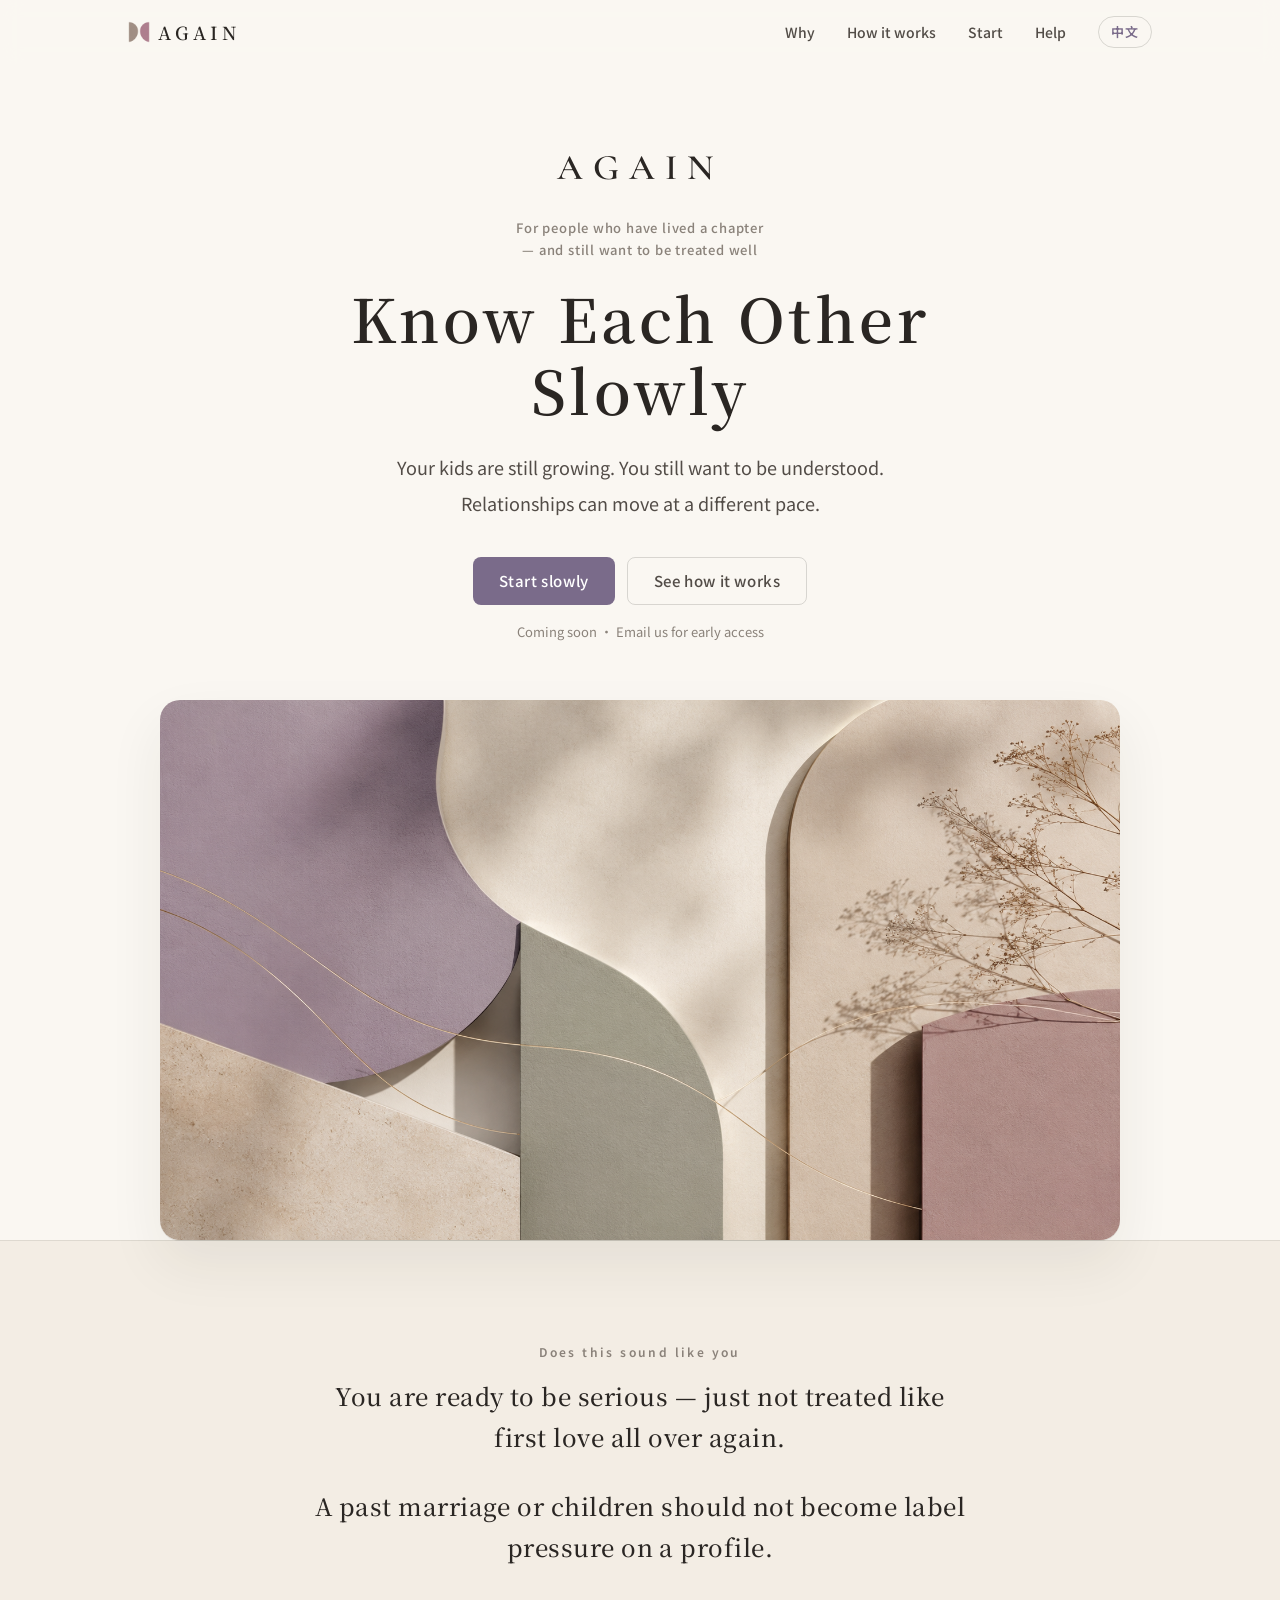
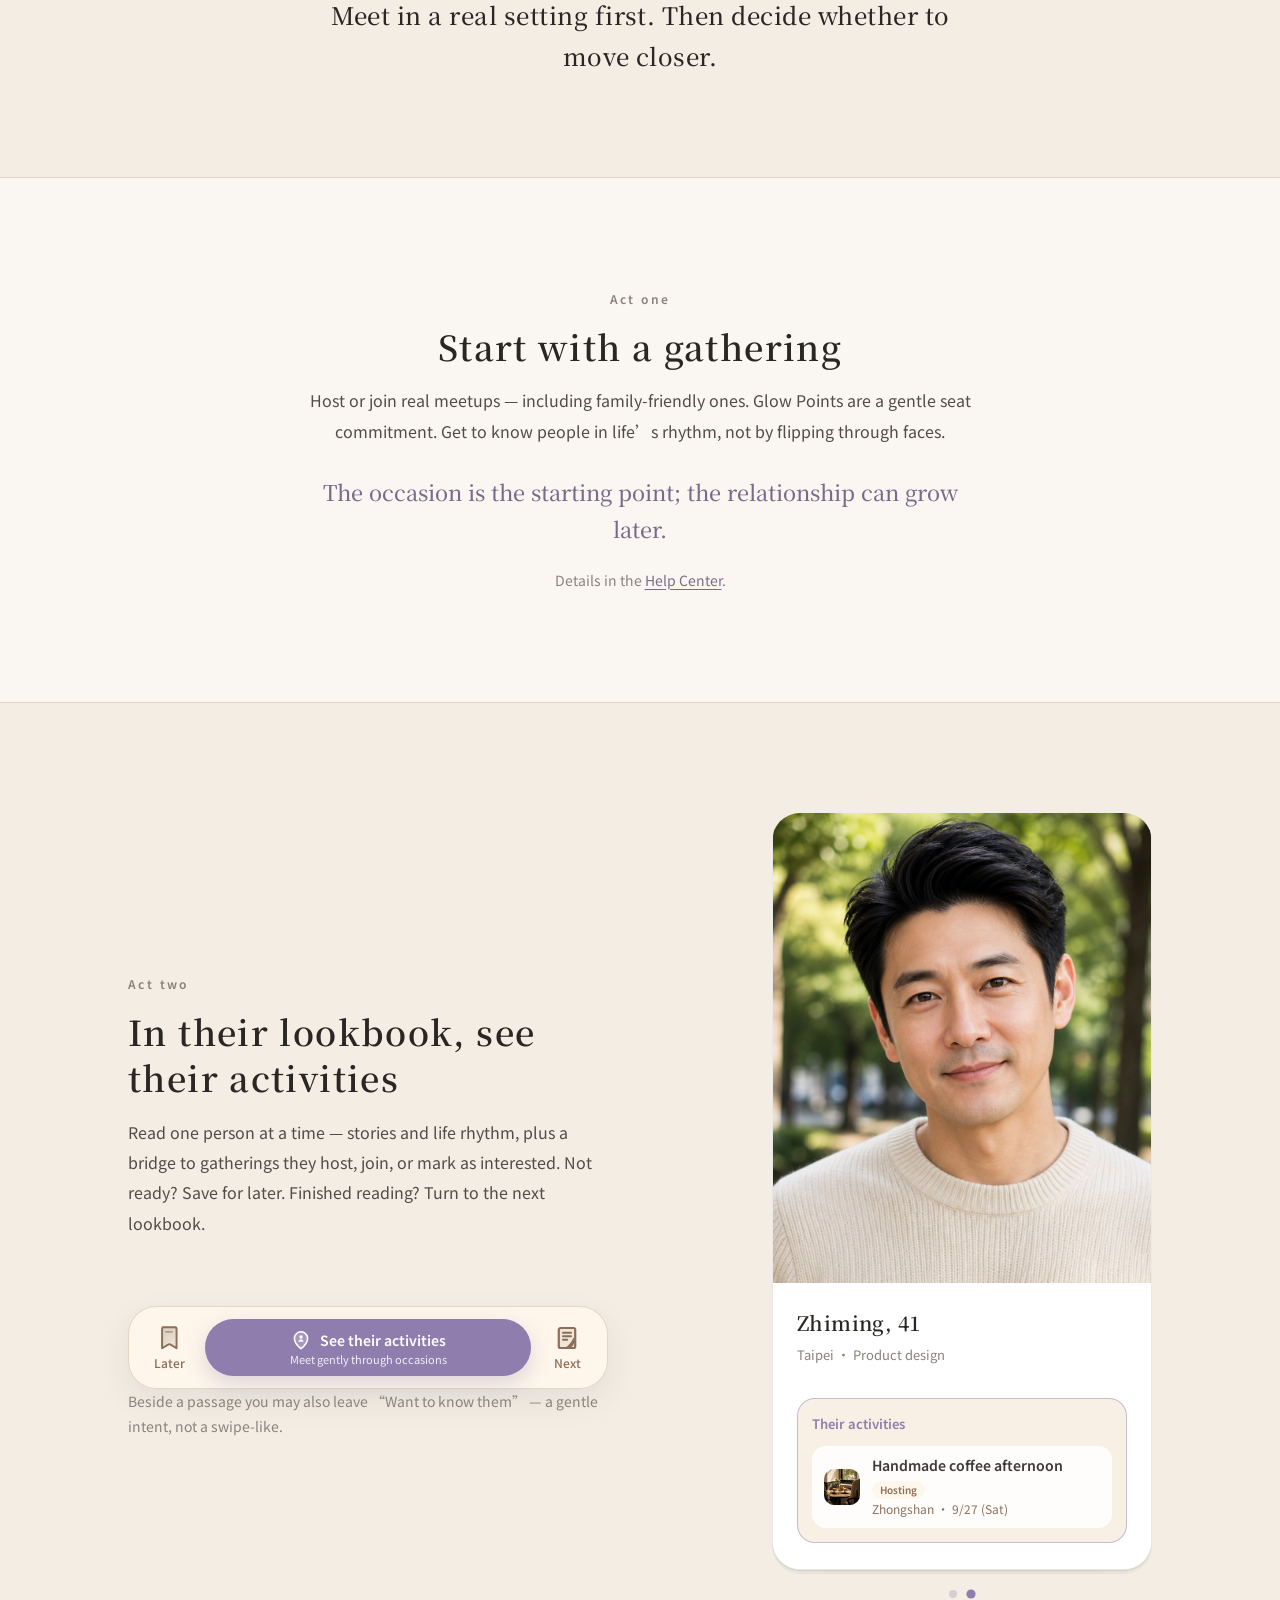
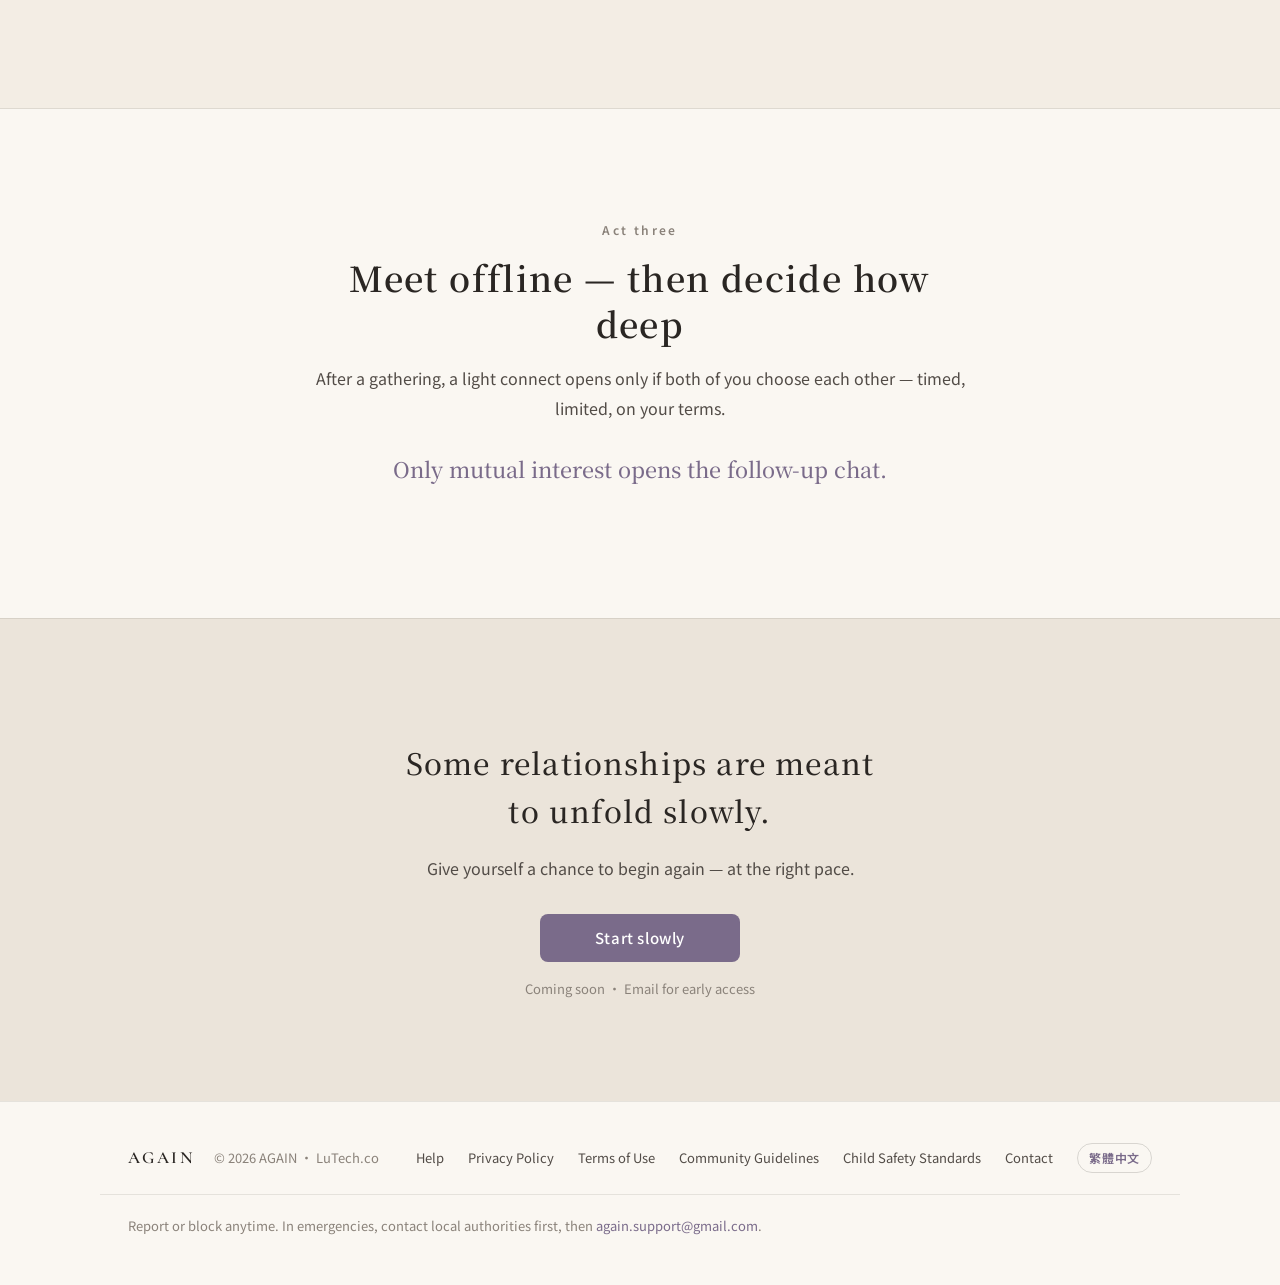
==== commit cfb81955: "docs: 還原幕二置中配置，文案與三鍵間距再拉開 Co-authored-by: Cursor <cursoragent@cursor.com>" ====
--- a/en/index.html
+++ b/en/index.html
@@ -12,7 +12,7 @@
   <link rel="preconnect" href="https://fonts.googleapis.com" />
   <link rel="preconnect" href="https://fonts.gstatic.com" crossorigin />
   <link href="https://fonts.googleapis.com/css2?family=Cormorant+Garamond:wght@500;600;700&family=Noto+Sans+TC:wght@400;500;600&family=Noto+Serif+TC:wght@500;600&display=swap" rel="stylesheet" />
-  <link rel="stylesheet" href="../styles.css?v=20260910h" />
+  <link rel="stylesheet" href="../styles.css?v=20260910i" />
 </head>
 <body class="landing">
 
@@ -90,77 +90,73 @@
     <section class="act act--alt">
       <div class="wrap act__grid reveal">
         <div class="act__copy">
-          <div class="act__copy-top">
-            <p class="eyebrow">Act two</p>
-            <h2 class="act__title">In their lookbook, see their activities</h2>
-            <p class="act__lead">Read one person at a time — stories and life rhythm, plus a bridge to gatherings they host, join, or mark as interested. Not ready? Save for later. Finished reading? Turn to the next lookbook.</p>
-          </div>
-          <div class="act__copy-bottom">
-            <div class="discover-dock" role="group" aria-label="Discover decision bar preview">
-              <div class="discover-dock__side">
-                <svg class="discover-dock__icon" viewBox="0 0 18 24" aria-hidden="true" focusable="false">
-                  <defs>
-                    <linearGradient id="bmFillEn" x1="3" y1="2" x2="15" y2="22" gradientUnits="userSpaceOnUse">
-                      <stop offset="0" stop-color="#8C6F5A" stop-opacity="0.3" />
-                      <stop offset="1" stop-color="#8C6F5A" stop-opacity="0.12" />
-                    </linearGradient>
-                  </defs>
+          <p class="eyebrow">Act two</p>
+          <h2 class="act__title">In their lookbook, see their activities</h2>
+          <p class="act__lead">Read one person at a time — stories and life rhythm, plus a bridge to gatherings they host, join, or mark as interested. Not ready? Save for later. Finished reading? Turn to the next lookbook.</p>
+          <div class="discover-dock" role="group" aria-label="Discover decision bar preview">
+            <div class="discover-dock__side">
+              <svg class="discover-dock__icon" viewBox="0 0 18 24" aria-hidden="true" focusable="false">
+                <defs>
+                  <linearGradient id="bmFillEn" x1="3" y1="2" x2="15" y2="22" gradientUnits="userSpaceOnUse">
+                    <stop offset="0" stop-color="#8C6F5A" stop-opacity="0.3" />
+                    <stop offset="1" stop-color="#8C6F5A" stop-opacity="0.12" />
+                  </linearGradient>
+                </defs>
+                <path
+                  d="M3.4 2.4h11.2c.7 0 1.2.5 1.2 1.2v17.6l-5.4-3.3a2 2 0 0 0-2.2 0l-5.4 3.3V3.6c0-.7.5-1.2 1.2-1.2z"
+                  fill="url(#bmFillEn)"
+                  stroke="#8C6F5A"
+                  stroke-width="1.75"
+                  stroke-linejoin="round"
+                />
+                <path d="M6.2 6.4h5.6" stroke="#8C6F5A" stroke-width="1.6" stroke-linecap="round" opacity="0.55" />
+              </svg>
+              <span class="discover-dock__side-label">Later</span>
+            </div>
+            <div class="discover-dock__main">
+              <div class="discover-dock__main-inner">
+                <svg class="discover-dock__icon discover-dock__icon--main" viewBox="0 0 24 24" aria-hidden="true" focusable="false">
                   <path
-                    d="M3.4 2.4h11.2c.7 0 1.2.5 1.2 1.2v17.6l-5.4-3.3a2 2 0 0 0-2.2 0l-5.4 3.3V3.6c0-.7.5-1.2 1.2-1.2z"
-                    fill="url(#bmFillEn)"
-                    stroke="#8C6F5A"
-                    stroke-width="1.75"
+                    d="M12 21.5s-7.2-5.8-7.2-11.2a7.2 7.2 0 1 1 14.4 0c0 5.4-7.2 11.2-7.2 11.2z"
+                    fill="#FFFFFF"
+                    fill-opacity="0.22"
+                    stroke="#FFFFFF"
+                    stroke-width="1.7"
                     stroke-linejoin="round"
                   />
-                  <path d="M6.2 6.4h5.6" stroke="#8C6F5A" stroke-width="1.6" stroke-linecap="round" opacity="0.55" />
-                </svg>
-                <span class="discover-dock__side-label">Later</span>
-              </div>
-              <div class="discover-dock__main">
-                <div class="discover-dock__main-inner">
-                  <svg class="discover-dock__icon discover-dock__icon--main" viewBox="0 0 24 24" aria-hidden="true" focusable="false">
-                    <path
-                      d="M12 21.5s-7.2-5.8-7.2-11.2a7.2 7.2 0 1 1 14.4 0c0 5.4-7.2 11.2-7.2 11.2z"
-                      fill="#FFFFFF"
-                      fill-opacity="0.22"
-                      stroke="#FFFFFF"
-                      stroke-width="1.7"
-                      stroke-linejoin="round"
-                    />
-                    <circle cx="12" cy="8.8" r="1.85" fill="#FFFFFF" fill-opacity="0.95" />
-                    <path
-                      d="M8.9 14c.7-1.85 1.9-2.75 3.1-2.75s2.4.9 3.1 2.75"
-                      fill="#FFFFFF"
-                      fill-opacity="0.95"
-                    />
-                  </svg>
-                  <span class="discover-dock__main-label">See their activities</span>
-                </div>
-                <span class="discover-dock__sub">Meet gently through occasions</span>
-              </div>
-              <div class="discover-dock__side">
-                <svg class="discover-dock__icon" viewBox="0 0 18 24" aria-hidden="true" focusable="false">
+                  <circle cx="12" cy="8.8" r="1.85" fill="#FFFFFF" fill-opacity="0.95" />
                   <path
-                    d="M3.2 3h11.6A1.6 1.6 0 0 1 16.4 4.6v14.8a1.6 1.6 0 0 1-1.6 1.6H3.2A1.6 1.6 0 0 1 1.6 19.4V4.6A1.6 1.6 0 0 1 3.2 3z"
-                    fill="#8C6F5A"
-                    fill-opacity="0.12"
-                    stroke="#8C6F5A"
-                    stroke-width="2"
-                    stroke-linejoin="round"
-                  />
-                  <path d="M5.4 7.2h7.2" stroke="#8C6F5A" stroke-width="1.8" stroke-linecap="round" />
-                  <path d="M5.4 10.4h7.2" stroke="#8C6F5A" stroke-width="1.8" stroke-linecap="round" />
-                  <path d="M5.4 13.6h3.8" stroke="#8C6F5A" stroke-width="1.8" stroke-linecap="round" />
-                  <path
-                    d="M7.6 20.8C10.4 18.8 13.2 15.6 15.2 11.4C16.2 13.8 16 16.8 14.2 19C12.4 21.2 9.8 21.8 7.6 20.8Z"
-                    fill="#8C6F5A"
+                    d="M8.9 14c.7-1.85 1.9-2.75 3.1-2.75s2.4.9 3.1 2.75"
+                    fill="#FFFFFF"
+                    fill-opacity="0.95"
                   />
                 </svg>
-                <span class="discover-dock__side-label">Next</span>
-              </div>
-            </div>
-            <p class="act__aside act__aside--under-dock">Beside a passage you may also leave “Want to know them” — a gentle intent, not a swipe-like.</p>
-          </div>
+                <span class="discover-dock__main-label">See their activities</span>
+              </div>
+              <span class="discover-dock__sub">Meet gently through occasions</span>
+            </div>
+            <div class="discover-dock__side">
+              <svg class="discover-dock__icon" viewBox="0 0 18 24" aria-hidden="true" focusable="false">
+                <path
+                  d="M3.2 3h11.6A1.6 1.6 0 0 1 16.4 4.6v14.8a1.6 1.6 0 0 1-1.6 1.6H3.2A1.6 1.6 0 0 1 1.6 19.4V4.6A1.6 1.6 0 0 1 3.2 3z"
+                  fill="#8C6F5A"
+                  fill-opacity="0.12"
+                  stroke="#8C6F5A"
+                  stroke-width="2"
+                  stroke-linejoin="round"
+                />
+                <path d="M5.4 7.2h7.2" stroke="#8C6F5A" stroke-width="1.8" stroke-linecap="round" />
+                <path d="M5.4 10.4h7.2" stroke="#8C6F5A" stroke-width="1.8" stroke-linecap="round" />
+                <path d="M5.4 13.6h3.8" stroke="#8C6F5A" stroke-width="1.8" stroke-linecap="round" />
+                <path
+                  d="M7.6 20.8C10.4 18.8 13.2 15.6 15.2 11.4C16.2 13.8 16 16.8 14.2 19C12.4 21.2 9.8 21.8 7.6 20.8Z"
+                  fill="#8C6F5A"
+                />
+              </svg>
+              <span class="discover-dock__side-label">Next</span>
+            </div>
+          </div>
+          <p class="act__aside act__aside--under-dock">Beside a passage you may also leave “Want to know them” — a gentle intent, not a swipe-like.</p>
         </div>
         <aside class="lookbook-preview" data-lookbook-carousel aria-label="Lookbook preview">
           <div class="lookbook-preview__stage">
--- a/styles.css
+++ b/styles.css
@@ -689,21 +689,12 @@
     max-width: 520px;
     margin: 0 auto;
     text-align: center;
-    min-height: 0;
-    padding-top: 0;
-    padding-bottom: 0;
-    justify-content: flex-start;
-    gap: 36px;
-  }
-
-  .act__copy-bottom {
-    margin-top: 0;
-    padding-top: 0;
   }
 
   .act__copy .discover-dock {
     margin-left: auto;
     margin-right: auto;
+    margin-top: 40px;
     max-width: 100%;
   }
 
@@ -745,7 +736,6 @@
 
   .act__copy .discover-dock {
     max-width: 100%;
-    margin-top: 36px;
   }
 
   .his-activities__name {
@@ -917,35 +907,19 @@
   display: grid;
   grid-template-columns: 1fr 1fr;
   gap: 48px 64px;
-  align-items: stretch;
+  align-items: center;
 }
 
 .act__copy {
   max-width: 34rem;
-  align-self: stretch;
-  display: flex;
-  flex-direction: column;
-  justify-content: space-between;
-  /* 對齊右側照片卡高度：文案落在上段、三鍵落在下段 */
-  min-height: 100%;
-  padding-top: 6%;
-  padding-bottom: 10%;
-  box-sizing: border-box;
-}
-
-.act__copy-top {
-  max-width: 34rem;
-}
-
-.act__copy-bottom {
-  margin-top: auto;
-  padding-top: 48px;
+  align-self: center;
 }
 
 .act__copy .discover-dock {
   width: 100%;
   max-width: 100%;
-  margin: 0;
+  /* 比上一版再拉開：文案略上、三鍵略下 */
+  margin: 68px 0 0;
 }
 
 .act__aside--under-dock {
